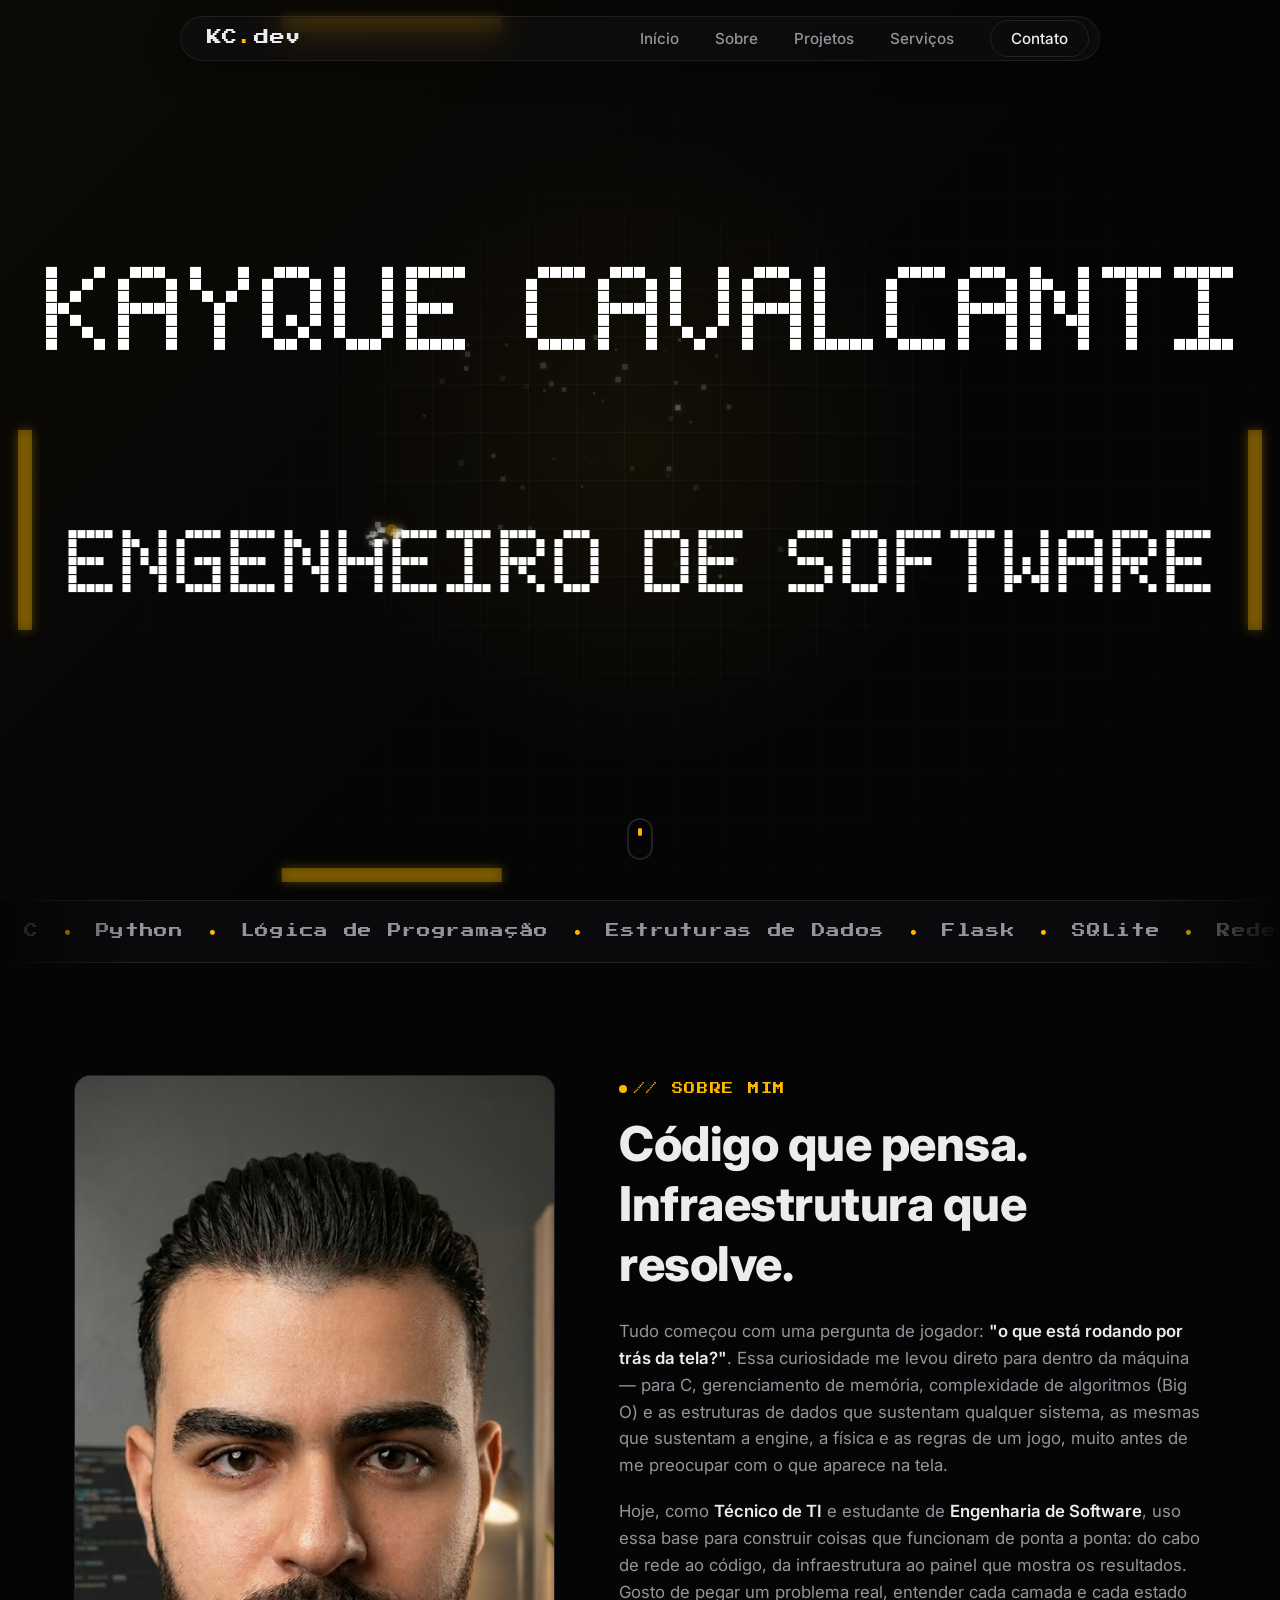
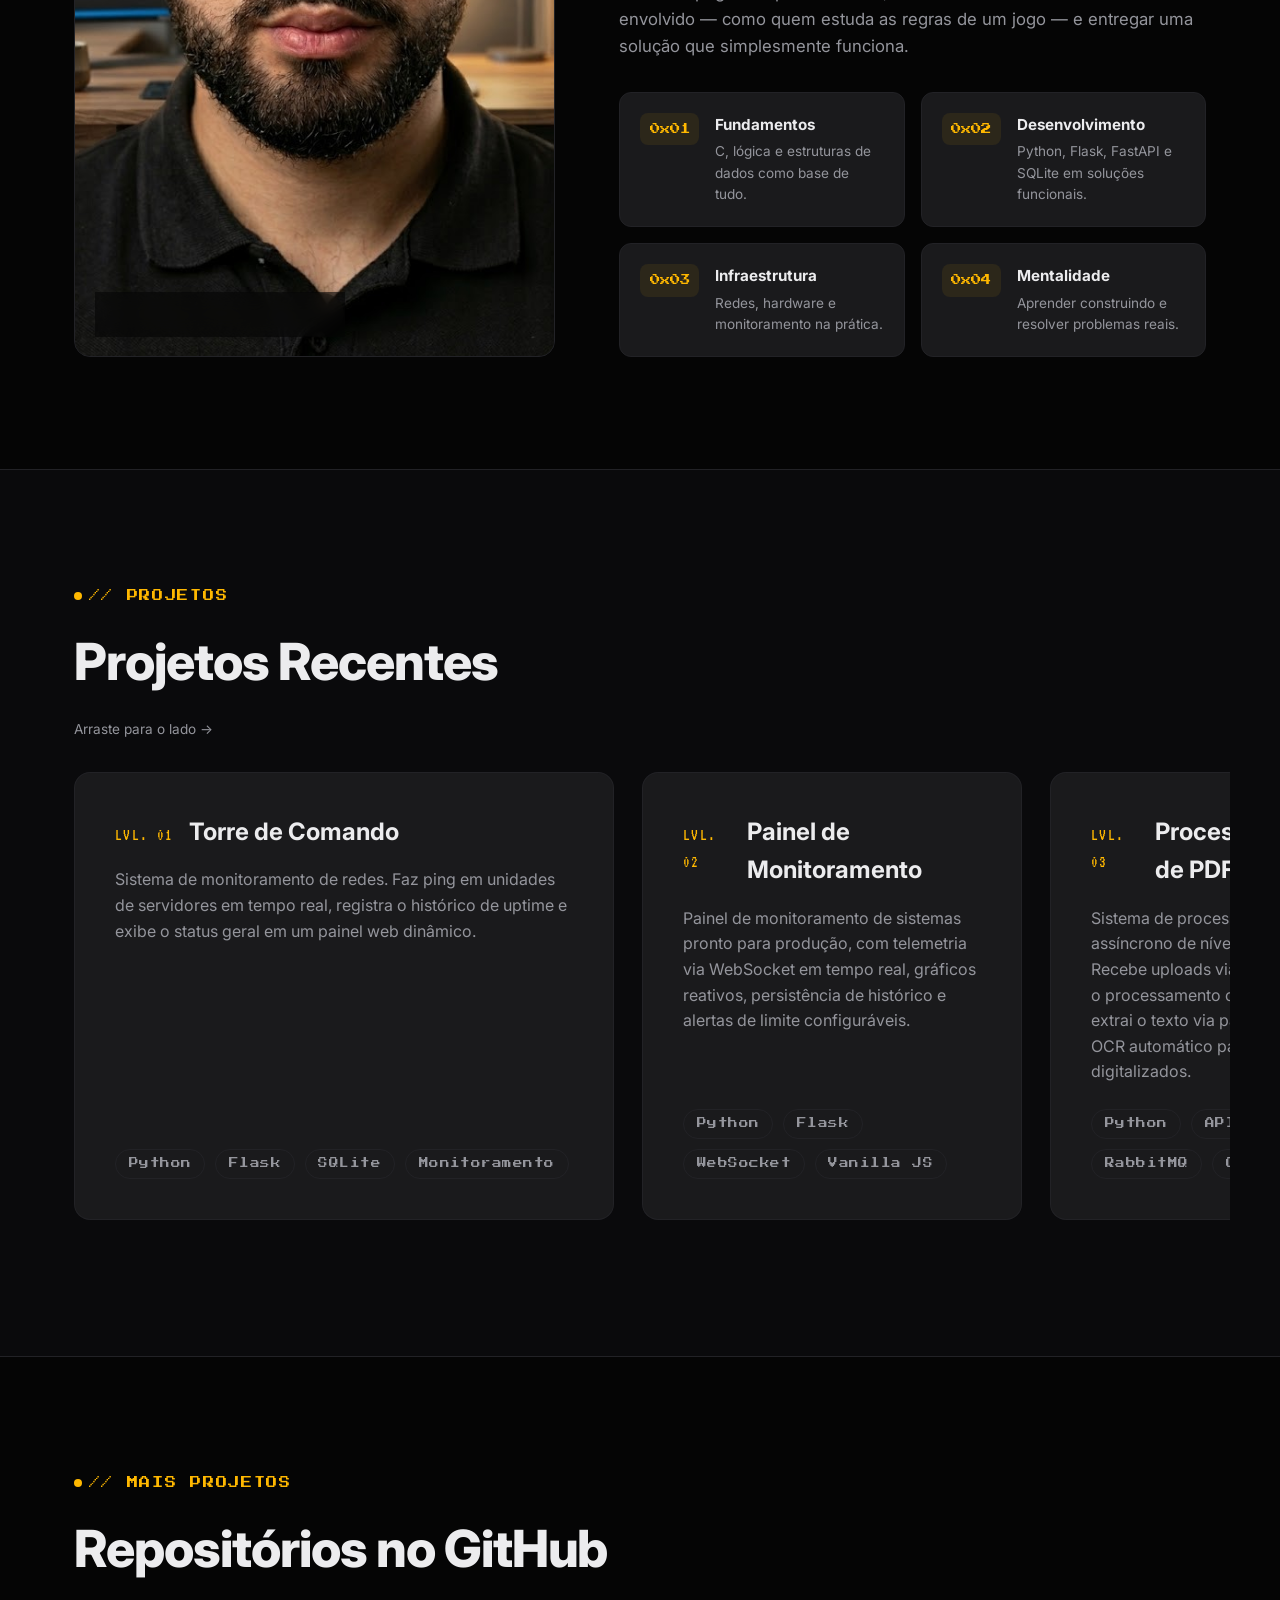
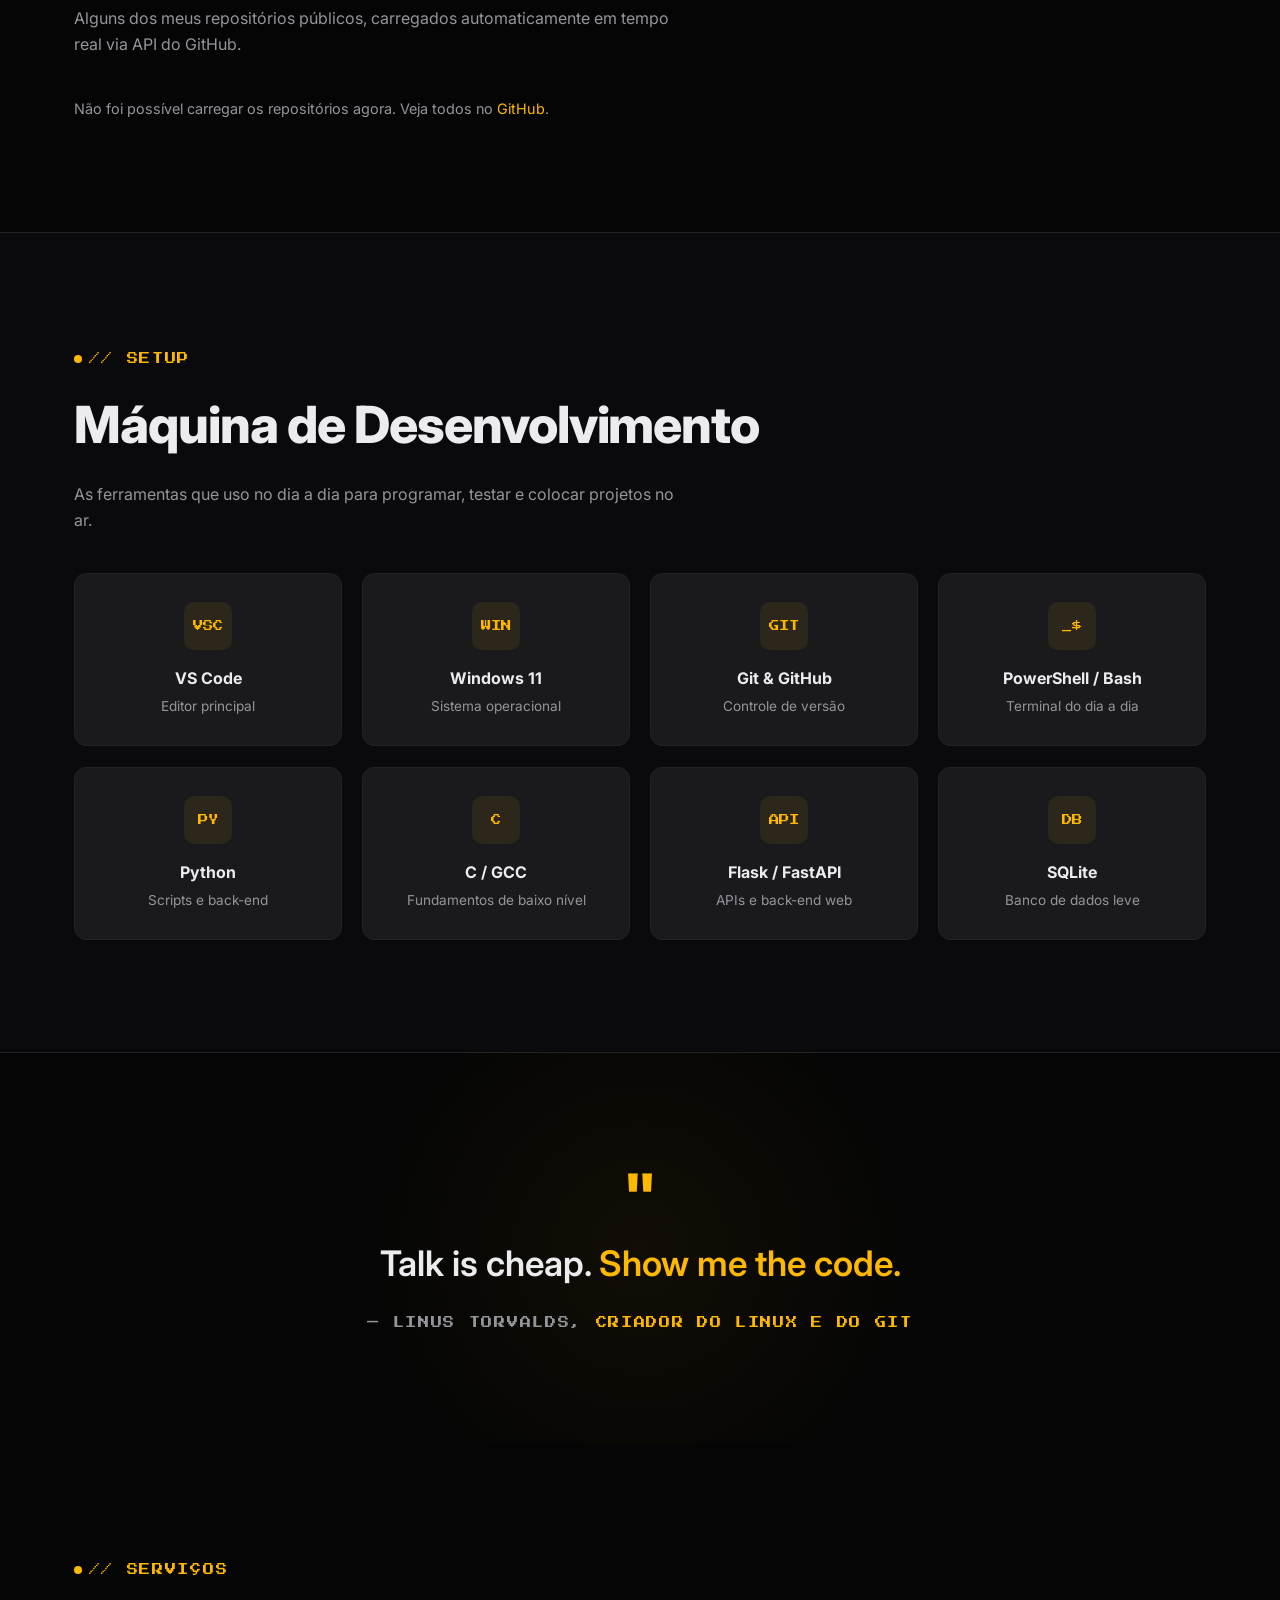
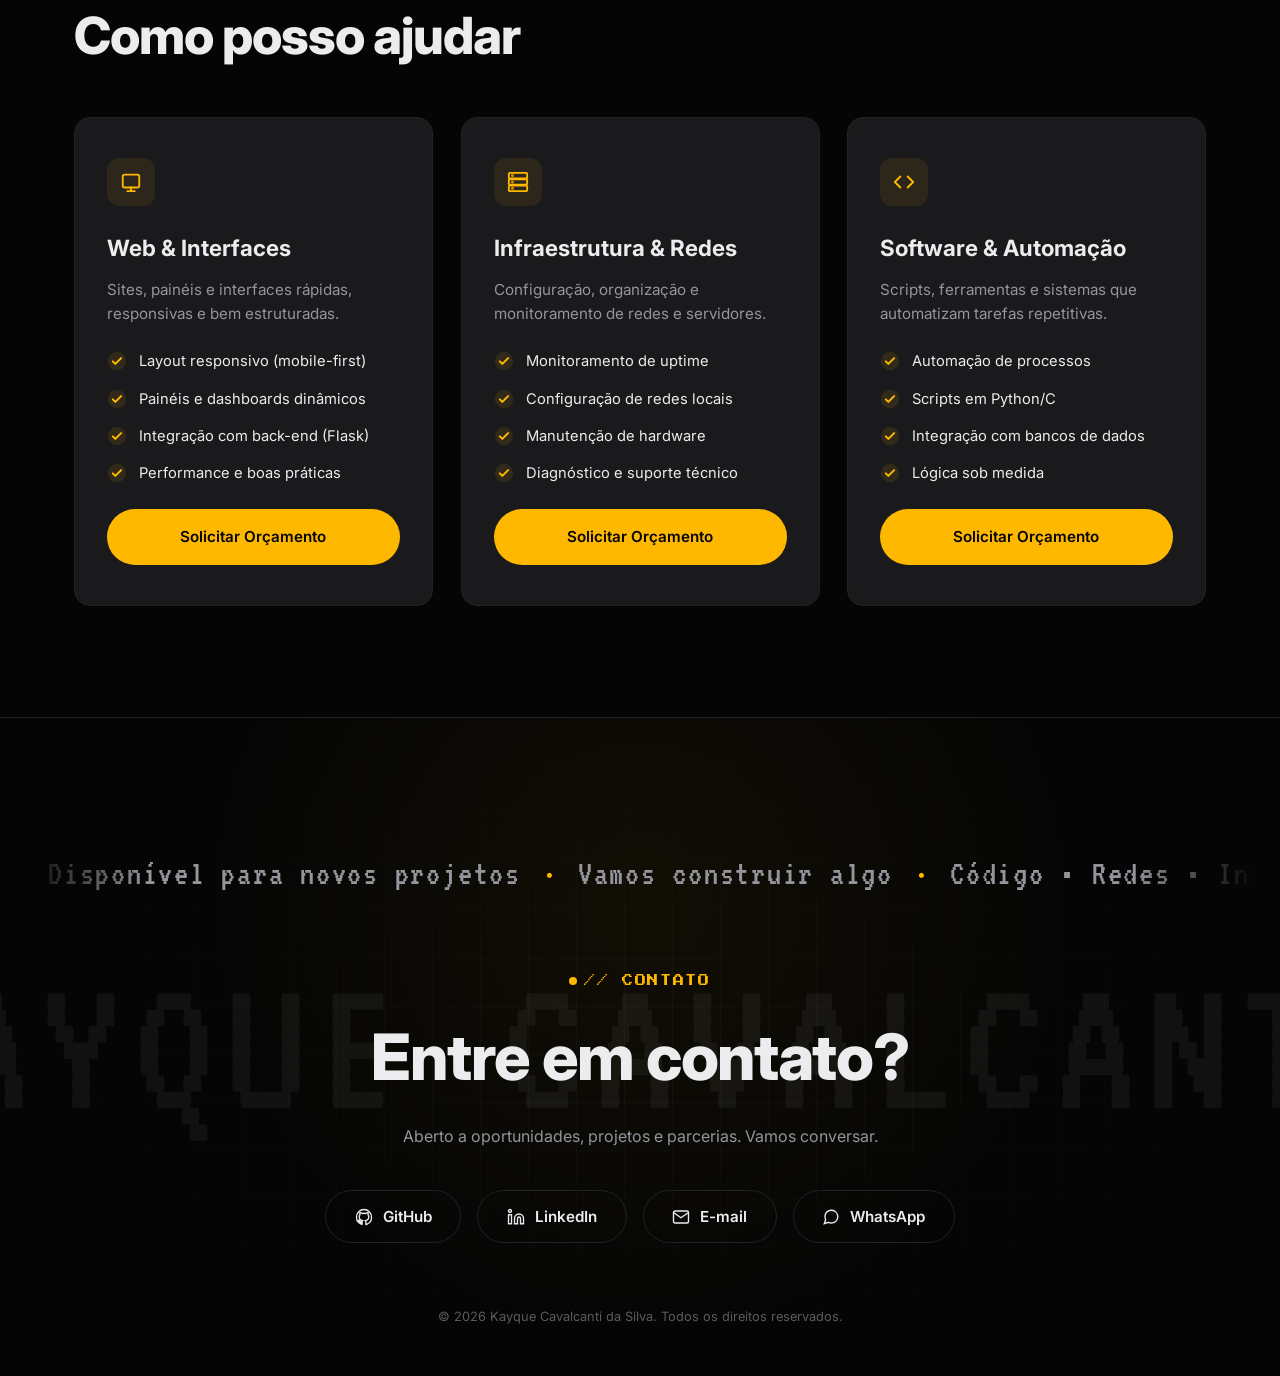
==== index.html @ 86ae03d8 "Initial commit: portfolio site with hero Pong easter egg Single-page portfolio with bitmap pixel her" ====
<!DOCTYPE html>
<html lang="pt-BR">
<head>
  <meta charset="UTF-8" />
  <meta name="viewport" content="width=device-width, initial-scale=1.0" />
  <title>Kayque Cavalcanti da Silva | Portfólio</title>
  <meta name="description" content="Portfólio de Kayque Cavalcanti da Silva — Técnico de TI & Estudante de Engenharia de Software." />

  <!-- Fontes: Inter (corpo), VT323 (display/glitch), Press Start 2P (acentos pixelados) -->
  <link rel="preconnect" href="https://fonts.googleapis.com" />
  <link rel="preconnect" href="https://fonts.gstatic.com" crossorigin />
  <link href="https://fonts.googleapis.com/css2?family=Inter:wght@300;400;500;600;700;800&family=Press+Start+2P&family=VT323&display=swap" rel="stylesheet" />

  <link rel="stylesheet" href="styles.css" />
</head>
<body>

  <!-- ============================ NAVBAR ============================ -->
  <nav class="navbar" id="navbar">
    <div class="container nav-container">
      <a href="#home" class="logo">KC<span class="dot">.</span>dev</a>

      <ul class="nav-links" id="navLinks">
        <li><a href="#home" class="nav-link">Início</a></li>
        <li><a href="#about" class="nav-link">Sobre</a></li>
        <li><a href="#projects" class="nav-link">Projetos</a></li>
        <li><a href="#services" class="nav-link">Serviços</a></li>
        <li><a href="#contact" class="nav-link nav-cta">Contato</a></li>
      </ul>

      <button class="nav-toggle" id="navToggle" aria-label="Abrir menu">
        <span></span><span></span><span></span>
      </button>
    </div>
  </nav>

  <!-- ============================ HERO ============================ -->
  <header class="hero" id="home">
    <div class="hero-gradient" aria-hidden="true"></div>
    <canvas class="hero-pong" id="pongCanvas" aria-hidden="true"></canvas>
    <div class="hero-content">
      <h1 class="hero-title reveal" id="heroTitle"><span class="hero-title-text">KAYQUE CAVALCANTI</span></h1>
      <p class="hero-subtitle reveal" id="heroSubtitle"><span class="hero-subtitle-text">Engenheiro de Software</span></p>
    </div>
    <div class="scroll-indicator"><span></span></div>
  </header>

  <!-- ============================ MARQUEE ============================ -->
  <div class="marquee">
    <div class="marquee-track" id="marqueeTrack">
      <!-- O grupo é duplicado via JS para garantir o loop perfeito -->
      <div class="marquee-group">
        <span class="marquee-item">C</span><span class="marquee-sep">•</span>
        <span class="marquee-item">Python</span><span class="marquee-sep">•</span>
        <span class="marquee-item">Lógica de Programação</span><span class="marquee-sep">•</span>
        <span class="marquee-item">Estruturas de Dados</span><span class="marquee-sep">•</span>
        <span class="marquee-item">Flask</span><span class="marquee-sep">•</span>
        <span class="marquee-item">SQLite</span><span class="marquee-sep">•</span>
        <span class="marquee-item">Redes</span><span class="marquee-sep">•</span>
        <span class="marquee-item">Hardware</span><span class="marquee-sep">•</span>
      </div>
    </div>
  </div>

  <!-- ============================ SOBRE ============================ -->
  <section class="about" id="about">
    <div class="container about-grid">
      <div class="about-image reveal">
        <img src="Pefil.jpg" alt="Foto de perfil de Kayque Cavalcanti da Silva" />
        <div class="availability-badge">
          <span class="pulse-dot"></span>
          Disponível para novos projetos
        </div>
      </div>

      <div class="about-content reveal">
        <span class="section-label">// Sobre mim</span>
        <h2 class="about-title">Código que pensa.<br />Infraestrutura que resolve.</h2>
        <p class="about-text">
          Tudo começou com uma pergunta de jogador: <strong>"o que está rodando por trás da tela?"</strong>.
          Essa curiosidade me levou direto para dentro da máquina — para C, gerenciamento de memória,
          complexidade de algoritmos (Big O) e as estruturas de dados que sustentam qualquer sistema,
          as mesmas que sustentam a engine, a física e as regras de um jogo, muito antes de me
          preocupar com o que aparece na tela.
        </p>
        <p class="about-text">
          Hoje, como <strong>Técnico de TI</strong> e estudante de <strong>Engenharia de Software</strong>,
          uso essa base para construir coisas que funcionam de ponta a ponta: do cabo de rede ao
          código, da infraestrutura ao painel que mostra os resultados. Gosto de pegar um problema
          real, entender cada camada e cada estado envolvido — como quem estuda as regras de um jogo —
          e entregar uma solução que simplesmente funciona.
        </p>

        <div class="about-focus-grid">
          <div class="focus-item">
            <span class="focus-icon">0x01</span>
            <div>
              <h4>Fundamentos</h4>
              <p>C, lógica e estruturas de dados como base de tudo.</p>
            </div>
          </div>
          <div class="focus-item">
            <span class="focus-icon">0x02</span>
            <div>
              <h4>Desenvolvimento</h4>
              <p>Python, Flask, FastAPI e SQLite em soluções funcionais.</p>
            </div>
          </div>
          <div class="focus-item">
            <span class="focus-icon">0x03</span>
            <div>
              <h4>Infraestrutura</h4>
              <p>Redes, hardware e monitoramento na prática.</p>
            </div>
          </div>
          <div class="focus-item">
            <span class="focus-icon">0x04</span>
            <div>
              <h4>Mentalidade</h4>
              <p>Aprender construindo e resolver problemas reais.</p>
            </div>
          </div>
        </div>
      </div>
    </div>
  </section>

  <!-- ============================ PROJETOS ============================ -->
  <section class="projects" id="projects">
    <div class="container">
      <span class="section-label reveal">// Projetos</span>
      <h2 class="section-title reveal">Projetos Recentes</h2>
      <p class="scroll-hint reveal">Arraste para o lado →</p>

      <div class="projects-grid" id="projectsGrid">

        <!-- Card 1: Torre de Comando (destaque) -->
        <article class="project-card featured reveal">
          <div class="card-inner">
            <div class="project-header">
              <span class="project-number">LVL. 01</span>
              <h3>Torre de Comando</h3>
            </div>
            <p>
              Sistema de monitoramento de redes. Faz ping em unidades de servidores em tempo real,
              registra o histórico de uptime e exibe o status geral em um painel web dinâmico.
            </p>
            <div class="tags">
              <span class="tag">Python</span>
              <span class="tag">Flask</span>
              <span class="tag">SQLite</span>
              <span class="tag">Monitoramento</span>
            </div>
          </div>
        </article>

        <!-- Card 2: Painel de Monitoramento -->
        <article class="project-card reveal reveal-delay-1">
          <div class="card-inner">
            <div class="project-header">
              <span class="project-number">LVL. 02</span>
              <h3>Painel de Monitoramento</h3>
            </div>
            <p>
              Painel de monitoramento de sistemas pronto para produção, com telemetria via
              WebSocket em tempo real, gráficos reativos, persistência de histórico e alertas
              de limite configuráveis.
            </p>
            <div class="tags">
              <span class="tag">Python</span>
              <span class="tag">Flask</span>
              <span class="tag">WebSocket</span>
              <span class="tag">Vanilla JS</span>
            </div>
          </div>
        </article>

        <!-- Card 3: Processador OCR de PDF Assíncrono -->
        <article class="project-card reveal reveal-delay-2">
          <div class="card-inner">
            <div class="project-header">
              <span class="project-number">LVL. 03</span>
              <h3>Processador OCR de PDF</h3>
            </div>
            <p>
              Sistema de processamento de PDF assíncrono de nível de produção. Recebe uploads
              via API REST, enfileira o processamento com RabbitMQ e extrai o texto via parsing
              nativo, com OCR automático para documentos digitalizados.
            </p>
            <div class="tags">
              <span class="tag">Python</span>
              <span class="tag">API REST</span>
              <span class="tag">RabbitMQ</span>
              <span class="tag">OCR</span>
            </div>
          </div>
        </article>

        <!-- Card 4: Sistema de Cotação -->
        <article class="project-card reveal">
          <div class="card-inner">
            <div class="project-header">
              <span class="project-number">LVL. 04</span>
              <h3>Sistema de Cotação</h3>
            </div>
            <p>
              Sistema de orçamento e cotação com backend em FastAPI e frontend em HTML, CSS e
              JavaScript, automatizando o fluxo entre solicitação e proposta.
            </p>
            <div class="tags">
              <span class="tag">FastAPI</span>
              <span class="tag">HTML/CSS/JS</span>
              <span class="tag">Automação</span>
            </div>
          </div>
        </article>

        <!-- Card 5: Em breve -->
        <article class="project-card coming-soon reveal reveal-delay-1">
          <div class="card-inner">
            <span class="coming-soon-icon">_</span>
            <h3>Próximo Projeto</h3>
            <p>Algo novo está sendo compilado. Em construção.</p>
          </div>
        </article>

      </div>
    </div>
  </section>

  <!-- ============================ MAIS PROJETOS (GITHUB) ============================ -->
  <section class="github-projects" id="github-projects">
    <div class="container">
      <span class="section-label reveal">// Mais Projetos</span>
      <h2 class="section-title reveal">Repositórios no GitHub</h2>
      <p class="section-intro reveal">
        Alguns dos meus repositórios públicos, carregados automaticamente em tempo real via API do GitHub.
      </p>

      <div class="github-grid" id="githubGrid">
        <p class="github-status">Carregando repositórios...</p>
      </div>
    </div>
  </section>

  <!-- ============================ MÁQUINA DE DESENVOLVIMENTO ============================ -->
  <section class="dev-machine" id="dev-machine">
    <div class="container">
      <span class="section-label reveal">// Setup</span>
      <h2 class="section-title reveal">Máquina de Desenvolvimento</h2>
      <p class="section-intro reveal">
        As ferramentas que uso no dia a dia para programar, testar e colocar projetos no ar.
      </p>

      <div class="tools-grid">
        <div class="tool-card reveal">
          <span class="tool-icon">VSC</span>
          <h4>VS Code</h4>
          <p>Editor principal</p>
        </div>
        <div class="tool-card reveal reveal-delay-1">
          <span class="tool-icon">WIN</span>
          <h4>Windows 11</h4>
          <p>Sistema operacional</p>
        </div>
        <div class="tool-card reveal reveal-delay-2">
          <span class="tool-icon">GIT</span>
          <h4>Git &amp; GitHub</h4>
          <p>Controle de versão</p>
        </div>
        <div class="tool-card reveal reveal-delay-3">
          <span class="tool-icon">_$</span>
          <h4>PowerShell / Bash</h4>
          <p>Terminal do dia a dia</p>
        </div>
        <div class="tool-card reveal">
          <span class="tool-icon">PY</span>
          <h4>Python</h4>
          <p>Scripts e back-end</p>
        </div>
        <div class="tool-card reveal reveal-delay-1">
          <span class="tool-icon">C</span>
          <h4>C / GCC</h4>
          <p>Fundamentos de baixo nível</p>
        </div>
        <div class="tool-card reveal reveal-delay-2">
          <span class="tool-icon">API</span>
          <h4>Flask / FastAPI</h4>
          <p>APIs e back-end web</p>
        </div>
        <div class="tool-card reveal reveal-delay-3">
          <span class="tool-icon">DB</span>
          <h4>SQLite</h4>
          <p>Banco de dados leve</p>
        </div>
      </div>
    </div>
  </section>

  <!-- ============================ FRASE DE IMPACTO ============================ -->
  <section class="quote-section">
    <div class="container">
      <p class="quote-mark reveal" aria-hidden="true">"</p>
      <p class="quote-text reveal">
        Talk is cheap. <span class="quote-highlight">Show me the code.</span>
      </p>
      <p class="quote-author reveal">— Linus Torvalds, <span>criador do Linux e do Git</span></p>
    </div>
  </section>

  <!-- ============================ SERVIÇOS ============================ -->
  <section class="services" id="services">
    <div class="container">
      <span class="section-label reveal">// Serviços</span>
      <h2 class="section-title reveal">Como posso ajudar</h2>

      <div class="services-grid">

        <!-- Serviço 1 -->
        <div class="service-card reveal">
          <div class="service-icon">
            <svg width="22" height="22" viewBox="0 0 24 24" fill="none" stroke="currentColor" stroke-width="2" stroke-linecap="round" stroke-linejoin="round"><rect x="3" y="4" width="18" height="14" rx="2"/><line x1="8" y1="22" x2="16" y2="22"/><line x1="12" y1="18" x2="12" y2="22"/></svg>
          </div>
          <h3>Web &amp; Interfaces</h3>
          <p>Sites, painéis e interfaces rápidas, responsivas e bem estruturadas.</p>
          <ul class="service-list">
            <li><svg class="check-icon" viewBox="0 0 24 24"><circle cx="12" cy="12" r="11"/><path d="M7 12.5l3 3 7-7"/></svg> Layout responsivo (mobile-first)</li>
            <li><svg class="check-icon" viewBox="0 0 24 24"><circle cx="12" cy="12" r="11"/><path d="M7 12.5l3 3 7-7"/></svg> Painéis e dashboards dinâmicos</li>
            <li><svg class="check-icon" viewBox="0 0 24 24"><circle cx="12" cy="12" r="11"/><path d="M7 12.5l3 3 7-7"/></svg> Integração com back-end (Flask)</li>
            <li><svg class="check-icon" viewBox="0 0 24 24"><circle cx="12" cy="12" r="11"/><path d="M7 12.5l3 3 7-7"/></svg> Performance e boas práticas</li>
          </ul>
          <a href="#" class="btn btn-primary btn-block wa-btn" target="_blank" rel="noopener noreferrer" data-message="Olá! Vi seu portfólio e tenho um projeto de site/interface. Podemos conversar sobre um orçamento?">Solicitar Orçamento</a>
        </div>

        <!-- Serviço 2 -->
        <div class="service-card reveal reveal-delay-1">
          <div class="service-icon">
            <svg width="22" height="22" viewBox="0 0 24 24" fill="none" stroke="currentColor" stroke-width="2" stroke-linecap="round" stroke-linejoin="round"><rect x="2" y="2" width="20" height="6" rx="1"/><rect x="2" y="9" width="20" height="6" rx="1"/><rect x="2" y="16" width="20" height="6" rx="1"/><circle cx="6" cy="5" r="0.5"/><circle cx="6" cy="12" r="0.5"/><circle cx="6" cy="19" r="0.5"/></svg>
          </div>
          <h3>Infraestrutura &amp; Redes</h3>
          <p>Configuração, organização e monitoramento de redes e servidores.</p>
          <ul class="service-list">
            <li><svg class="check-icon" viewBox="0 0 24 24"><circle cx="12" cy="12" r="11"/><path d="M7 12.5l3 3 7-7"/></svg> Monitoramento de uptime</li>
            <li><svg class="check-icon" viewBox="0 0 24 24"><circle cx="12" cy="12" r="11"/><path d="M7 12.5l3 3 7-7"/></svg> Configuração de redes locais</li>
            <li><svg class="check-icon" viewBox="0 0 24 24"><circle cx="12" cy="12" r="11"/><path d="M7 12.5l3 3 7-7"/></svg> Manutenção de hardware</li>
            <li><svg class="check-icon" viewBox="0 0 24 24"><circle cx="12" cy="12" r="11"/><path d="M7 12.5l3 3 7-7"/></svg> Diagnóstico e suporte técnico</li>
          </ul>
          <a href="#" class="btn btn-primary btn-block wa-btn" target="_blank" rel="noopener noreferrer" data-message="Olá! Vi seu portfólio e preciso de ajuda com infraestrutura/redes. Podemos conversar?">Solicitar Orçamento</a>
        </div>

        <!-- Serviço 3 -->
        <div class="service-card reveal reveal-delay-2">
          <div class="service-icon">
            <svg width="22" height="22" viewBox="0 0 24 24" fill="none" stroke="currentColor" stroke-width="2" stroke-linecap="round" stroke-linejoin="round"><polyline points="16 18 22 12 16 6"/><polyline points="8 6 2 12 8 18"/></svg>
          </div>
          <h3>Software &amp; Automação</h3>
          <p>Scripts, ferramentas e sistemas que automatizam tarefas repetitivas.</p>
          <ul class="service-list">
            <li><svg class="check-icon" viewBox="0 0 24 24"><circle cx="12" cy="12" r="11"/><path d="M7 12.5l3 3 7-7"/></svg> Automação de processos</li>
            <li><svg class="check-icon" viewBox="0 0 24 24"><circle cx="12" cy="12" r="11"/><path d="M7 12.5l3 3 7-7"/></svg> Scripts em Python/C</li>
            <li><svg class="check-icon" viewBox="0 0 24 24"><circle cx="12" cy="12" r="11"/><path d="M7 12.5l3 3 7-7"/></svg> Integração com bancos de dados</li>
            <li><svg class="check-icon" viewBox="0 0 24 24"><circle cx="12" cy="12" r="11"/><path d="M7 12.5l3 3 7-7"/></svg> Lógica sob medida</li>
          </ul>
          <a href="#" class="btn btn-primary btn-block wa-btn" target="_blank" rel="noopener noreferrer" data-message="Olá! Vi seu portfólio e tenho uma ideia de automação/software. Podemos conversar sobre um orçamento?">Solicitar Orçamento</a>
        </div>

      </div>
    </div>
  </section>

  <!-- ============================ FOOTER ============================ -->
  <footer class="footer" id="contact">
    <div class="footer-glow" aria-hidden="true"></div>
    <h2 class="footer-bg-text" aria-hidden="true">KAYQUE CAVALCANTI</h2>

    <div class="footer-marquee">
      <div class="marquee-track" id="footerMarqueeTrack">
        <div class="marquee-group">
          <span class="marquee-item">Disponível para novos projetos</span><span class="marquee-sep">•</span>
          <span class="marquee-item">Vamos construir algo</span><span class="marquee-sep">•</span>
          <span class="marquee-item">Código • Redes • Infraestrutura</span><span class="marquee-sep">•</span>
          <span class="marquee-item">Aberto a freelas e parcerias</span><span class="marquee-sep">•</span>
        </div>
      </div>
    </div>

    <div class="footer-content reveal">
      <span class="section-label">// Contato</span>
      <h2 class="footer-title">Entre em contato?</h2>
      <p class="footer-text">Aberto a oportunidades, projetos e parcerias. Vamos conversar.</p>

      <div class="footer-links">
        <a href="https://github.com/KayqueCavalcanti?tab=repositories" target="_blank" rel="noopener noreferrer" class="oval-link">
          <svg viewBox="0 0 24 24"><path d="M12 2C6.48 2 2 6.58 2 12.25c0 4.51 2.87 8.33 6.84 9.68.5.1.68-.22.68-.49 0-.24-.01-.87-.01-1.7-2.78.62-3.37-1.36-3.37-1.36-.45-1.18-1.11-1.49-1.11-1.49-.91-.64.07-.63.07-.63 1 .07 1.53 1.05 1.53 1.05.89 1.56 2.34 1.11 2.91.85.09-.66.34-1.11.62-1.36-2.22-.26-4.55-1.14-4.55-5.07 0-1.12.39-2.04 1.03-2.76-.1-.26-.45-1.31.1-2.72 0 0 .84-.27 2.75 1.05a9.4 9.4 0 0 1 5 0c1.91-1.32 2.75-1.05 2.75-1.05.55 1.41.2 2.46.1 2.72.64.72 1.03 1.64 1.03 2.76 0 3.94-2.34 4.81-4.57 5.06.36.32.67.94.67 1.9 0 1.37-.01 2.48-.01 2.82 0 .27.18.6.69.49A10.02 10.02 0 0 0 22 12.25C22 6.58 17.52 2 12 2z"/></svg>
          GitHub
        </a>
        <a href="https://www.linkedin.com/in/kayque-cavalcanti-090438350/" target="_blank" rel="noopener noreferrer" class="oval-link">
          <svg viewBox="0 0 24 24"><path d="M16 8a6 6 0 0 1 6 6v7h-4v-7a2 2 0 0 0-2-2 2 2 0 0 0-2 2v7h-4v-7a6 6 0 0 1 6-6z"/><rect x="2" y="9" width="4" height="12"/><circle cx="4" cy="4" r="2"/></svg>
          LinkedIn
        </a>
        <a href="mailto:kayque.silva969@gmail.com" class="oval-link">
          <svg viewBox="0 0 24 24"><rect x="2" y="4" width="20" height="16" rx="2"/><path d="M22 6l-10 7L2 6"/></svg>
          E-mail
        </a>
        <a href="#" class="oval-link wa-btn" target="_blank" rel="noopener noreferrer" data-message="Olá! Vi seu portfólio e gostaria de conversar sobre um projeto.">
          <svg viewBox="0 0 24 24"><path d="M21 11.5a8.38 8.38 0 0 1-.9 3.8 8.5 8.5 0 0 1-7.6 4.7 8.38 8.38 0 0 1-3.8-.9L3 21l1.9-5.7a8.38 8.38 0 0 1-.9-3.8 8.5 8.5 0 0 1 4.7-7.6 8.38 8.38 0 0 1 3.8-.9h.5a8.48 8.48 0 0 1 8 8v.5z"/></svg>
          WhatsApp
        </a>
      </div>

      <p class="footer-copy">© 2026 Kayque Cavalcanti da Silva. Todos os direitos reservados.</p>
    </div>
  </footer>

  <!-- ============================ JAVASCRIPT ============================ -->
  <script src="script.js"></script>

</body>
</html>
---- styles.css ----
/* =========================================================
       VARIÁVEIS GLOBAIS — altere aqui para customizar o tema
       ========================================================= */
    :root {
      /* Tons de fundo / superfícies */
      --color-bg: #050505;
      --color-bg-alt: #0a0a0c;
      --color-surface: #1a1a1c;
      --color-border: #222226;

      /* Texto */
      --color-text: #ececee;
      --color-text-muted: #94959c;

      /* Cor de destaque única — sutil, usada apenas em hovers, links e
         status (pulse-dot). Troque aqui para mudar a identidade visual */
      --color-accent: #ffb800;
      --gradient-accent: var(--color-accent);
      --gradient-hero: linear-gradient(135deg, rgba(255, 184, 0, 0.06) 0%, rgba(5, 5, 5, 0) 55%);

      /* Tipografia */
      --font-body: 'Inter', sans-serif;
      --font-display: 'VT323', monospace;
      --font-pixel: 'Press Start 2P', monospace;

      /* Outros */
      --radius: 16px;
      --container-width: 1180px;
      --transition: 0.4s cubic-bezier(0.16, 1, 0.3, 1);
      --nav-height: 76px;
    }

    /* =========================================================
       EASTER EGG: KONAMI CODE — ↑ ↑ ↓ ↓ ← → ← → B A (ver script.js)
       Por 10s, o destaque vira verde "arcade" e o corpo do texto
       muda para a fonte pixelada
       ========================================================= */
    body.konami-mode {
      --color-accent: #39ff14;
      --font-body: 'Press Start 2P', monospace;
      transition: color 0.3s ease;
    }

    /* =========================================================
       RESET / BASE
       ========================================================= */
    * {
      margin: 0;
      padding: 0;
      box-sizing: border-box;
    }

    html {
      scroll-behavior: smooth;
    }

    body {
      background-color: var(--color-bg);
      color: var(--color-text);
      font-family: var(--font-body);
      line-height: 1.6;
      overflow-x: hidden;
    }

    img {
      max-width: 100%;
      display: block;
    }

    a {
      color: inherit;
      text-decoration: none;
    }

    ul {
      list-style: none;
    }

    section,
    header,
    footer {
      scroll-margin-top: var(--nav-height);
    }

    /* Scrollbar customizada */
    ::-webkit-scrollbar {
      width: 10px;
    }
    ::-webkit-scrollbar-track {
      background: var(--color-bg);
    }
    ::-webkit-scrollbar-thumb {
      background: var(--color-surface);
      border: 2px solid var(--color-bg);
      border-radius: 10px;
    }
    ::-webkit-scrollbar-thumb:hover {
      background: var(--color-border);
    }

    .container {
      width: 100%;
      max-width: var(--container-width);
      margin: 0 auto;
      padding: 0 1.5rem;
    }

    /* Rótulos e títulos de seção reutilizáveis */
    .section-label {
      display: inline-flex;
      align-items: center;
      gap: 0.6em;
      font-family: var(--font-pixel);
      font-size: 0.7rem;
      letter-spacing: 0.15em;
      color: var(--color-accent);
      text-transform: uppercase;
      margin-bottom: 1rem;
    }
    .section-label::before {
      content: '';
      display: inline-block;
      width: 8px;
      height: 8px;
      flex-shrink: 0;
      border-radius: 50%;
      background: var(--color-accent);
      animation: pulse-dot 2s infinite;
    }

    /* Indicador pulsante reutilizável (status "online") */
    @keyframes pulse-dot {
      0% { box-shadow: 0 0 0 0 rgba(255, 184, 0, 0.55); }
      70% { box-shadow: 0 0 0 7px rgba(255, 184, 0, 0); }
      100% { box-shadow: 0 0 0 0 rgba(255, 184, 0, 0); }
    }

    .section-title {
      font-size: clamp(2rem, 5vw, 3.2rem);
      font-weight: 800;
      letter-spacing: -0.02em;
      margin-bottom: 2.5rem;
    }

    /* =========================================================
       ANIMAÇÃO DE SCROLL REVEAL (controlada via JS/IntersectionObserver)
       ========================================================= */
    .reveal {
      opacity: 0;
      transform: translateY(48px);
      transition: opacity 0.8s ease, transform 0.8s ease;
      will-change: opacity, transform;
    }
    .reveal.visible {
      opacity: 1;
      transform: translateY(0);
    }
    /* Atrasos escalonados para grids de cards */
    .reveal-delay-1 { transition-delay: 0.1s; }
    .reveal-delay-2 { transition-delay: 0.25s; }
    .reveal-delay-3 { transition-delay: 0.4s; }

    /* =========================================================
       BOTÕES
       ========================================================= */
    .btn {
      display: inline-flex;
      align-items: center;
      justify-content: center;
      gap: 0.5rem;
      padding: 0.9rem 1.8rem;
      border-radius: 999px;
      font-weight: 600;
      font-size: 0.95rem;
      cursor: pointer;
      border: 1px solid transparent;
      transition: var(--transition);
      white-space: nowrap;
    }

    .btn-primary {
      background: var(--gradient-accent);
      color: #050505;
      box-shadow: 0 0 0 rgba(255, 184, 0, 0);
    }
    .btn-primary:hover {
      box-shadow: 0 0 25px rgba(255, 184, 0, 0.45);
      transform: translateY(-2px);
    }

    .btn-outline {
      border-color: var(--color-border);
      color: var(--color-text);
      background: transparent;
    }
    .btn-outline:hover {
      border-color: var(--color-accent);
      color: var(--color-accent);
      box-shadow: 0 0 18px rgba(255, 184, 0, 0.2);
    }

    .btn-block {
      width: 100%;
      margin-top: 1.5rem;
    }

    /* =========================================================
       NAVBAR (flutuante em pílula)
       ========================================================= */
    .navbar {
      position: fixed;
      top: 1rem;
      left: 50%;
      transform: translateX(-50%);
      width: calc(100% - 2rem);
      max-width: 920px;
      height: auto;
      z-index: 1000;
      background: rgba(17, 17, 20, 0.55);
      backdrop-filter: blur(16px) saturate(150%);
      -webkit-backdrop-filter: blur(16px) saturate(150%);
      border: 1px solid rgba(255, 255, 255, 0.08);
      border-radius: 999px;
      box-shadow: 0 8px 32px rgba(0, 0, 0, 0.35);
      transition: background var(--transition), border-color var(--transition), box-shadow var(--transition);
    }

    .nav-container {
      height: 100%;
      display: flex;
      align-items: center;
      justify-content: space-between;
      padding: 0.55rem 0.6rem 0.55rem 1.6rem;
    }

    .logo {
      font-family: var(--font-pixel);
      font-size: 0.95rem;
      letter-spacing: 0.05em;
      color: var(--color-text);
    }
    .logo .dot {
      color: var(--color-accent);
    }

    .nav-links {
      display: flex;
      align-items: center;
      gap: 2.25rem;
    }

    .nav-link {
      font-size: 0.95rem;
      font-weight: 500;
      color: var(--color-text-muted);
      position: relative;
      transition: color var(--transition);
    }
    .nav-link::after {
      content: '';
      position: absolute;
      left: 0;
      bottom: -6px;
      width: 0%;
      height: 2px;
      background: var(--gradient-accent);
      transition: width var(--transition);
    }
    .nav-link:hover {
      color: var(--color-text);
    }
    .nav-link:hover::after {
      width: 100%;
    }

    .nav-cta {
      color: var(--color-text) !important;
      padding: 0.5rem 1.25rem;
      border: 1px solid var(--color-border);
      border-radius: 999px;
    }
    .nav-cta:hover {
      border-color: var(--color-accent);
      box-shadow: 0 0 14px rgba(255, 184, 0, 0.25);
    }
    .nav-cta::after {
      display: none;
    }

    /* Botão hambúrguer (mobile) */
    .nav-toggle {
      display: none;
      flex-direction: column;
      justify-content: center;
      gap: 5px;
      width: 32px;
      height: 32px;
      background: none;
      border: none;
      cursor: pointer;
      z-index: 1100;
    }
    .nav-toggle span {
      display: block;
      width: 100%;
      height: 2px;
      background: var(--color-text);
      transition: var(--transition);
    }
    .nav-toggle.active span:nth-child(1) {
      transform: translateY(7px) rotate(45deg);
    }
    .nav-toggle.active span:nth-child(2) {
      opacity: 0;
    }
    .nav-toggle.active span:nth-child(3) {
      transform: translateY(-7px) rotate(-45deg);
    }

    /* =========================================================
       HERO
       ========================================================= */
    .hero {
      position: relative;
      min-height: 100vh;
      display: flex;
      align-items: center;
      justify-content: center;
      text-align: center;
      overflow: hidden;
      padding: 4rem 1.5rem;
    }

    /* Grade de fundo estilo "blueprint/cyber" */
    .hero::before {
      content: '';
      position: absolute;
      inset: 0;
      background-image:
        linear-gradient(rgba(255, 255, 255, 0.04) 1px, transparent 1px),
        linear-gradient(90deg, rgba(255, 255, 255, 0.04) 1px, transparent 1px);
      background-size: 48px 48px;
      mask-image: radial-gradient(ellipse at center, rgba(0,0,0,0.9) 0%, transparent 75%);
      pointer-events: none;
    }

    /* Glow radial atrás do título */
    .hero::after {
      content: '';
      position: absolute;
      top: 50%;
      left: 50%;
      width: 60vw;
      height: 60vw;
      max-width: 700px;
      max-height: 700px;
      transform: translate(-50%, -50%);
      background: radial-gradient(circle, rgba(255, 184, 0, 0.06) 0%, transparent 65%);
      pointer-events: none;
    }

    /* Camada de glow sutil sobre o hero */
    .hero-gradient {
      position: absolute;
      inset: 0;
      background: var(--gradient-hero);
      opacity: 0.5;
      pointer-events: none;
      z-index: 1;
    }

    /* Easter egg: mini Pong autônomo, atrás do título */
    .hero-pong {
      position: absolute;
      inset: 0;
      z-index: 1;
      pointer-events: none;
      opacity: 1;
    }

    .hero-content {
      position: relative;
      z-index: 2;
      width: 100%;
      max-width: 1600px;
    }

    /* Título gigante — renderizado em blocos de pixel via canvas (ver .hero-pong) */
    .hero-title {
      font-family: var(--font-display);
      font-size: clamp(2.6rem, 13vw, 9rem);
      line-height: 1.05;
      min-height: 1.05em;
      letter-spacing: 0.04em;
      text-transform: uppercase;
      position: relative;
      color: var(--color-text);
      margin-bottom: 7rem;
    }

    /* Texto real, mantido para acessibilidade/SEO mas oculto visualmente */
    .hero-title-text {
      position: absolute;
      width: 1px;
      height: 1px;
      overflow: hidden;
      clip: rect(0 0 0 0);
      white-space: nowrap;
    }

    /* Subtítulo — renderizado em blocos de pixel via canvas, mesmo estilo do título */
    .hero-subtitle {
      position: relative;
      margin-bottom: 2.5rem;
    }

    /* Texto real, mantido para acessibilidade/SEO mas oculto visualmente */
    .hero-subtitle-text {
      position: absolute;
      width: 1px;
      height: 1px;
      overflow: hidden;
      clip: rect(0 0 0 0);
      white-space: nowrap;
    }

    .hero-actions {
      display: flex;
      gap: 1rem;
      justify-content: center;
      flex-wrap: wrap;
    }

    /* Indicador de scroll */
    .scroll-indicator {
      position: absolute;
      bottom: 2.5rem;
      left: 50%;
      transform: translateX(-50%);
      width: 26px;
      height: 42px;
      border: 2px solid var(--color-border);
      border-radius: 14px;
      z-index: 2;
    }
    .scroll-indicator span {
      position: absolute;
      top: 8px;
      left: 50%;
      transform: translateX(-50%);
      width: 4px;
      height: 8px;
      border-radius: 2px;
      background: var(--color-accent);
      animation: scroll-bounce 1.6s infinite;
    }
    @keyframes scroll-bounce {
      0% { top: 8px; opacity: 1; }
      60% { top: 20px; opacity: 0; }
      100% { top: 8px; opacity: 0; }
    }

    /* =========================================================
       MARQUEE (LETREIRO INFINITO)
       ========================================================= */
    .marquee {
      position: relative;
      width: 100%;
      overflow: hidden;
      background: var(--color-bg-alt);
      border-top: 1px solid var(--color-border);
      border-bottom: 1px solid var(--color-border);
      padding: 1.1rem 0;
      mask-image: linear-gradient(to right, transparent, black 10%, black 90%, transparent);
      -webkit-mask-image: linear-gradient(to right, transparent, black 10%, black 90%, transparent);
    }

    .marquee-track {
      display: flex;
      width: max-content;
      animation: marquee-scroll 32s linear infinite;
    }

    .marquee-track:hover {
      animation-play-state: paused;
    }

    .marquee-group {
      display: flex;
      align-items: center;
      flex-shrink: 0;
    }

    .marquee-item {
      font-family: var(--font-pixel);
      font-size: 0.85rem;
      letter-spacing: 0.05em;
      color: var(--color-text-muted);
      padding: 0 1.5rem;
      white-space: nowrap;
      transition: color var(--transition);
    }
    .marquee-item:hover {
      color: var(--color-accent);
    }

    .marquee-sep {
      color: var(--color-accent);
      font-size: 1rem;
    }

    @keyframes marquee-scroll {
      from { transform: translateX(0); }
      to { transform: translateX(-50%); }
    }

    /* =========================================================
       SOBRE (2 COLUNAS)
       ========================================================= */
    .about {
      padding: 7rem 0;
    }

    .about-grid {
      display: grid;
      grid-template-columns: 0.9fr 1.1fr;
      gap: 4rem;
      align-items: stretch;
    }

    .about-image {
      width: 100%;
      height: 100%;
      border-radius: var(--radius);
      background: var(--color-surface);
      border: 1px solid var(--color-border);
      position: relative;
      overflow: hidden;
      display: flex;
      align-items: center;
      justify-content: center;
    }
    .about-image::before {
      content: '';
      position: absolute;
      inset: 0;
      background: linear-gradient(135deg, rgba(255, 184, 0, 0.08), transparent 60%);
    }
    .about-image .placeholder-text {
      font-family: var(--font-display);
      font-size: clamp(3rem, 8vw, 5rem);
      color: var(--color-border);
      letter-spacing: 0.1em;
      z-index: 1;
    }
    .about-image .placeholder-caption {
      position: absolute;
      bottom: 1.5rem;
      font-family: var(--font-pixel);
      font-size: 0.65rem;
      color: var(--color-text-muted);
      letter-spacing: 0.1em;
      z-index: 1;
    }
    .about-image img {
      width: 100%;
      height: 100%;
      object-fit: cover;
      object-position: center top;
      position: relative;
      z-index: 1;
    }

    /* Selo flutuante de disponibilidade sobre a foto */
    .availability-badge {
      position: absolute;
      bottom: 1.25rem;
      left: 1.25rem;
      z-index: 2;
      display: inline-flex;
      align-items: center;
      gap: 0.65rem;
      padding: 0.65rem 1.15rem;
      background: rgba(5, 5, 5, 0.6);
      backdrop-filter: blur(10px) saturate(140%);
      -webkit-backdrop-filter: blur(10px) saturate(140%);
      border: 1px solid rgba(255, 255, 255, 0.08);
      border-radius: 999px;
      font-size: 0.8rem;
      font-weight: 600;
      color: var(--color-text);
    }
    .availability-badge .pulse-dot {
      width: 8px;
      height: 8px;
      flex-shrink: 0;
      border-radius: 50%;
      background: var(--color-accent);
      animation: pulse-dot 2s infinite;
    }

    .about-title {
      font-size: clamp(1.9rem, 4.2vw, 3rem);
      font-weight: 800;
      line-height: 1.25;
      margin-bottom: 1.5rem;
      letter-spacing: -0.01em;
    }

    .about-text {
      color: var(--color-text-muted);
      margin-bottom: 1.2rem;
      font-size: 1.05rem;
    }

    .about-text strong {
      color: var(--color-text);
      font-weight: 600;
    }

    /* Grade de destaques/foco dentro da seção Sobre */
    .about-focus-grid {
      display: grid;
      grid-template-columns: repeat(2, 1fr);
      gap: 1rem;
      margin-top: 2rem;
    }

    .focus-item {
      display: flex;
      align-items: flex-start;
      gap: 1rem;
      padding: 1.25rem;
      background: var(--color-surface);
      border: 1px solid var(--color-border);
      border-radius: 12px;
      transition: border-color var(--transition), transform var(--transition);
    }
    .focus-item:hover {
      border-color: rgba(255, 184, 0, 0.35);
      transform: translateY(-3px);
    }

    .focus-icon {
      font-family: var(--font-pixel);
      font-size: 0.65rem;
      color: var(--color-accent);
      background: rgba(255, 184, 0, 0.08);
      border-radius: 8px;
      padding: 0.5rem 0.6rem;
      flex-shrink: 0;
      white-space: nowrap;
    }

    .focus-item h4 {
      font-size: 0.95rem;
      font-weight: 700;
      margin-bottom: 0.25rem;
    }

    .focus-item p {
      font-size: 0.85rem;
      color: var(--color-text-muted);
    }

    @media (max-width: 540px) {
      .about-focus-grid {
        grid-template-columns: 1fr;
      }
    }

    /* =========================================================
       PROJETOS
       ========================================================= */
    .projects {
      padding: 7rem 0;
      background: var(--color-bg-alt);
      border-top: 1px solid var(--color-border);
      border-bottom: 1px solid var(--color-border);
    }

    /* Dica de scroll horizontal */
    .scroll-hint {
      color: var(--color-text-muted);
      font-size: 0.85rem;
      margin-top: -1.5rem;
      margin-bottom: 2rem;
    }

    /* Galeria de projetos em scroll horizontal */
    .projects-grid {
      display: flex;
      gap: 1.75rem;
      overflow-x: auto;
      scroll-snap-type: x mandatory;
      scroll-padding-left: 1.5rem;
      padding-bottom: 1.5rem;
      margin: 0 -1.5rem;
      padding-left: 1.5rem;
      padding-right: 1.5rem;
    }

    .projects-grid::-webkit-scrollbar {
      height: 8px;
    }
    .projects-grid::-webkit-scrollbar-thumb {
      background: var(--color-border);
      border-radius: 8px;
    }

    .project-card {
      flex: 0 0 clamp(280px, 85vw, 380px);
      scroll-snap-align: start;
    }

    /* Card em destaque é mais largo */
    .project-card.featured {
      flex-basis: clamp(280px, 90vw, 540px);
    }

    .project-card.coming-soon {
      flex-basis: clamp(260px, 70vw, 320px);
    }

    /* Card com borda em gradiente (glow on hover) via wrapper + inner */
    .project-card {
      padding: 1px;
      border-radius: var(--radius);
      background: var(--color-border);
      transition: background 0.5s ease, box-shadow 0.5s ease, transform 0.4s ease;
    }
    .project-card:hover {
      background: var(--gradient-accent);
      box-shadow: 0 0 40px rgba(255, 184, 0, 0.15);
      transform: translateY(-6px);
    }

    .card-inner {
      background: var(--color-surface);
      border-radius: calc(var(--radius) - 1px);
      padding: 2.5rem;
      height: 100%;
      display: flex;
      flex-direction: column;
    }

    .project-header {
      display: flex;
      align-items: baseline;
      gap: 1rem;
      margin-bottom: 1rem;
    }

    .project-number {
      font-family: var(--font-display);
      font-size: 1.05rem;
      letter-spacing: 0.08em;
      color: var(--color-accent);
    }

    .card-inner h3 {
      font-size: 1.5rem;
      font-weight: 700;
    }

    .card-inner p {
      color: var(--color-text-muted);
      margin-bottom: 1.5rem;
      flex-grow: 1;
    }

    .tags {
      display: flex;
      gap: 0.6rem;
      flex-wrap: wrap;
    }

    .tag {
      font-family: var(--font-pixel);
      font-size: 0.6rem;
      letter-spacing: 0.05em;
      color: var(--color-text-muted);
      border: 1px solid var(--color-border);
      border-radius: 999px;
      padding: 0.4rem 0.8rem;
    }

    /* Card "Em breve" — estilo tracejado com cursor piscando */
    .project-card.coming-soon {
      background: var(--color-border);
    }
    .project-card.coming-soon .card-inner {
      background: var(--color-bg-alt);
      border: 1px dashed var(--color-border);
      align-items: center;
      justify-content: center;
      text-align: center;
      min-height: 100%;
    }
    .project-card.coming-soon h3 {
      margin-bottom: 0.5rem;
    }
    .project-card.coming-soon p {
      margin-bottom: 0;
      flex-grow: 0;
    }
    .coming-soon-icon {
      font-family: var(--font-display);
      font-size: 1.8rem;
      color: var(--color-accent);
      line-height: 1;
      margin-bottom: 0.75rem;
      animation: blink-cursor 1.2s steps(2, start) infinite;
    }
    @keyframes blink-cursor {
      to { opacity: 0; }
    }

    /* Texto de introdução reutilizável para seções */
    .section-intro {
      color: var(--color-text-muted);
      max-width: 620px;
      margin-top: -1.5rem;
      margin-bottom: 2.5rem;
      font-size: 1rem;
    }

    /* =========================================================
       MAIS PROJETOS (REPOSITÓRIOS DO GITHUB)
       ========================================================= */
    .github-projects {
      padding: 7rem 0;
    }

    .github-grid {
      display: grid;
      grid-template-columns: repeat(auto-fit, minmax(260px, 1fr));
      gap: 1.5rem;
    }

    .github-status {
      color: var(--color-text-muted);
      font-size: 0.9rem;
      grid-column: 1 / -1;
    }
    .github-status a {
      color: var(--color-accent);
    }

    .github-card {
      display: flex;
      flex-direction: column;
      background: var(--color-surface);
      border: 1px solid var(--color-border);
      border-radius: var(--radius);
      padding: 1.75rem;
      transition: border-color var(--transition), transform var(--transition), box-shadow var(--transition);
    }
    .github-card:hover {
      border-color: rgba(255, 184, 0, 0.35);
      transform: translateY(-4px);
      box-shadow: 0 15px 40px rgba(0, 0, 0, 0.35);
    }

    .github-card-header {
      display: flex;
      align-items: center;
      justify-content: space-between;
      gap: 0.75rem;
      margin-bottom: 0.75rem;
    }

    .github-card h3 {
      font-size: 1.1rem;
      font-weight: 700;
      word-break: break-word;
    }

    .github-card p {
      color: var(--color-text-muted);
      font-size: 0.9rem;
      margin-bottom: 1.25rem;
      flex-grow: 1;
    }

    .github-card-meta {
      display: flex;
      align-items: center;
      gap: 1.25rem;
      font-size: 0.8rem;
      color: var(--color-text-muted);
    }

    .github-card-meta span {
      display: inline-flex;
      align-items: center;
      gap: 0.35rem;
    }

    .github-card-meta svg {
      width: 14px;
      height: 14px;
      stroke: var(--color-accent);
      fill: none;
      stroke-width: 2;
    }

    /* =========================================================
       MÁQUINA DE DESENVOLVIMENTO
       ========================================================= */
    .dev-machine {
      padding: 7rem 0;
      background: var(--color-bg-alt);
      border-top: 1px solid var(--color-border);
      border-bottom: 1px solid var(--color-border);
    }

    .tools-grid {
      display: grid;
      grid-template-columns: repeat(4, 1fr);
      gap: 1.25rem;
    }

    .tool-card {
      background: var(--color-surface);
      border: 1px solid var(--color-border);
      border-radius: 12px;
      padding: 1.75rem 1.25rem;
      text-align: center;
      transition: border-color var(--transition), transform var(--transition);
    }
    .tool-card:hover {
      border-color: rgba(255, 184, 0, 0.35);
      transform: translateY(-4px);
    }

    .tool-icon {
      display: inline-flex;
      align-items: center;
      justify-content: center;
      min-width: 48px;
      height: 48px;
      padding: 0 0.5rem;
      margin: 0 auto 1rem;
      font-family: var(--font-pixel);
      font-size: 0.65rem;
      color: var(--color-accent);
      background: rgba(255, 184, 0, 0.08);
      border-radius: 10px;
    }

    .tool-card h4 {
      font-size: 1rem;
      font-weight: 700;
      margin-bottom: 0.25rem;
    }

    .tool-card p {
      font-size: 0.85rem;
      color: var(--color-text-muted);
    }

    @media (max-width: 900px) {
      .tools-grid {
        grid-template-columns: repeat(2, 1fr);
      }
    }

    /* =========================================================
       FRASE DE IMPACTO
       ========================================================= */
    .quote-section {
      position: relative;
      padding: 7rem 1.5rem;
      text-align: center;
      overflow: hidden;
    }
    .quote-section::before {
      content: '';
      position: absolute;
      top: 50%;
      left: 50%;
      width: 60vw;
      height: 60vw;
      max-width: 600px;
      max-height: 600px;
      transform: translate(-50%, -50%);
      background: radial-gradient(circle, rgba(255, 184, 0, 0.05) 0%, transparent 65%);
      pointer-events: none;
    }
    .quote-mark {
      position: relative;
      font-family: var(--font-body);
      font-weight: 800;
      font-size: clamp(2.5rem, 6vw, 4rem);
      line-height: 1;
      color: var(--color-accent);
      opacity: 0.3;
      margin-bottom: 0.5rem;
    }
    .quote-text {
      position: relative;
      font-family: var(--font-body);
      font-weight: 600;
      font-size: clamp(1.3rem, 3.2vw, 2.2rem);
      line-height: 1.5;
      max-width: 760px;
      margin: 0 auto 1.5rem;
      color: var(--color-text);
    }
    .quote-highlight {
      color: var(--color-accent);
    }
    .quote-author {
      position: relative;
      font-family: var(--font-pixel);
      font-size: 0.7rem;
      letter-spacing: 0.15em;
      text-transform: uppercase;
      color: var(--color-text-muted);
    }
    .quote-author span {
      color: var(--color-accent);
    }

    /* =========================================================
       SERVIÇOS (3 CARDS VERTICAIS)
       ========================================================= */
    .services {
      padding: 7rem 0;
    }

    .services-grid {
      display: grid;
      grid-template-columns: repeat(auto-fit, minmax(280px, 1fr));
      gap: 1.75rem;
    }

    .service-card {
      background: var(--color-surface);
      border: 1px solid var(--color-border);
      border-radius: var(--radius);
      padding: 2.5rem 2rem;
      display: flex;
      flex-direction: column;
      transition: transform var(--transition), border-color var(--transition), box-shadow var(--transition);
    }
    .service-card:hover {
      transform: translateY(-8px) scale(1.02);
      border-color: rgba(255, 184, 0, 0.35);
      box-shadow: 0 20px 50px rgba(0, 0, 0, 0.4);
    }

    .service-icon {
      width: 48px;
      height: 48px;
      border-radius: 12px;
      background: rgba(255, 184, 0, 0.08);
      display: flex;
      align-items: center;
      justify-content: center;
      margin-bottom: 1.5rem;
      color: var(--color-accent);
    }

    .service-card h3 {
      font-size: 1.4rem;
      font-weight: 700;
      margin-bottom: 0.75rem;
    }

    .service-card > p {
      color: var(--color-text-muted);
      font-size: 0.95rem;
      margin-bottom: 1.5rem;
    }

    .service-list {
      display: flex;
      flex-direction: column;
      gap: 0.85rem;
      margin-bottom: auto;
    }

    .service-list li {
      display: flex;
      align-items: flex-start;
      gap: 0.75rem;
      font-size: 0.92rem;
      color: var(--color-text);
    }

    .check-icon {
      flex-shrink: 0;
      width: 20px;
      height: 20px;
      margin-top: 1px;
    }
    .check-icon circle {
      fill: rgba(255, 184, 0, 0.1);
    }
    .check-icon path {
      stroke: var(--color-accent);
      stroke-width: 2.4;
      stroke-linecap: round;
      stroke-linejoin: round;
      fill: none;
    }

    /* =========================================================
       FOOTER MONUMENTAL
       ========================================================= */
    .footer {
      position: relative;
      padding: 8rem 1.5rem 3rem;
      text-align: center;
      overflow: hidden;
      border-top: 1px solid var(--color-border);
    }

    /* Grade de fundo estilo "blueprint/cyber", igual à do hero */
    .footer::before {
      content: '';
      position: absolute;
      inset: 0;
      background-image:
        linear-gradient(rgba(255, 255, 255, 0.04) 1px, transparent 1px),
        linear-gradient(90deg, rgba(255, 255, 255, 0.04) 1px, transparent 1px);
      background-size: 48px 48px;
      mask-image: radial-gradient(ellipse at center, rgba(0,0,0,0.9) 0%, transparent 75%);
      pointer-events: none;
      z-index: 0;
    }

    /* Brilho "aurora" suave, sempre em movimento */
    .footer-glow {
      position: absolute;
      top: -10%;
      left: 50%;
      width: 85vw;
      height: 65vw;
      max-width: 900px;
      max-height: 900px;
      transform: translateX(-50%);
      background: radial-gradient(circle at 50% 30%, rgba(255, 184, 0, 0.05) 0%, transparent 60%);
      pointer-events: none;
      z-index: 0;
      animation: aurora-shift 14s ease-in-out infinite alternate;
    }
    @keyframes aurora-shift {
      0% { transform: translateX(-50%) scale(1) rotate(0deg); }
      100% { transform: translateX(-50%) scale(1.2) rotate(10deg); }
    }

    .footer-bg-text {
      position: absolute;
      top: 50%;
      left: 50%;
      transform: translate(-50%, -50%);
      font-family: var(--font-display);
      font-size: clamp(4rem, 16vw, 13rem);
      font-weight: 400;
      letter-spacing: 0.05em;
      color: var(--color-text);
      opacity: 0.05;
      white-space: nowrap;
      pointer-events: none;
      z-index: 0;
      user-select: none;
    }

    /* Faixa de tags rolando acima do conteúdo principal do footer */
    .footer-marquee {
      position: relative;
      z-index: 1;
      overflow: hidden;
      margin-bottom: 4rem;
      mask-image: linear-gradient(to right, transparent, black 10%, black 90%, transparent);
      -webkit-mask-image: linear-gradient(to right, transparent, black 10%, black 90%, transparent);
    }
    .footer-marquee .marquee-track {
      animation: marquee-scroll 28s linear infinite;
    }
    .footer-marquee .marquee-item {
      font-family: var(--font-display);
      font-size: clamp(1.3rem, 3vw, 2.2rem);
      color: var(--color-text-muted);
      padding: 0 1.5rem;
    }

    .footer-content {
      position: relative;
      z-index: 1;
      max-width: 700px;
      margin: 0 auto;
    }

    .footer-title {
      font-size: clamp(2.2rem, 6vw, 4rem);
      font-weight: 800;
      margin-bottom: 1rem;
      letter-spacing: -0.02em;
    }

    .footer-text {
      color: var(--color-text-muted);
      margin-bottom: 2.5rem;
    }

    .footer-links {
      display: flex;
      justify-content: center;
      gap: 1rem;
      flex-wrap: wrap;
      margin-bottom: 4rem;
    }

    .oval-link {
      display: inline-flex;
      align-items: center;
      gap: 0.6rem;
      padding: 0.85rem 1.8rem;
      border: 1px solid var(--color-border);
      border-radius: 999px;
      font-weight: 600;
      font-size: 0.95rem;
      transition: var(--transition);
    }
    .oval-link svg {
      width: 18px;
      height: 18px;
      stroke: currentColor;
      fill: none;
      stroke-width: 1.8;
    }
    .oval-link:hover {
      border-color: var(--color-accent);
      color: var(--color-accent);
      box-shadow: 0 0 20px rgba(255, 184, 0, 0.25);
      transform: translateY(-3px);
    }

    .footer-copy {
      font-size: 0.8rem;
      color: var(--color-text-muted);
      opacity: 0.6;
    }

    /* =========================================================
       RESPONSIVO
       ========================================================= */
    @media (max-width: 860px) {
      .about-grid {
        grid-template-columns: 1fr;
        gap: 3rem;
      }
      .about-image {
        max-width: 360px;
        aspect-ratio: 1 / 1;
        height: auto;
        margin: 0 auto;
      }
    }

    @media (max-width: 768px) {
      .navbar {
        padding-right: 0.5rem;
      }
      .nav-container {
        padding: 0.5rem 0.5rem 0.5rem 1.3rem;
      }
      .nav-links {
        position: fixed;
        top: 0;
        left: 0;
        width: 100%;
        height: 100vh;
        background: rgba(5, 5, 5, 0.97);
        backdrop-filter: blur(14px);
        flex-direction: column;
        justify-content: center;
        gap: 2.5rem;
        transform: translateX(100%);
        transition: transform var(--transition);
        z-index: 999;
      }
      .nav-links.active {
        transform: translateX(0);
      }
      .nav-link {
        font-size: 1.3rem;
      }
      .nav-toggle {
        display: flex;
      }
    }
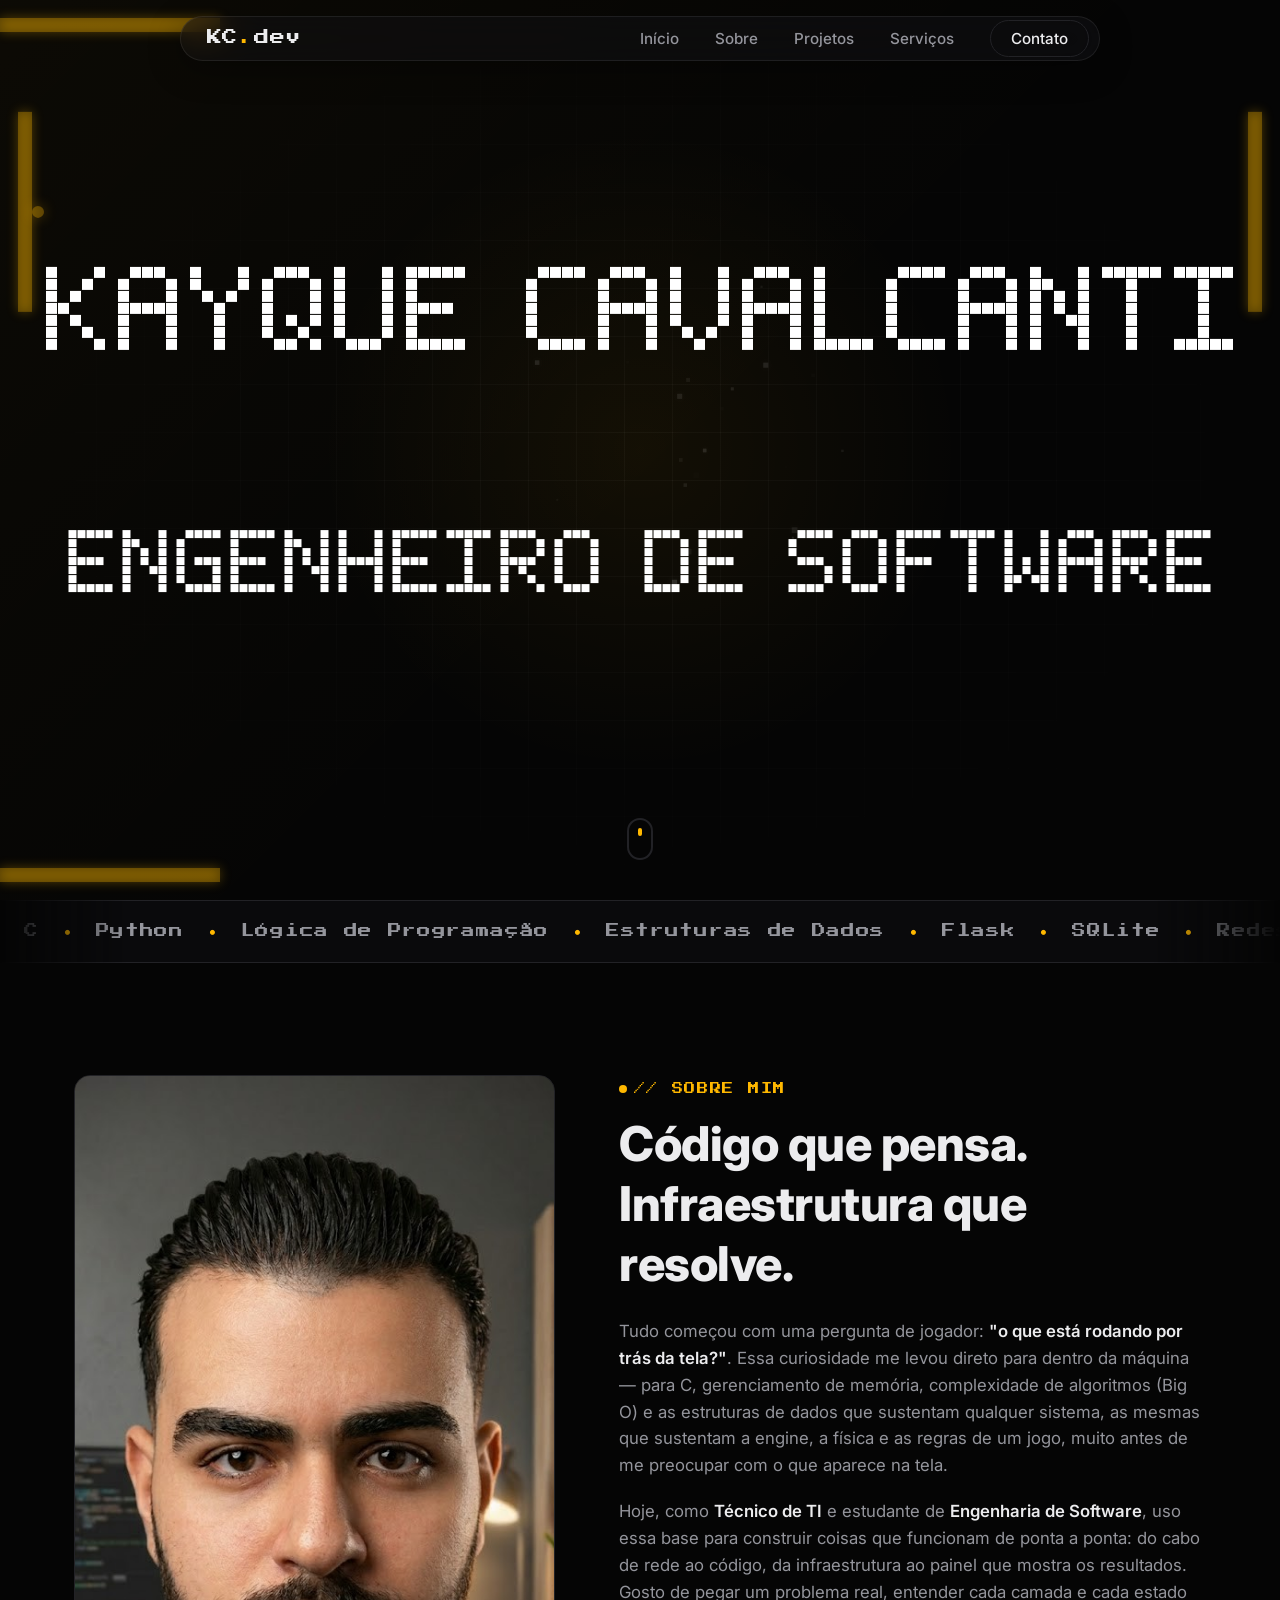
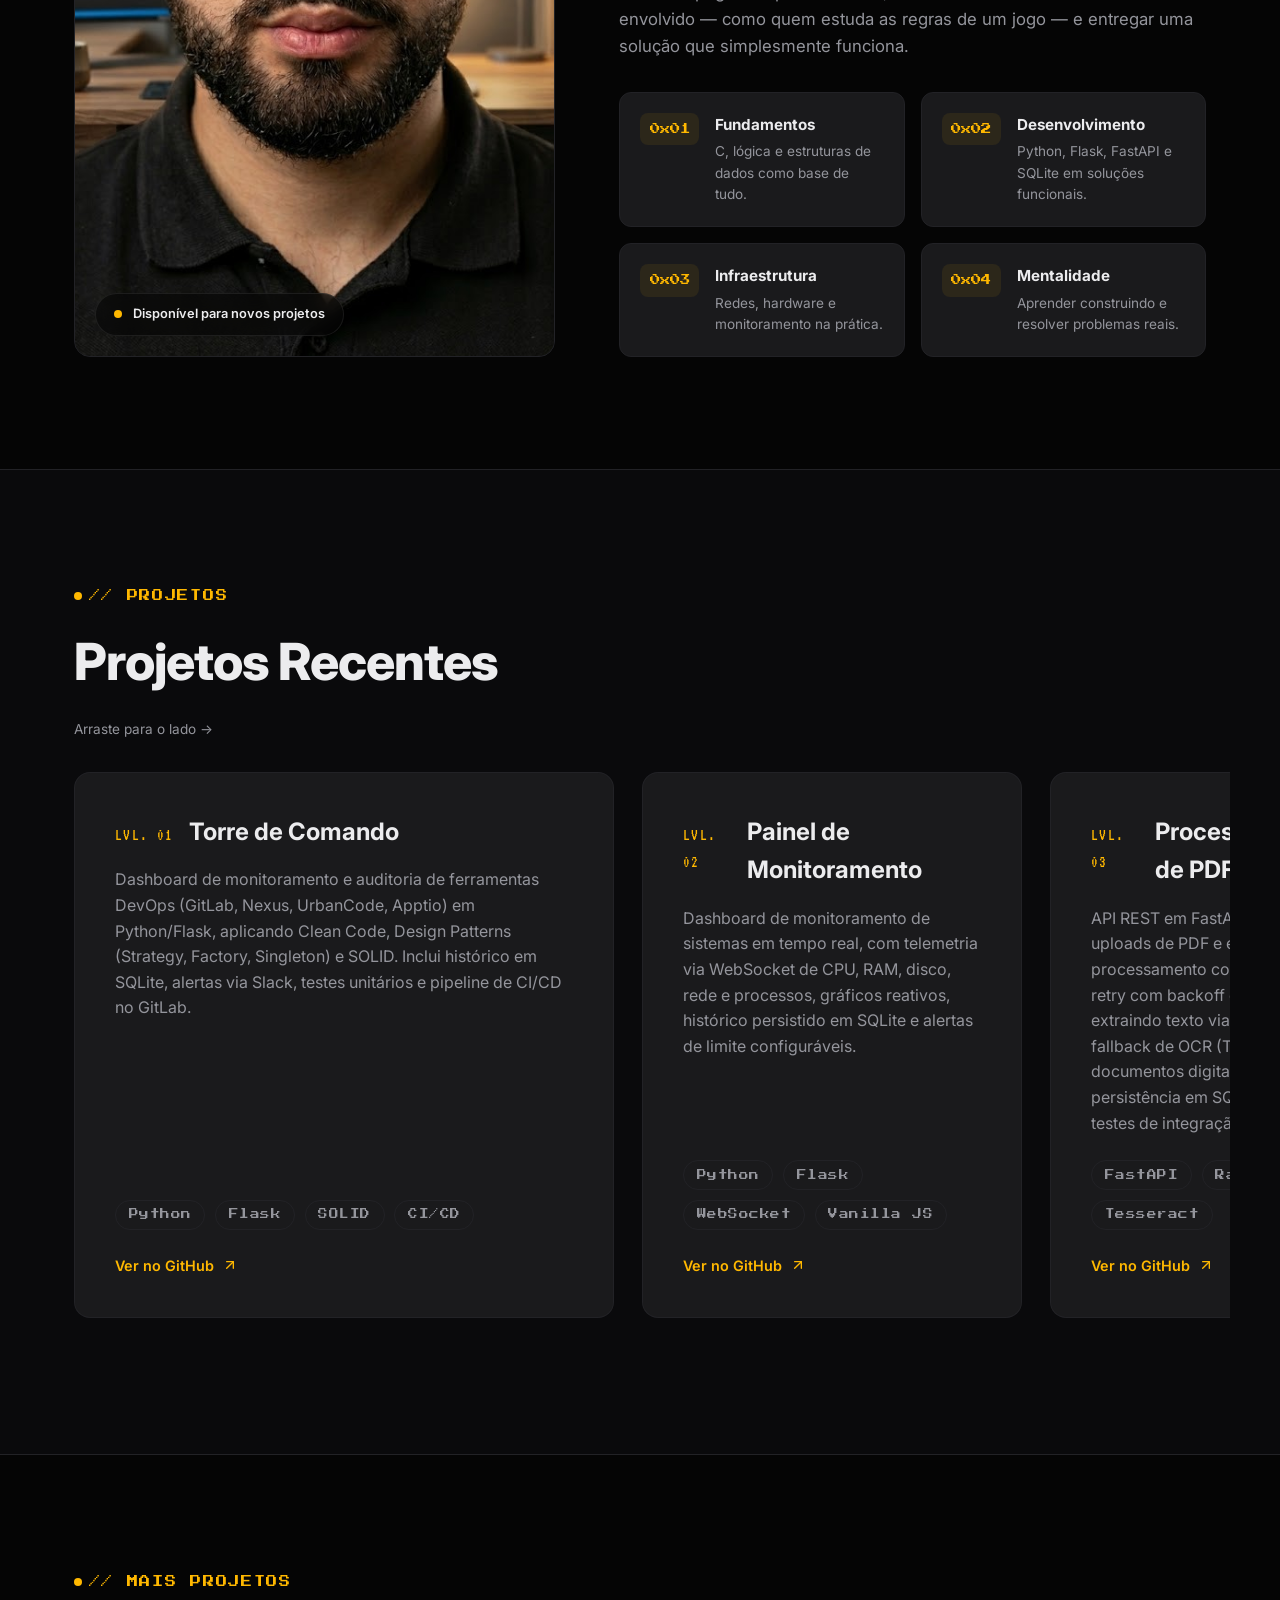
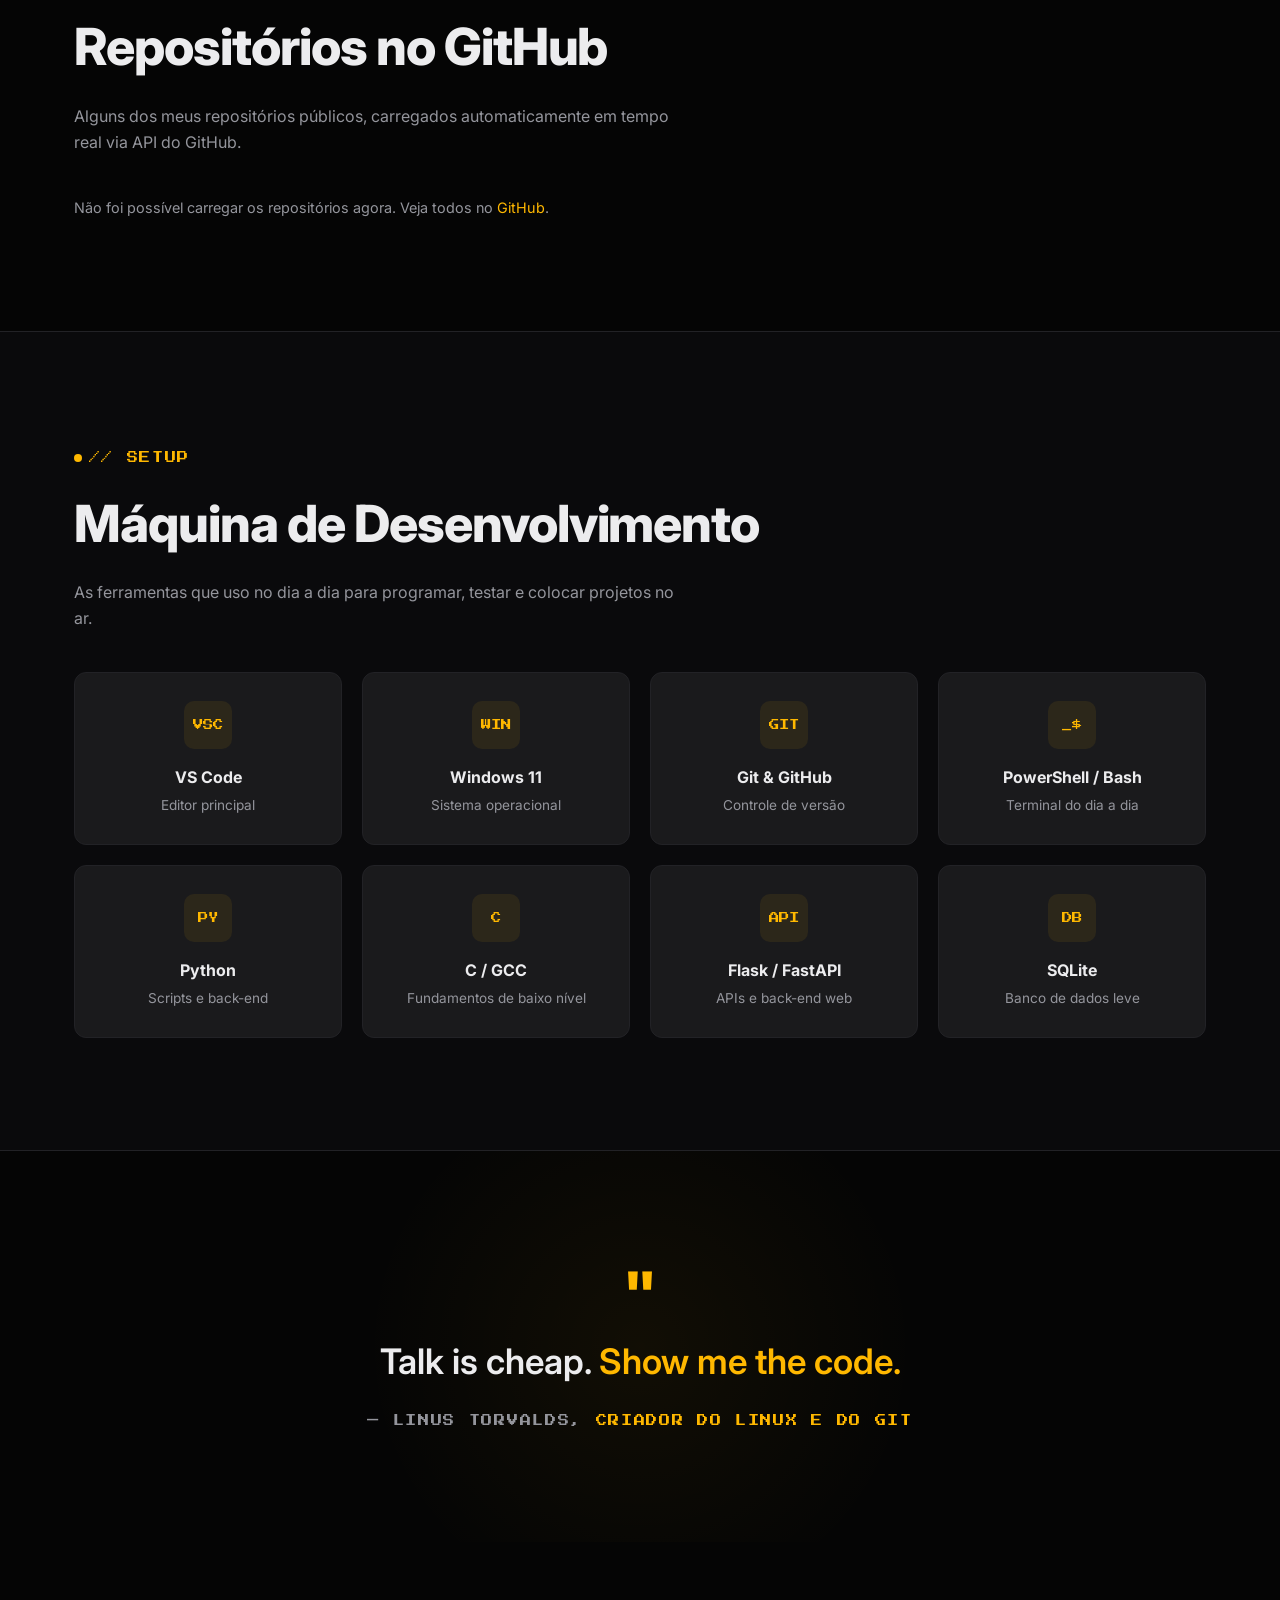
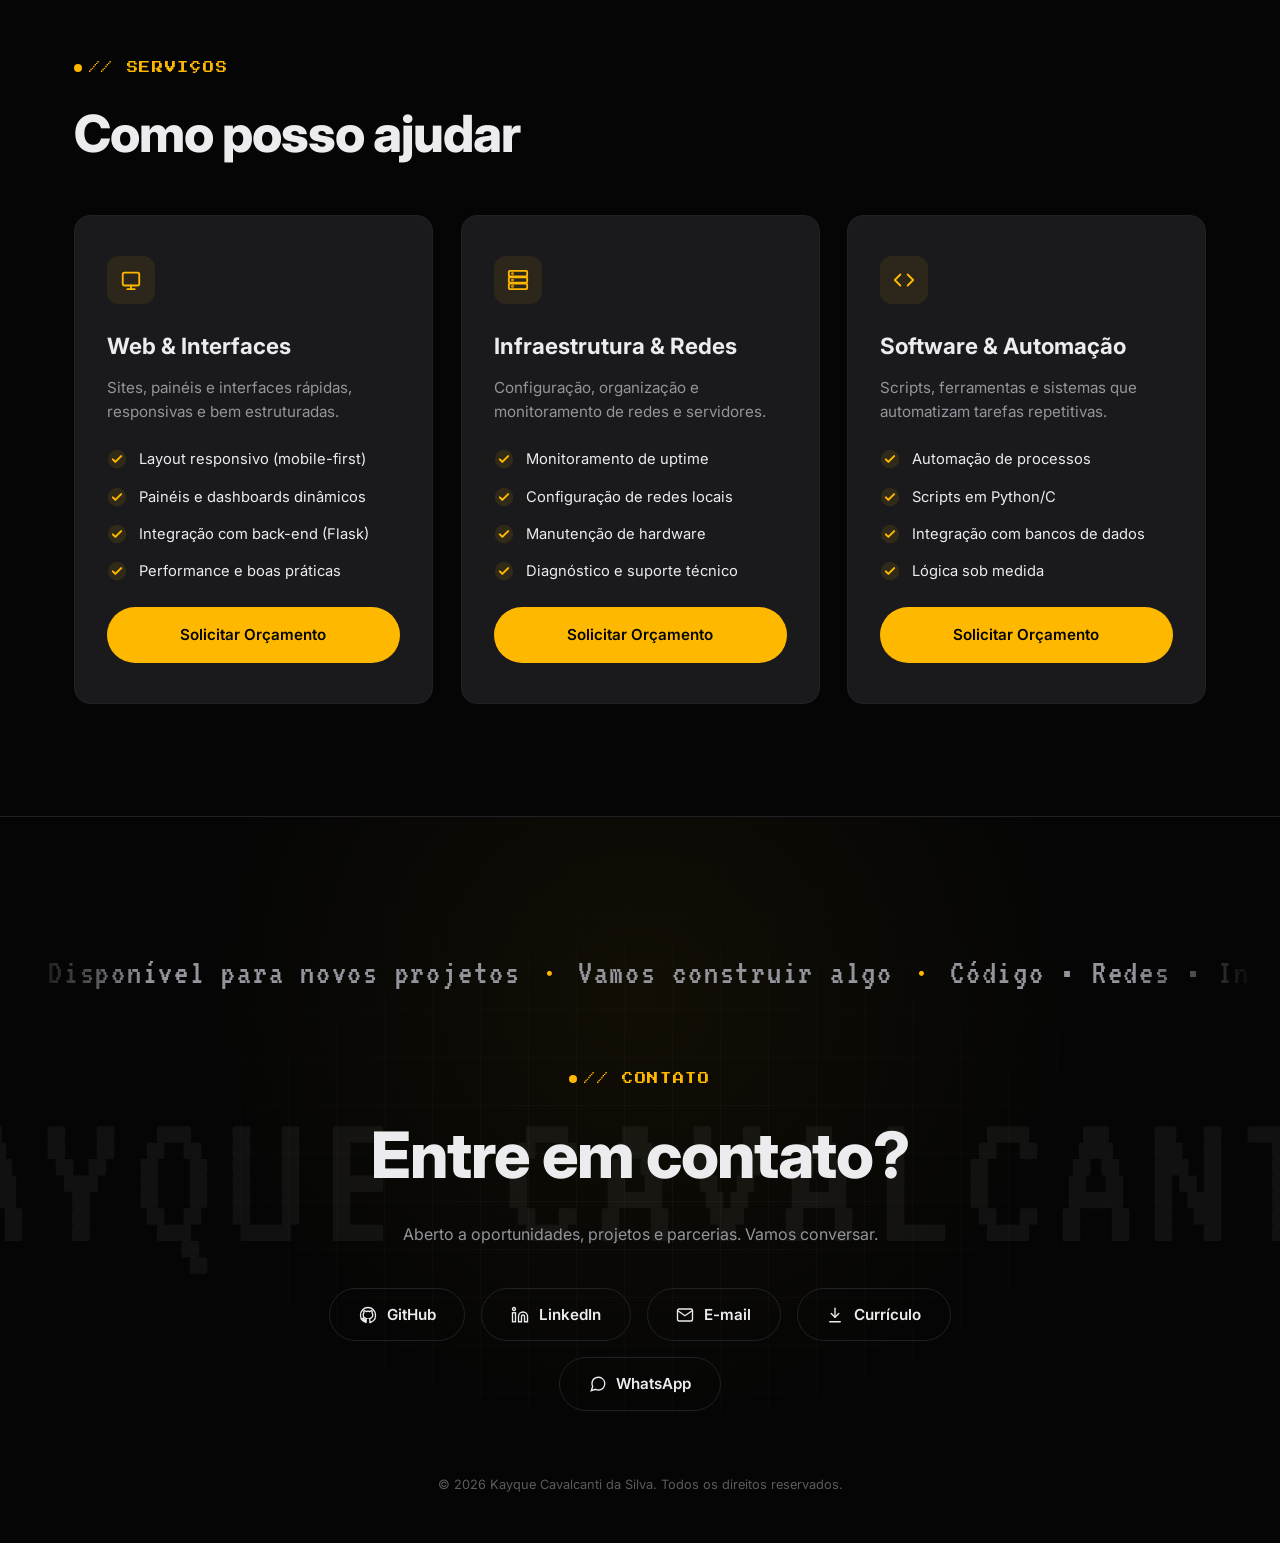
==== commit fc2857ca: "Adicionar links de projetos, SEO/OG tags, favicon e currículo - Adiciona links para os repositórios " ====
--- a/index.html
+++ b/index.html
@@ -5,6 +5,21 @@
   <meta name="viewport" content="width=device-width, initial-scale=1.0" />
   <title>Kayque Cavalcanti da Silva | Portfólio</title>
   <meta name="description" content="Portfólio de Kayque Cavalcanti da Silva — Técnico de TI & Estudante de Engenharia de Software." />
+  <link rel="canonical" href="https://kayquecavalcanti.github.io/portifolio/" />
+
+  <!-- Favicon -->
+  <link rel="icon" type="image/svg+xml" href="favicon.svg" />
+
+  <!-- Open Graph / Twitter Card -->
+  <meta property="og:type" content="website" />
+  <meta property="og:url" content="https://kayquecavalcanti.github.io/portifolio/" />
+  <meta property="og:title" content="Kayque Cavalcanti da Silva | Portfólio" />
+  <meta property="og:description" content="Portfólio de Kayque Cavalcanti da Silva — Técnico de TI & Estudante de Engenharia de Software." />
+  <meta property="og:image" content="https://kayquecavalcanti.github.io/portifolio/perfil.jpg" />
+  <meta name="twitter:card" content="summary_large_image" />
+  <meta name="twitter:title" content="Kayque Cavalcanti da Silva | Portfólio" />
+  <meta name="twitter:description" content="Portfólio de Kayque Cavalcanti da Silva — Técnico de TI & Estudante de Engenharia de Software." />
+  <meta name="twitter:image" content="https://kayquecavalcanti.github.io/portifolio/perfil.jpg" />
 
   <!-- Fontes: Inter (corpo), VT323 (display/glitch), Press Start 2P (acentos pixelados) -->
   <link rel="preconnect" href="https://fonts.googleapis.com" />
@@ -66,7 +81,7 @@
   <section class="about" id="about">
     <div class="container about-grid">
       <div class="about-image reveal">
-        <img src="Pefil.jpg" alt="Foto de perfil de Kayque Cavalcanti da Silva" />
+        <img src="perfil.jpg" alt="Foto de perfil de Kayque Cavalcanti da Silva" />
         <div class="availability-badge">
           <span class="pulse-dot"></span>
           Disponível para novos projetos
@@ -142,15 +157,20 @@
               <h3>Torre de Comando</h3>
             </div>
             <p>
-              Sistema de monitoramento de redes. Faz ping em unidades de servidores em tempo real,
-              registra o histórico de uptime e exibe o status geral em um painel web dinâmico.
+              Dashboard de monitoramento e auditoria de ferramentas DevOps (GitLab, Nexus, UrbanCode, Apptio)
+              em Python/Flask, aplicando Clean Code, Design Patterns (Strategy, Factory, Singleton) e SOLID.
+              Inclui histórico em SQLite, alertas via Slack, testes unitários e pipeline de CI/CD no GitLab.
             </p>
             <div class="tags">
               <span class="tag">Python</span>
               <span class="tag">Flask</span>
-              <span class="tag">SQLite</span>
-              <span class="tag">Monitoramento</span>
-            </div>
+              <span class="tag">SOLID</span>
+              <span class="tag">CI/CD</span>
+            </div>
+            <a href="https://github.com/KayqueCavalcanti/command-tower" target="_blank" rel="noopener noreferrer" class="project-link">
+              Ver no GitHub
+              <svg viewBox="0 0 24 24" fill="none" stroke="currentColor" stroke-width="2" stroke-linecap="round" stroke-linejoin="round"><line x1="7" y1="17" x2="17" y2="7"/><polyline points="7 7 17 7 17 17"/></svg>
+            </a>
           </div>
         </article>
 
@@ -162,9 +182,9 @@
               <h3>Painel de Monitoramento</h3>
             </div>
             <p>
-              Painel de monitoramento de sistemas pronto para produção, com telemetria via
-              WebSocket em tempo real, gráficos reativos, persistência de histórico e alertas
-              de limite configuráveis.
+              Dashboard de monitoramento de sistemas em tempo real, com telemetria via WebSocket
+              de CPU, RAM, disco, rede e processos, gráficos reativos, histórico persistido em
+              SQLite e alertas de limite configuráveis.
             </p>
             <div class="tags">
               <span class="tag">Python</span>
@@ -172,6 +192,10 @@
               <span class="tag">WebSocket</span>
               <span class="tag">Vanilla JS</span>
             </div>
+            <a href="https://github.com/KayqueCavalcanti/dashboard-interativo" target="_blank" rel="noopener noreferrer" class="project-link">
+              Ver no GitHub
+              <svg viewBox="0 0 24 24" fill="none" stroke="currentColor" stroke-width="2" stroke-linecap="round" stroke-linejoin="round"><line x1="7" y1="17" x2="17" y2="7"/><polyline points="7 7 17 7 17 17"/></svg>
+            </a>
           </div>
         </article>
 
@@ -183,16 +207,21 @@
               <h3>Processador OCR de PDF</h3>
             </div>
             <p>
-              Sistema de processamento de PDF assíncrono de nível de produção. Recebe uploads
-              via API REST, enfileira o processamento com RabbitMQ e extrai o texto via parsing
-              nativo, com OCR automático para documentos digitalizados.
+              API REST em FastAPI que recebe uploads de PDF e enfileira o processamento com
+              RabbitMQ (DLQ + retry com backoff exponencial), extraindo texto via parsing nativo
+              com fallback de OCR (Tesseract) para documentos digitalizados, com persistência em
+              SQLite e cobertura de testes de integração.
             </p>
             <div class="tags">
-              <span class="tag">Python</span>
-              <span class="tag">API REST</span>
+              <span class="tag">FastAPI</span>
               <span class="tag">RabbitMQ</span>
               <span class="tag">OCR</span>
-            </div>
+              <span class="tag">Tesseract</span>
+            </div>
+            <a href="https://github.com/KayqueCavalcanti/processador-pdfs" target="_blank" rel="noopener noreferrer" class="project-link">
+              Ver no GitHub
+              <svg viewBox="0 0 24 24" fill="none" stroke="currentColor" stroke-width="2" stroke-linecap="round" stroke-linejoin="round"><line x1="7" y1="17" x2="17" y2="7"/><polyline points="7 7 17 7 17 17"/></svg>
+            </a>
           </div>
         </article>
 
@@ -212,6 +241,10 @@
               <span class="tag">HTML/CSS/JS</span>
               <span class="tag">Automação</span>
             </div>
+            <a href="https://github.com/KayqueCavalcanti/quotation-system" target="_blank" rel="noopener noreferrer" class="project-link">
+              Ver no GitHub
+              <svg viewBox="0 0 24 24" fill="none" stroke="currentColor" stroke-width="2" stroke-linecap="round" stroke-linejoin="round"><line x1="7" y1="17" x2="17" y2="7"/><polyline points="7 7 17 7 17 17"/></svg>
+            </a>
           </div>
         </article>
 
@@ -402,6 +435,10 @@
           <svg viewBox="0 0 24 24"><rect x="2" y="4" width="20" height="16" rx="2"/><path d="M22 6l-10 7L2 6"/></svg>
           E-mail
         </a>
+        <a href="curriculo-kayque-cavalcanti.pdf" download class="oval-link">
+          <svg viewBox="0 0 24 24" fill="none" stroke="currentColor" stroke-width="2" stroke-linecap="round" stroke-linejoin="round"><path d="M12 3v12"/><polyline points="7 10 12 15 17 10"/><path d="M5 21h14"/></svg>
+          Currículo
+        </a>
         <a href="#" class="oval-link wa-btn" target="_blank" rel="noopener noreferrer" data-message="Olá! Vi seu portfólio e gostaria de conversar sobre um projeto.">
           <svg viewBox="0 0 24 24"><path d="M21 11.5a8.38 8.38 0 0 1-.9 3.8 8.5 8.5 0 0 1-7.6 4.7 8.38 8.38 0 0 1-3.8-.9L3 21l1.9-5.7a8.38 8.38 0 0 1-.9-3.8 8.5 8.5 0 0 1 4.7-7.6 8.38 8.38 0 0 1 3.8-.9h.5a8.48 8.48 0 0 1 8 8v.5z"/></svg>
           WhatsApp
--- a/styles.css
+++ b/styles.css
@@ -783,6 +783,29 @@
       border: 1px solid var(--color-border);
       border-radius: 999px;
       padding: 0.4rem 0.8rem;
+    }
+
+    /* Link "Ver no GitHub" no rodapé de cada card de projeto */
+    .project-link {
+      display: inline-flex;
+      align-items: center;
+      gap: 0.5rem;
+      margin-top: 1.5rem;
+      font-weight: 600;
+      font-size: 0.9rem;
+      color: var(--color-accent);
+      transition: var(--transition);
+    }
+    .project-link svg {
+      width: 16px;
+      height: 16px;
+      transition: transform var(--transition);
+    }
+    .project-link:hover {
+      color: var(--color-text);
+    }
+    .project-link:hover svg {
+      transform: translate(2px, -2px);
     }
 
     /* Card "Em breve" — estilo tracejado com cursor piscando */
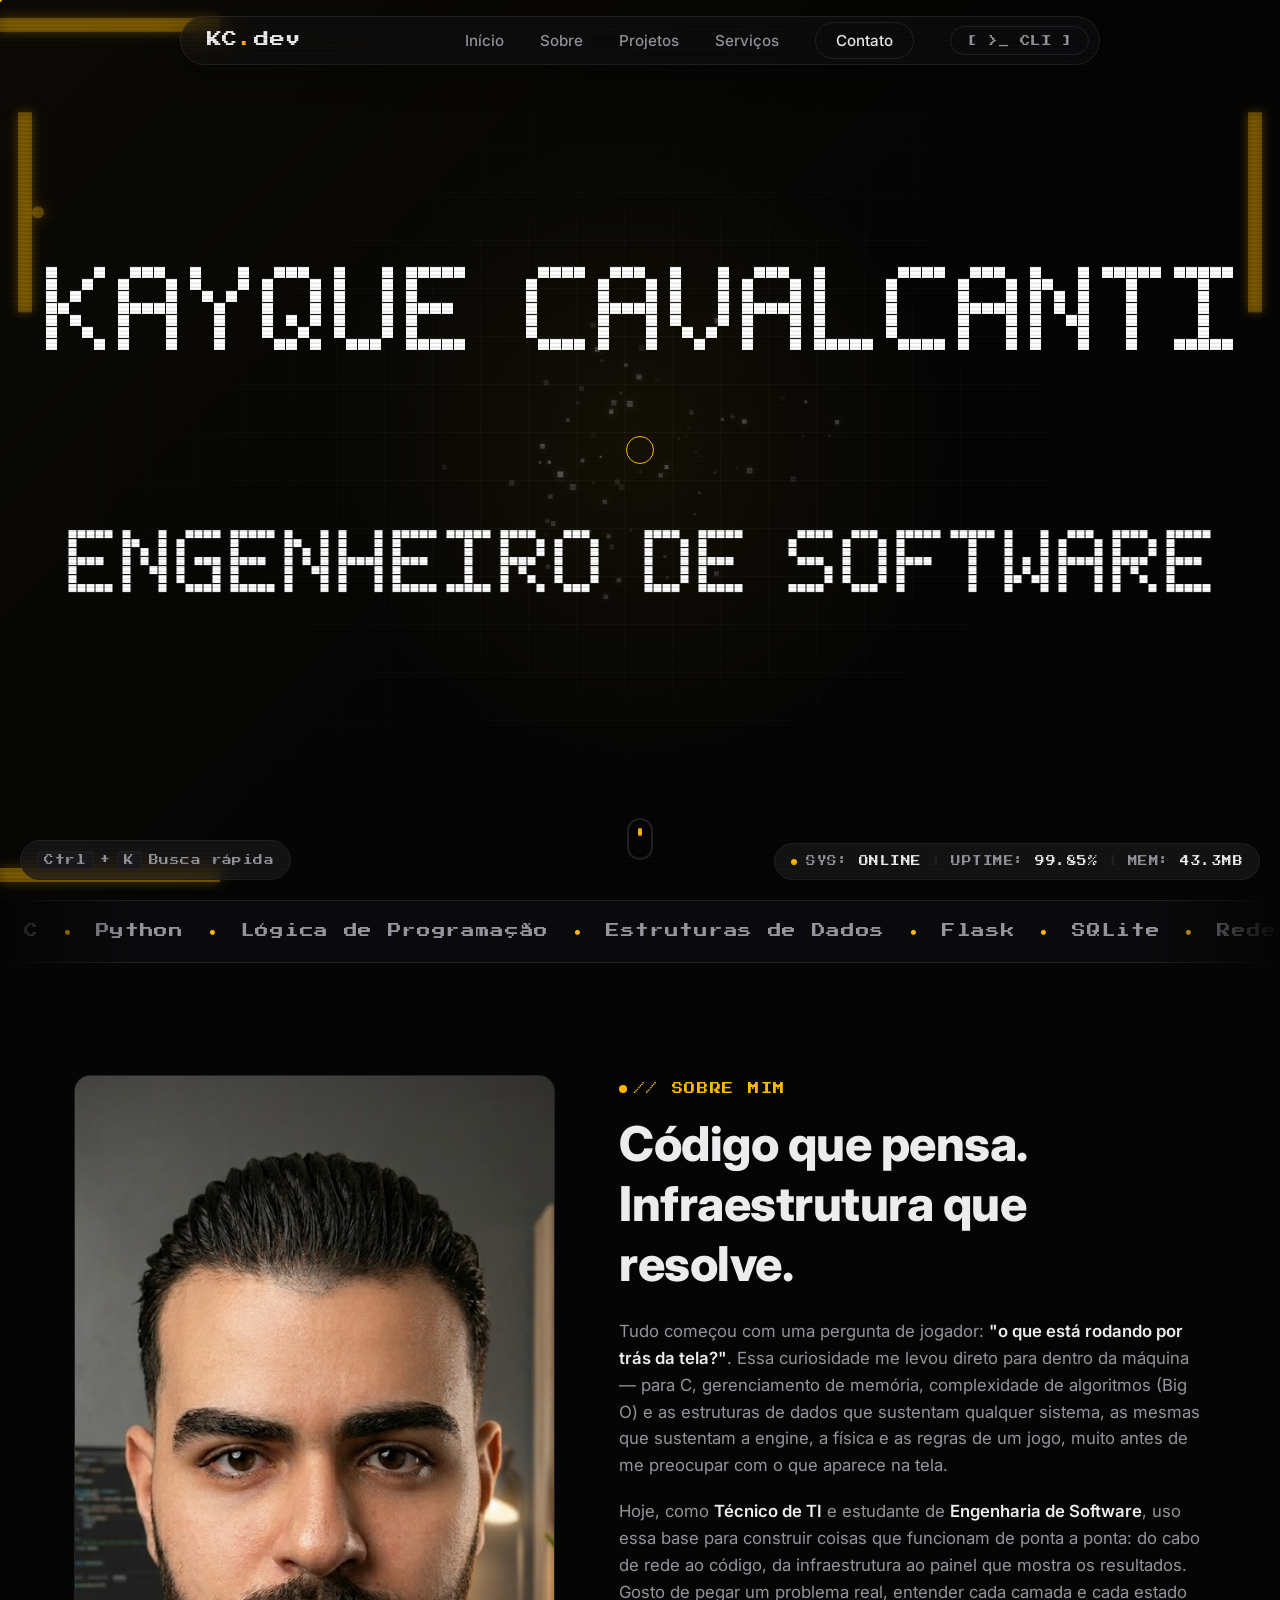
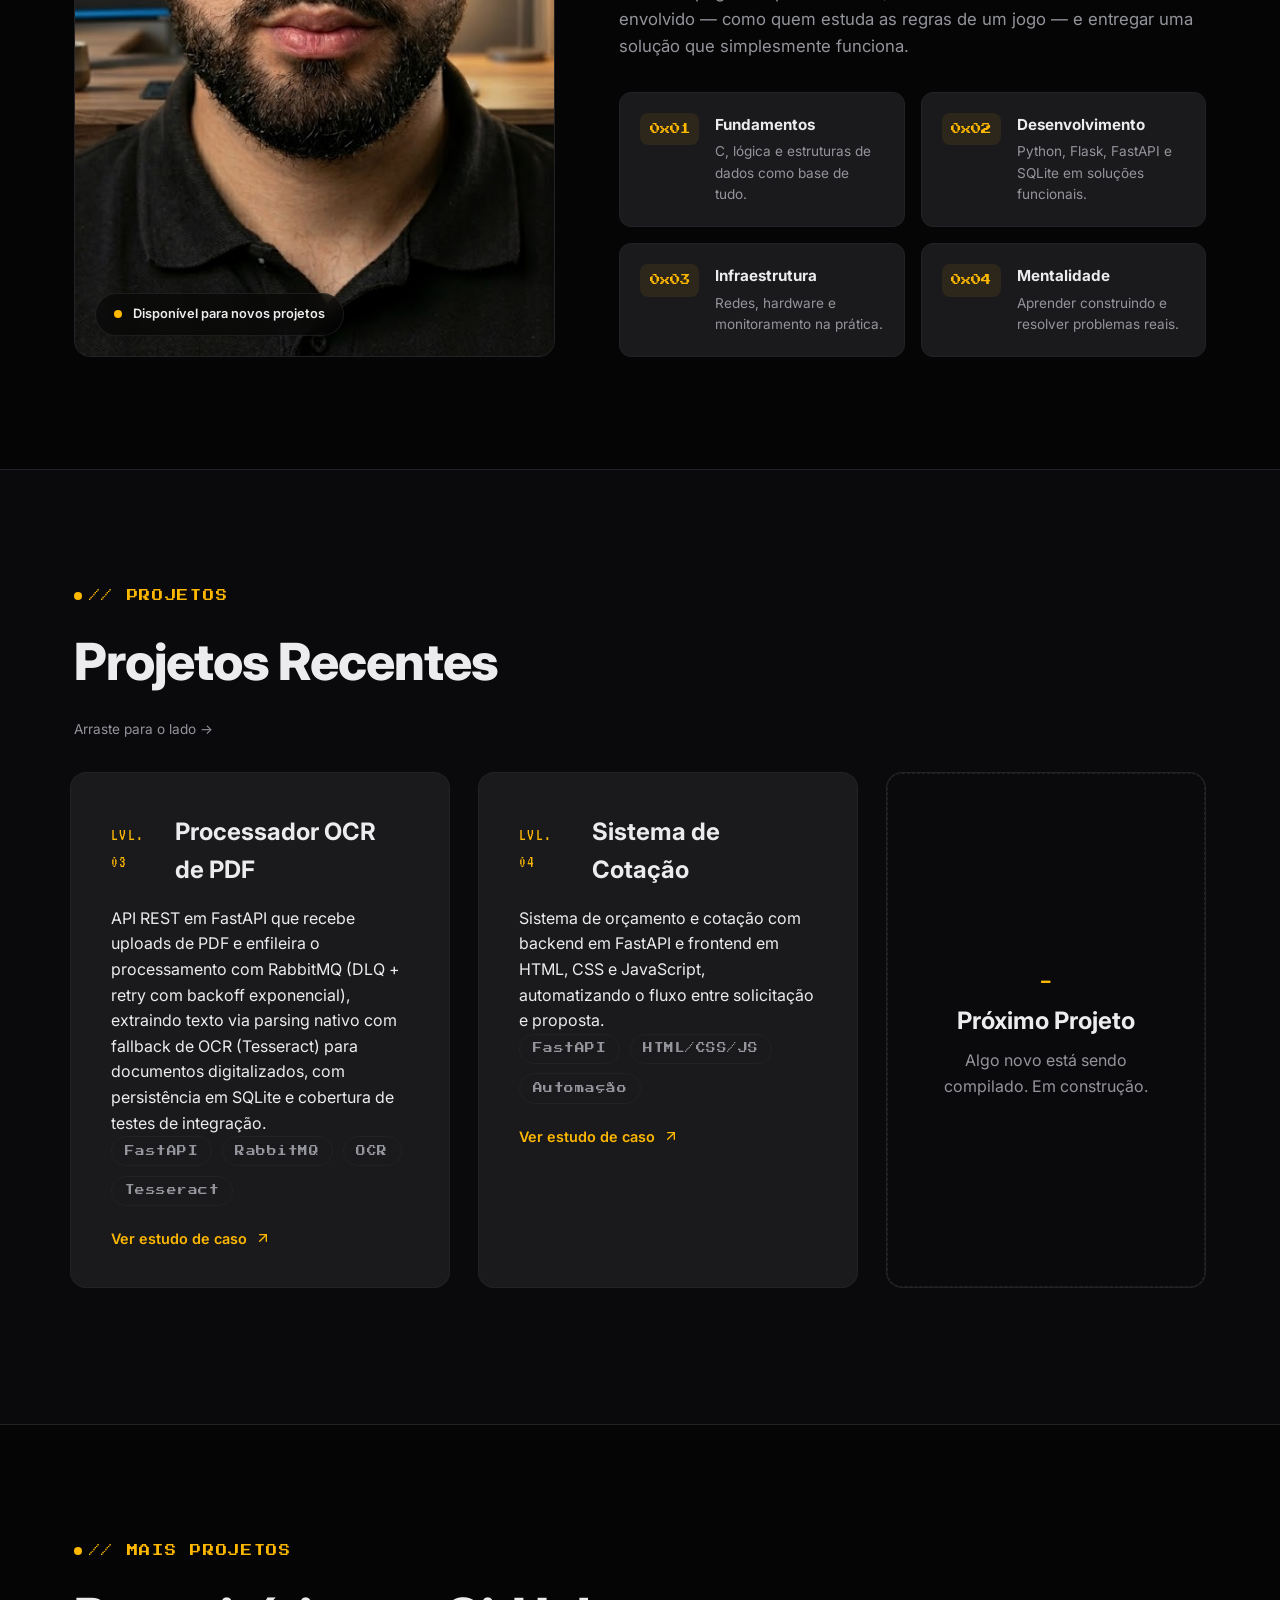
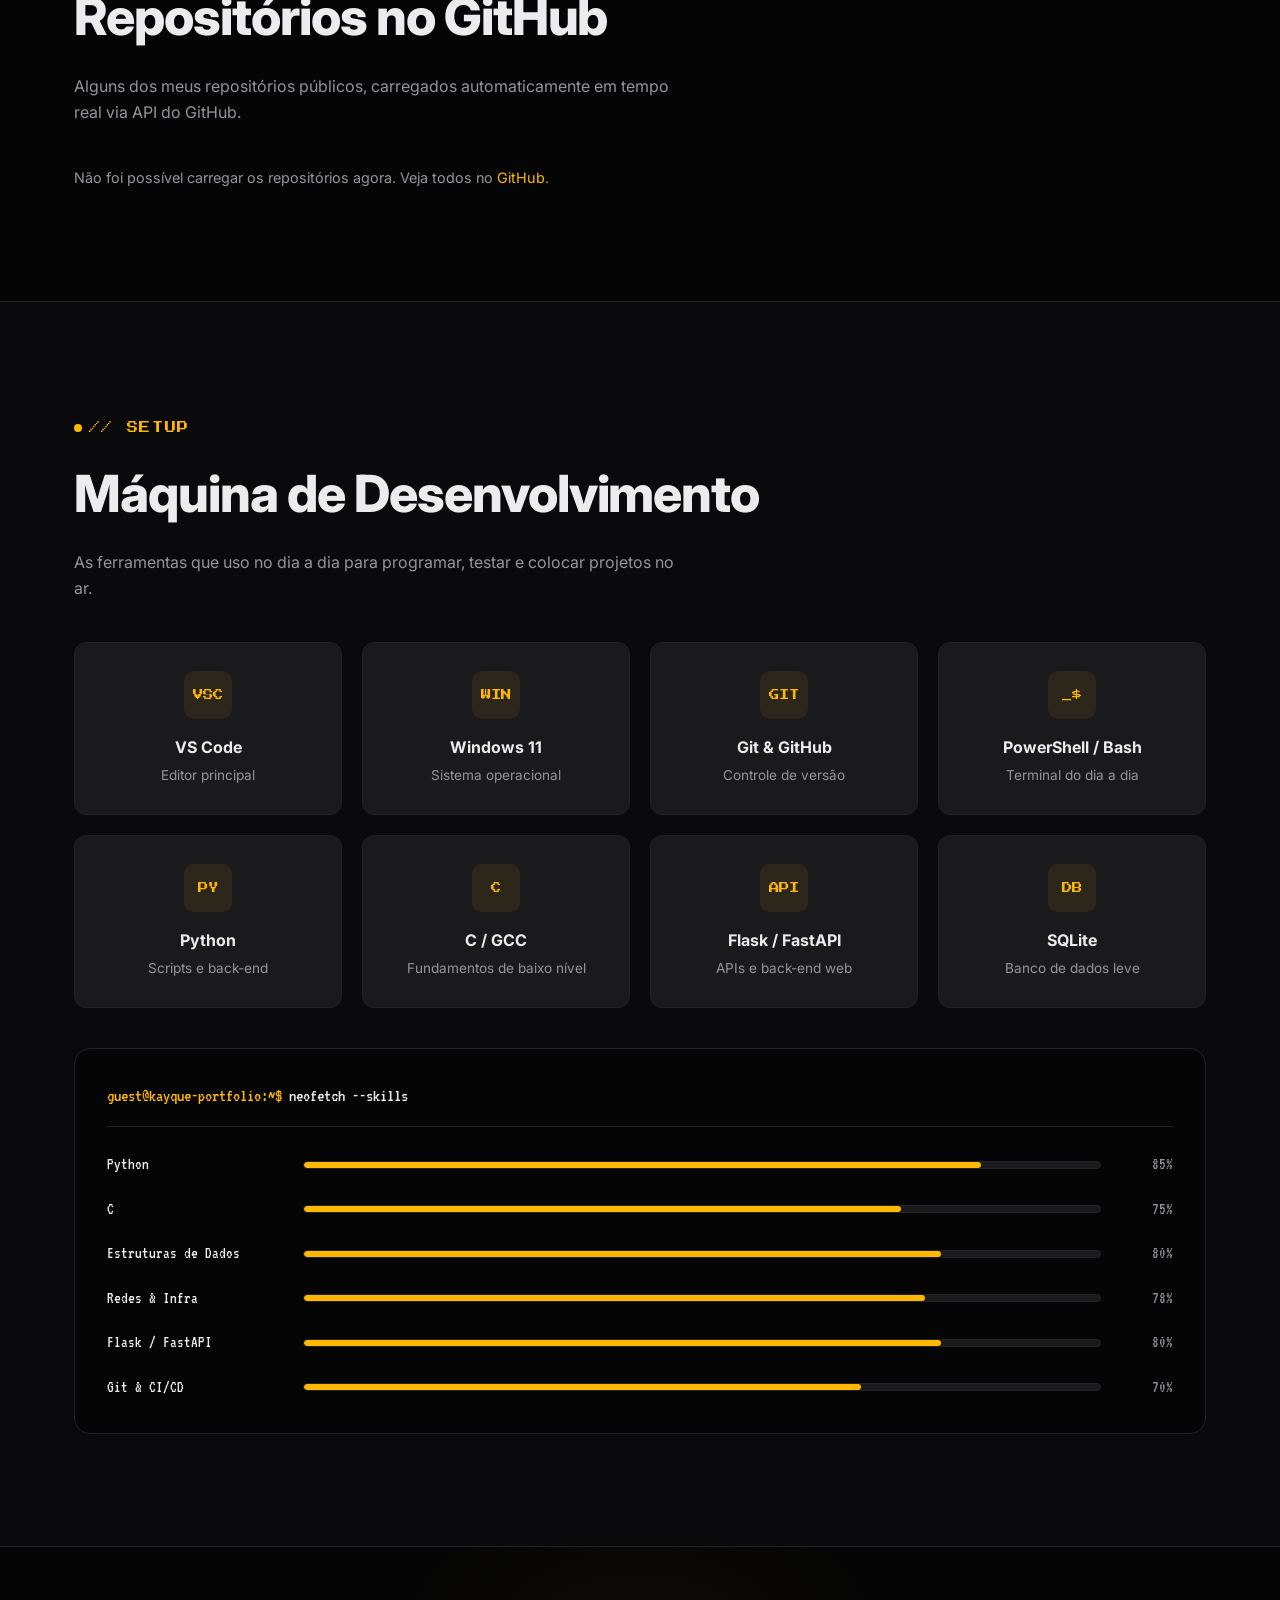
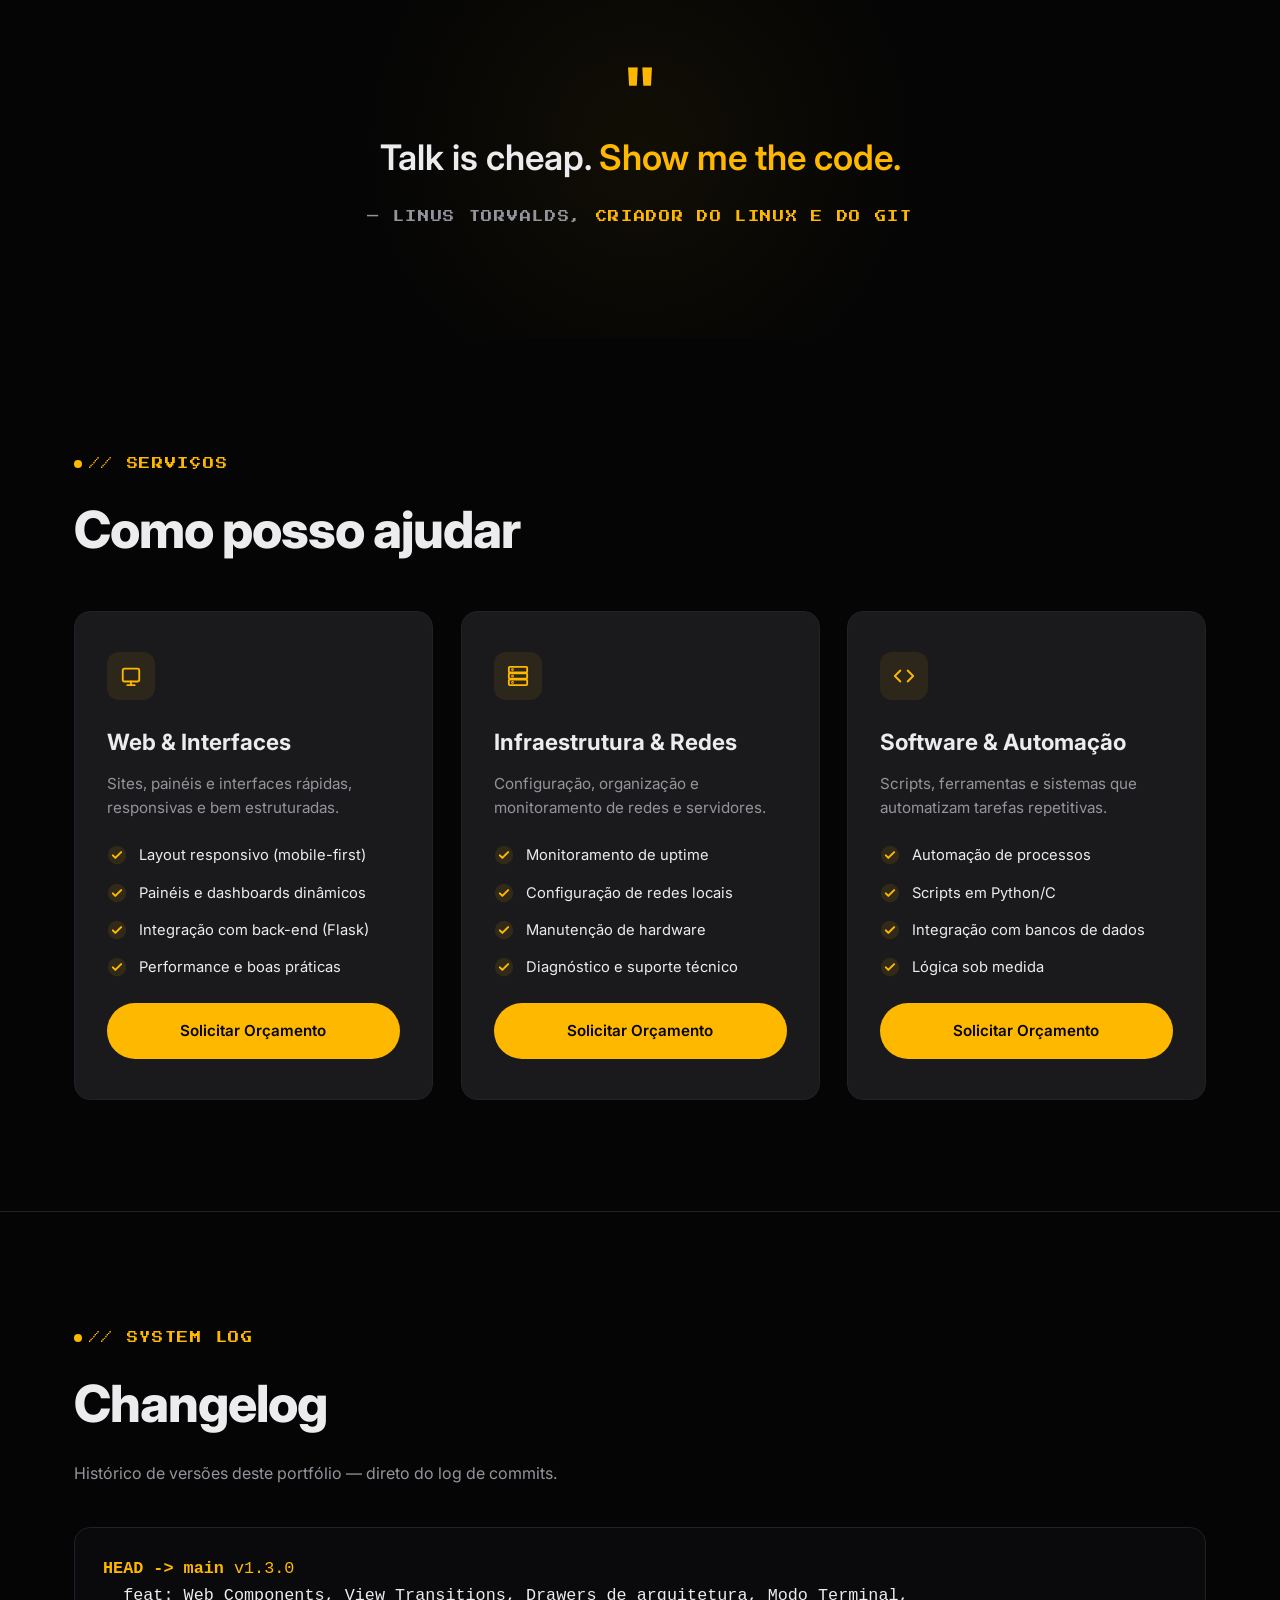
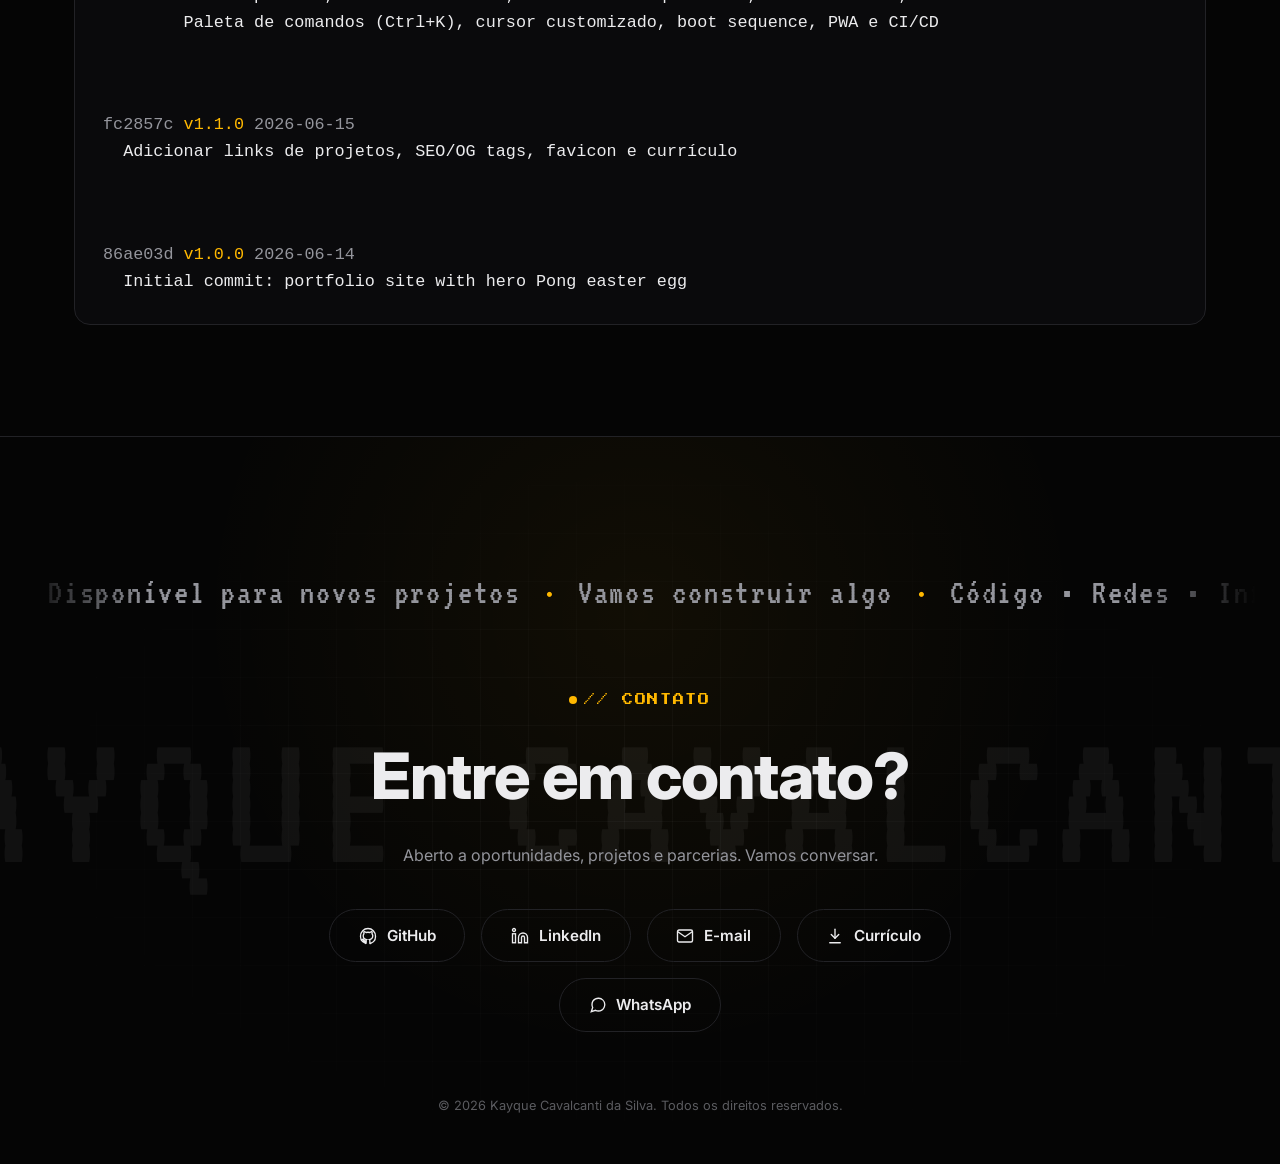
==== commit 57727728: "Adicionar Web Components, Modo Terminal, PWA e infraestrutura do site - Refatorar cards de projeto c" ====
--- a/index.html
+++ b/index.html
@@ -9,6 +9,26 @@
 
   <!-- Favicon -->
   <link rel="icon" type="image/svg+xml" href="favicon.svg" />
+
+  <!-- PWA -->
+  <link rel="manifest" href="manifest.json" />
+  <meta name="theme-color" content="#050505" />
+
+  <!-- Dados estruturados (SEO) -->
+  <script type="application/ld+json">
+  {
+    "@context": "https://schema.org",
+    "@type": "Person",
+    "name": "Kayque Cavalcanti da Silva",
+    "jobTitle": "Técnico de TI & Estudante de Engenharia de Software",
+    "url": "https://kayquecavalcanti.github.io/portifolio/",
+    "image": "https://kayquecavalcanti.github.io/portifolio/perfil.jpg",
+    "sameAs": [
+      "https://github.com/KayqueCavalcanti",
+      "https://www.linkedin.com/in/kayque-cavalcanti-090438350/"
+    ]
+  }
+  </script>
 
   <!-- Open Graph / Twitter Card -->
   <meta property="og:type" content="website" />
@@ -30,8 +50,23 @@
 </head>
 <body>
 
+  <!-- Acessibilidade: link para pular direto ao conteúdo -->
+  <a href="#main-content" class="skip-link">Pular para o conteúdo principal</a>
+
+  <!-- ============================ BOOT SEQUENCE ============================ -->
+  <div class="boot-screen" id="bootScreen" aria-hidden="true">
+    <pre class="boot-log" id="bootLog"></pre>
+  </div>
+
+  <!-- ============================ CURSOR CUSTOMIZADO ============================ -->
+  <div class="custom-cursor" id="customCursor" aria-hidden="true"></div>
+  <div class="custom-cursor-dot" id="customCursorDot" aria-hidden="true"></div>
+
+  <!-- ============================ SCANLINES (CRT) ============================ -->
+  <div class="crt-overlay" aria-hidden="true"></div>
+
   <!-- ============================ NAVBAR ============================ -->
-  <nav class="navbar" id="navbar">
+  <nav class="navbar" id="navbar" aria-label="Navegação principal">
     <div class="container nav-container">
       <a href="#home" class="logo">KC<span class="dot">.</span>dev</a>
 
@@ -41,6 +76,7 @@
         <li><a href="#projects" class="nav-link">Projetos</a></li>
         <li><a href="#services" class="nav-link">Serviços</a></li>
         <li><a href="#contact" class="nav-link nav-cta">Contato</a></li>
+        <li><button class="cli-toggle" id="cliToggle" type="button">[ &gt;_ CLI ]</button></li>
       </ul>
 
       <button class="nav-toggle" id="navToggle" aria-label="Abrir menu">
@@ -48,6 +84,8 @@
       </button>
     </div>
   </nav>
+
+  <main id="main-content">
 
   <!-- ============================ HERO ============================ -->
   <header class="hero" id="home">
@@ -150,103 +188,80 @@
       <div class="projects-grid" id="projectsGrid">
 
         <!-- Card 1: Torre de Comando (destaque) -->
-        <article class="project-card featured reveal">
-          <div class="card-inner">
-            <div class="project-header">
-              <span class="project-number">LVL. 01</span>
-              <h3>Torre de Comando</h3>
-            </div>
-            <p>
-              Dashboard de monitoramento e auditoria de ferramentas DevOps (GitLab, Nexus, UrbanCode, Apptio)
-              em Python/Flask, aplicando Clean Code, Design Patterns (Strategy, Factory, Singleton) e SOLID.
-              Inclui histórico em SQLite, alertas via Slack, testes unitários e pipeline de CI/CD no GitLab.
-            </p>
-            <div class="tags">
-              <span class="tag">Python</span>
-              <span class="tag">Flask</span>
-              <span class="tag">SOLID</span>
-              <span class="tag">CI/CD</span>
-            </div>
-            <a href="https://github.com/KayqueCavalcanti/command-tower" target="_blank" rel="noopener noreferrer" class="project-link">
-              Ver no GitHub
-              <svg viewBox="0 0 24 24" fill="none" stroke="currentColor" stroke-width="2" stroke-linecap="round" stroke-linejoin="round"><line x1="7" y1="17" x2="17" y2="7"/><polyline points="7 7 17 7 17 17"/></svg>
-            </a>
-          </div>
-        </article>
+        <project-card
+          class="reveal"
+          featured
+          number="LVL. 01"
+          title="Torre de Comando"
+          github="https://github.com/KayqueCavalcanti/command-tower"
+          case-study="torre-de-comando"
+        >
+          <p slot="description">
+            Dashboard de monitoramento e auditoria de ferramentas DevOps (GitLab, Nexus, UrbanCode, Apptio)
+            em Python/Flask, aplicando Clean Code, Design Patterns (Strategy, Factory, Singleton) e SOLID.
+            Inclui histórico em SQLite, alertas via Slack, testes unitários e pipeline de CI/CD no GitLab.
+          </p>
+          <span slot="tags" class="tag">Python</span>
+          <span slot="tags" class="tag">Flask</span>
+          <span slot="tags" class="tag">SOLID</span>
+          <span slot="tags" class="tag">CI/CD</span>
+        </project-card>
 
         <!-- Card 2: Painel de Monitoramento -->
-        <article class="project-card reveal reveal-delay-1">
-          <div class="card-inner">
-            <div class="project-header">
-              <span class="project-number">LVL. 02</span>
-              <h3>Painel de Monitoramento</h3>
-            </div>
-            <p>
-              Dashboard de monitoramento de sistemas em tempo real, com telemetria via WebSocket
-              de CPU, RAM, disco, rede e processos, gráficos reativos, histórico persistido em
-              SQLite e alertas de limite configuráveis.
-            </p>
-            <div class="tags">
-              <span class="tag">Python</span>
-              <span class="tag">Flask</span>
-              <span class="tag">WebSocket</span>
-              <span class="tag">Vanilla JS</span>
-            </div>
-            <a href="https://github.com/KayqueCavalcanti/dashboard-interativo" target="_blank" rel="noopener noreferrer" class="project-link">
-              Ver no GitHub
-              <svg viewBox="0 0 24 24" fill="none" stroke="currentColor" stroke-width="2" stroke-linecap="round" stroke-linejoin="round"><line x1="7" y1="17" x2="17" y2="7"/><polyline points="7 7 17 7 17 17"/></svg>
-            </a>
-          </div>
-        </article>
+        <project-card
+          class="reveal reveal-delay-1"
+          number="LVL. 02"
+          title="Painel de Monitoramento"
+          github="https://github.com/KayqueCavalcanti/dashboard-interativo"
+          case-study="painel-monitoramento"
+        >
+          <p slot="description">
+            Dashboard de monitoramento de sistemas em tempo real, com telemetria via WebSocket
+            de CPU, RAM, disco, rede e processos, gráficos reativos, histórico persistido em
+            SQLite e alertas de limite configuráveis.
+          </p>
+          <span slot="tags" class="tag">Python</span>
+          <span slot="tags" class="tag">Flask</span>
+          <span slot="tags" class="tag">WebSocket</span>
+          <span slot="tags" class="tag">Vanilla JS</span>
+        </project-card>
 
         <!-- Card 3: Processador OCR de PDF Assíncrono -->
-        <article class="project-card reveal reveal-delay-2">
-          <div class="card-inner">
-            <div class="project-header">
-              <span class="project-number">LVL. 03</span>
-              <h3>Processador OCR de PDF</h3>
-            </div>
-            <p>
-              API REST em FastAPI que recebe uploads de PDF e enfileira o processamento com
-              RabbitMQ (DLQ + retry com backoff exponencial), extraindo texto via parsing nativo
-              com fallback de OCR (Tesseract) para documentos digitalizados, com persistência em
-              SQLite e cobertura de testes de integração.
-            </p>
-            <div class="tags">
-              <span class="tag">FastAPI</span>
-              <span class="tag">RabbitMQ</span>
-              <span class="tag">OCR</span>
-              <span class="tag">Tesseract</span>
-            </div>
-            <a href="https://github.com/KayqueCavalcanti/processador-pdfs" target="_blank" rel="noopener noreferrer" class="project-link">
-              Ver no GitHub
-              <svg viewBox="0 0 24 24" fill="none" stroke="currentColor" stroke-width="2" stroke-linecap="round" stroke-linejoin="round"><line x1="7" y1="17" x2="17" y2="7"/><polyline points="7 7 17 7 17 17"/></svg>
-            </a>
-          </div>
-        </article>
+        <project-card
+          class="reveal reveal-delay-2"
+          number="LVL. 03"
+          title="Processador OCR de PDF"
+          github="https://github.com/KayqueCavalcanti/processador-pdfs"
+          case-study="processador-ocr"
+        >
+          <p slot="description">
+            API REST em FastAPI que recebe uploads de PDF e enfileira o processamento com
+            RabbitMQ (DLQ + retry com backoff exponencial), extraindo texto via parsing nativo
+            com fallback de OCR (Tesseract) para documentos digitalizados, com persistência em
+            SQLite e cobertura de testes de integração.
+          </p>
+          <span slot="tags" class="tag">FastAPI</span>
+          <span slot="tags" class="tag">RabbitMQ</span>
+          <span slot="tags" class="tag">OCR</span>
+          <span slot="tags" class="tag">Tesseract</span>
+        </project-card>
 
         <!-- Card 4: Sistema de Cotação -->
-        <article class="project-card reveal">
-          <div class="card-inner">
-            <div class="project-header">
-              <span class="project-number">LVL. 04</span>
-              <h3>Sistema de Cotação</h3>
-            </div>
-            <p>
-              Sistema de orçamento e cotação com backend em FastAPI e frontend em HTML, CSS e
-              JavaScript, automatizando o fluxo entre solicitação e proposta.
-            </p>
-            <div class="tags">
-              <span class="tag">FastAPI</span>
-              <span class="tag">HTML/CSS/JS</span>
-              <span class="tag">Automação</span>
-            </div>
-            <a href="https://github.com/KayqueCavalcanti/quotation-system" target="_blank" rel="noopener noreferrer" class="project-link">
-              Ver no GitHub
-              <svg viewBox="0 0 24 24" fill="none" stroke="currentColor" stroke-width="2" stroke-linecap="round" stroke-linejoin="round"><line x1="7" y1="17" x2="17" y2="7"/><polyline points="7 7 17 7 17 17"/></svg>
-            </a>
-          </div>
-        </article>
+        <project-card
+          class="reveal"
+          number="LVL. 04"
+          title="Sistema de Cotação"
+          github="https://github.com/KayqueCavalcanti/quotation-system"
+          case-study="sistema-cotacao"
+        >
+          <p slot="description">
+            Sistema de orçamento e cotação com backend em FastAPI e frontend em HTML, CSS e
+            JavaScript, automatizando o fluxo entre solicitação e proposta.
+          </p>
+          <span slot="tags" class="tag">FastAPI</span>
+          <span slot="tags" class="tag">HTML/CSS/JS</span>
+          <span slot="tags" class="tag">Automação</span>
+        </project-card>
 
         <!-- Card 5: Em breve -->
         <article class="project-card coming-soon reveal reveal-delay-1">
@@ -325,6 +340,44 @@
           <span class="tool-icon">DB</span>
           <h4>SQLite</h4>
           <p>Banco de dados leve</p>
+        </div>
+      </div>
+
+      <div class="specs-panel reveal">
+        <div class="specs-header">
+          <span class="specs-prompt">guest@kayque-portfolio:~$</span> neofetch --skills
+        </div>
+        <div class="specs-grid">
+          <div class="spec-row">
+            <span class="spec-label">Python</span>
+            <span class="spec-bar"><span class="spec-fill" style="--target-width: 85%"></span></span>
+            <span class="spec-value">85%</span>
+          </div>
+          <div class="spec-row">
+            <span class="spec-label">C</span>
+            <span class="spec-bar"><span class="spec-fill" style="--target-width: 75%"></span></span>
+            <span class="spec-value">75%</span>
+          </div>
+          <div class="spec-row">
+            <span class="spec-label">Estruturas de Dados</span>
+            <span class="spec-bar"><span class="spec-fill" style="--target-width: 80%"></span></span>
+            <span class="spec-value">80%</span>
+          </div>
+          <div class="spec-row">
+            <span class="spec-label">Redes &amp; Infra</span>
+            <span class="spec-bar"><span class="spec-fill" style="--target-width: 78%"></span></span>
+            <span class="spec-value">78%</span>
+          </div>
+          <div class="spec-row">
+            <span class="spec-label">Flask / FastAPI</span>
+            <span class="spec-bar"><span class="spec-fill" style="--target-width: 80%"></span></span>
+            <span class="spec-value">80%</span>
+          </div>
+          <div class="spec-row">
+            <span class="spec-label">Git &amp; CI/CD</span>
+            <span class="spec-bar"><span class="spec-fill" style="--target-width: 70%"></span></span>
+            <span class="spec-value">70%</span>
+          </div>
         </div>
       </div>
     </div>
@@ -400,6 +453,27 @@
       </div>
     </div>
   </section>
+
+  <!-- ============================ SYSTEM LOG (CHANGELOG) ============================ -->
+  <section class="changelog" id="changelog">
+    <div class="container">
+      <span class="section-label reveal">// System Log</span>
+      <h2 class="section-title reveal">Changelog</h2>
+      <p class="section-intro reveal">Histórico de versões deste portfólio — direto do log de commits.</p>
+
+      <pre class="changelog-log reveal"><code><span class="log-entry"><span class="log-head">HEAD -&gt; main</span> <span class="log-tag">v1.3.0</span>
+  feat: Web Components, View Transitions, Drawers de arquitetura, Modo Terminal,
+        Paleta de comandos (Ctrl+K), cursor customizado, boot sequence, PWA e CI/CD</span>
+
+<span class="log-entry"><span class="log-hash">fc2857c</span> <span class="log-tag">v1.1.0</span> <span class="log-date">2026-06-15</span>
+  Adicionar links de projetos, SEO/OG tags, favicon e currículo</span>
+
+<span class="log-entry"><span class="log-hash">86ae03d</span> <span class="log-tag">v1.0.0</span> <span class="log-date">2026-06-14</span>
+  Initial commit: portfolio site with hero Pong easter egg</span></code></pre>
+    </div>
+  </section>
+
+  </main>
 
   <!-- ============================ FOOTER ============================ -->
   <footer class="footer" id="contact">
@@ -449,6 +523,69 @@
     </div>
   </footer>
 
+  <!-- ============================ DRAWER: ESTUDO DE CASO ============================ -->
+  <div class="drawer-overlay" id="drawerOverlay" aria-hidden="true"></div>
+  <aside class="drawer" id="drawer" aria-hidden="true">
+    <div class="drawer-header">
+      <span class="section-label">// Estudo de caso</span>
+      <button class="drawer-close" id="drawerCloseX" aria-label="Fechar estudo de caso">×</button>
+    </div>
+    <div class="drawer-body" id="drawerBody">
+      <!-- Conteúdo injetado dinamicamente via script.js -->
+    </div>
+    <div class="drawer-footer">
+      <button class="btn btn-outline" id="drawerCloseBtn" type="button">Fechar</button>
+      <a class="btn btn-primary" id="drawerGithubBtn" href="#" target="_blank" rel="noopener noreferrer">
+        Ver no GitHub
+        <svg viewBox="0 0 24 24" fill="none" stroke="currentColor" stroke-width="2" stroke-linecap="round" stroke-linejoin="round"><line x1="7" y1="17" x2="17" y2="7"/><polyline points="7 7 17 7 17 17"/></svg>
+      </a>
+    </div>
+  </aside>
+
+  <!-- ============================ MODO TERMINAL ============================ -->
+  <div class="terminal-overlay" id="terminalOverlay" aria-hidden="true">
+    <div class="terminal-window">
+      <div class="terminal-output" id="terminalOutput"></div>
+      <div class="terminal-input-line">
+        <span class="terminal-prompt">guest@kayque-portfolio:~$</span>
+        <input type="text" id="terminalInput" class="terminal-input" autocomplete="off" autocapitalize="off" spellcheck="false" aria-label="Comando do terminal" />
+      </div>
+    </div>
+  </div>
+
+  <!-- ============================ WIDGET DE TELEMETRIA ============================ -->
+  <div class="telemetry-widget" id="telemetryWidget" aria-hidden="true">
+    <span class="telemetry-dot"></span>
+    <span class="telemetry-item">SYS: <strong>ONLINE</strong></span>
+    <span class="telemetry-sep">|</span>
+    <span class="telemetry-item">UPTIME: <strong id="telemetryUptime">99.9%</strong></span>
+    <span class="telemetry-sep">|</span>
+    <span class="telemetry-item">MEM: <strong id="telemetryMem">42MB</strong></span>
+  </div>
+
+  <!-- ============================ PALETA DE COMANDOS (CTRL+K) ============================ -->
+  <button class="cmdk-hint" id="cmdkHint" type="button">
+    <kbd>Ctrl</kbd>+<kbd>K</kbd> Busca rápida
+  </button>
+  <div class="cmdk-overlay" id="cmdkOverlay" aria-hidden="true">
+    <div class="cmdk-panel">
+      <div class="cmdk-input-wrap">
+        <span aria-hidden="true">&gt;</span>
+        <input
+          type="text"
+          id="cmdkInput"
+          class="cmdk-input"
+          placeholder="Digite uma seção ou comando..."
+          autocomplete="off"
+          autocapitalize="off"
+          spellcheck="false"
+          aria-label="Busca rápida"
+        />
+      </div>
+      <div class="cmdk-list" id="cmdkList"></div>
+    </div>
+  </div>
+
   <!-- ============================ JAVASCRIPT ============================ -->
   <script src="script.js"></script>
 
--- a/styles.css
+++ b/styles.css
@@ -287,6 +287,25 @@
       display: none;
     }
 
+    /* Botão "Modo Terminal" — abre a interface de CLI em tela cheia */
+    .cli-toggle {
+      font-family: var(--font-pixel);
+      font-size: 0.65rem;
+      letter-spacing: 0.05em;
+      color: var(--color-text-muted);
+      background: transparent;
+      border: 1px solid var(--color-border);
+      border-radius: 999px;
+      padding: 0.55rem 1rem;
+      cursor: pointer;
+      transition: var(--transition);
+    }
+    .cli-toggle:hover {
+      color: var(--color-accent);
+      border-color: var(--color-accent);
+      box-shadow: 0 0 14px rgba(255, 184, 0, 0.25);
+    }
+
     /* Botão hambúrguer (mobile) */
     .nav-toggle {
       display: none;
@@ -785,7 +804,7 @@
       padding: 0.4rem 0.8rem;
     }
 
-    /* Link "Ver no GitHub" no rodapé de cada card de projeto */
+    /* Link/botão "Ver estudo de caso" no rodapé de cada card de projeto */
     .project-link {
       display: inline-flex;
       align-items: center;
@@ -794,6 +813,11 @@
       font-weight: 600;
       font-size: 0.9rem;
       color: var(--color-accent);
+      background: none;
+      border: none;
+      padding: 0;
+      font-family: inherit;
+      cursor: pointer;
       transition: var(--transition);
     }
     .project-link svg {
@@ -1270,6 +1294,739 @@
     }
 
     /* =========================================================
+       VIEW TRANSITIONS API — transição suave entre estados
+       (drawer, modo terminal). Sem suporte, o navegador troca
+       o estado instantaneamente (fallback seguro via script.js)
+       ========================================================= */
+    ::view-transition-old(root),
+    ::view-transition-new(root) {
+      animation-duration: 0.45s;
+      animation-timing-function: var(--transition);
+    }
+
+    /* =========================================================
+       DRAWER DE ARQUITETURA (ESTUDO DE CASO)
+       ========================================================= */
+    .drawer-overlay {
+      position: fixed;
+      inset: 0;
+      z-index: 1199;
+      background: rgba(5, 5, 5, 0.7);
+      backdrop-filter: blur(4px);
+      -webkit-backdrop-filter: blur(4px);
+      opacity: 0;
+      pointer-events: none;
+      transition: opacity var(--transition);
+    }
+    .drawer-overlay.visible {
+      opacity: 1;
+      pointer-events: auto;
+    }
+
+    .drawer {
+      position: fixed;
+      top: 0;
+      right: 0;
+      height: 100vh;
+      width: min(560px, 100vw);
+      background: var(--color-bg-alt);
+      border-left: 1px solid var(--color-border);
+      z-index: 1200;
+      display: flex;
+      flex-direction: column;
+      transform: translateX(100%);
+      transition: transform var(--transition);
+    }
+    .drawer.open {
+      transform: translateX(0);
+    }
+
+    .drawer-header {
+      display: flex;
+      align-items: center;
+      justify-content: space-between;
+      gap: 1rem;
+      padding: 1.5rem 1.75rem;
+      border-bottom: 1px solid var(--color-border);
+      flex-shrink: 0;
+    }
+    .drawer-header .section-label {
+      margin-bottom: 0;
+    }
+
+    .drawer-close {
+      width: 36px;
+      height: 36px;
+      flex-shrink: 0;
+      display: inline-flex;
+      align-items: center;
+      justify-content: center;
+      border-radius: 50%;
+      border: 1px solid var(--color-border);
+      background: transparent;
+      color: var(--color-text-muted);
+      font-size: 1.3rem;
+      line-height: 1;
+      cursor: pointer;
+      transition: var(--transition);
+    }
+    .drawer-close:hover {
+      color: var(--color-accent);
+      border-color: var(--color-accent);
+    }
+
+    .drawer-body {
+      padding: 1.75rem;
+      overflow-y: auto;
+      flex-grow: 1;
+    }
+    .drawer-body h3 {
+      font-size: 1.6rem;
+      font-weight: 700;
+      margin-bottom: 0.75rem;
+    }
+    .drawer-body > p {
+      color: var(--color-text-muted);
+      margin-bottom: 2rem;
+    }
+
+    .drawer-subtitle {
+      display: block;
+      font-family: var(--font-pixel);
+      font-size: 0.65rem;
+      letter-spacing: 0.15em;
+      text-transform: uppercase;
+      color: var(--color-accent);
+      margin-bottom: 0.75rem;
+    }
+
+    .drawer-diagram,
+    .drawer-code {
+      display: block;
+      font-family: var(--font-display);
+      line-height: 1.4;
+      color: var(--color-text);
+      background: var(--color-bg);
+      border: 1px solid var(--color-border);
+      border-radius: 12px;
+      padding: 1.25rem;
+      overflow-x: auto;
+      white-space: pre;
+      margin-bottom: 2rem;
+    }
+    .drawer-diagram {
+      font-size: 0.9rem;
+    }
+    .drawer-code {
+      font-size: 1.05rem;
+    }
+
+    .drawer-footer {
+      display: flex;
+      gap: 1rem;
+      padding: 1.5rem 1.75rem;
+      border-top: 1px solid var(--color-border);
+      flex-shrink: 0;
+    }
+    .drawer-footer .btn {
+      flex: 1;
+    }
+
+    body.drawer-open {
+      overflow: hidden;
+    }
+
+    /* =========================================================
+       MODO TERMINAL — interface de CLI em tela cheia
+       ========================================================= */
+    .terminal-overlay {
+      position: fixed;
+      inset: 0;
+      z-index: 2000;
+      background: var(--color-bg);
+      color: var(--color-accent);
+      font-family: var(--font-display);
+      display: flex;
+      justify-content: center;
+      padding: 4.5rem 1.5rem 2rem;
+      opacity: 0;
+      visibility: hidden;
+      pointer-events: none;
+      transition: opacity 0.3s ease;
+    }
+    .terminal-overlay.active {
+      opacity: 1;
+      visibility: visible;
+      pointer-events: auto;
+    }
+
+    .terminal-window {
+      width: 100%;
+      max-width: 860px;
+      height: 100%;
+      display: flex;
+      flex-direction: column;
+    }
+
+    .terminal-output {
+      flex-grow: 1;
+      overflow-y: auto;
+      font-size: 1.15rem;
+      line-height: 1.5;
+    }
+    .terminal-output .term-line {
+      display: block;
+      white-space: pre-wrap;
+      word-break: break-word;
+    }
+    .terminal-output .term-cmd {
+      color: var(--color-text);
+    }
+    .terminal-output .term-cmd::before {
+      content: 'guest@kayque-portfolio:~$ ';
+      color: var(--color-accent);
+    }
+    .terminal-output .term-muted {
+      color: var(--color-text-muted);
+    }
+
+    .terminal-input-line {
+      display: flex;
+      align-items: center;
+      gap: 0.6rem;
+      padding-top: 0.75rem;
+      flex-shrink: 0;
+      font-size: 1.15rem;
+    }
+    .terminal-prompt {
+      color: var(--color-accent);
+      white-space: nowrap;
+    }
+    .terminal-input {
+      flex-grow: 1;
+      background: none;
+      border: none;
+      outline: none;
+      color: var(--color-text);
+      font-family: inherit;
+      font-size: inherit;
+      caret-color: var(--color-accent);
+    }
+
+    body.terminal-mode {
+      overflow: hidden;
+    }
+
+    /* =========================================================
+       WIDGET DE TELEMETRIA (dogfooding — painel "sistema vivo")
+       ========================================================= */
+    .telemetry-widget {
+      position: fixed;
+      bottom: 1.25rem;
+      right: 1.25rem;
+      z-index: 900;
+      display: flex;
+      align-items: center;
+      gap: 0.6rem;
+      padding: 0.6rem 1rem;
+      background: rgba(26, 26, 28, 0.7);
+      backdrop-filter: blur(10px) saturate(140%);
+      -webkit-backdrop-filter: blur(10px) saturate(140%);
+      border: 1px solid var(--color-border);
+      border-radius: 999px;
+      font-family: var(--font-pixel);
+      font-size: 0.6rem;
+      letter-spacing: 0.05em;
+      color: var(--color-text-muted);
+      white-space: nowrap;
+    }
+    .telemetry-widget strong {
+      color: var(--color-text);
+      font-weight: 400;
+    }
+    .telemetry-dot {
+      width: 6px;
+      height: 6px;
+      flex-shrink: 0;
+      border-radius: 50%;
+      background: var(--color-accent);
+      animation: pulse-dot 2s infinite;
+    }
+    .telemetry-sep {
+      color: var(--color-border);
+    }
+
+    @media (max-width: 640px) {
+      .telemetry-widget {
+        display: none;
+      }
+    }
+
+    /* =========================================================
+       BOOT SEQUENCE — log de inicialização exibido ao carregar
+       a página (ver script.js). Clicar ou pressionar qualquer
+       tecla pula a animação
+       ========================================================= */
+    .boot-screen {
+      position: fixed;
+      inset: 0;
+      z-index: 4000;
+      display: flex;
+      align-items: center;
+      justify-content: center;
+      background: var(--color-bg);
+      cursor: pointer;
+      transition: opacity 0.4s ease;
+    }
+    .boot-screen.hidden {
+      opacity: 0;
+      visibility: hidden;
+      pointer-events: none;
+    }
+    .boot-log {
+      width: min(560px, 90vw);
+      font-family: var(--font-display);
+      font-size: 1.1rem;
+      line-height: 1.6;
+      color: var(--color-accent);
+      white-space: pre-wrap;
+    }
+    .boot-log .boot-line {
+      display: block;
+    }
+    .boot-log .boot-line.boot-muted {
+      color: var(--color-text-muted);
+    }
+    .boot-log .boot-cursor {
+      display: inline-block;
+      width: 0.6em;
+      height: 1.05em;
+      margin-left: 0.2em;
+      background: var(--color-accent);
+      vertical-align: text-bottom;
+      animation: blink-caret 1s step-end infinite;
+    }
+    @keyframes blink-caret {
+      50% { opacity: 0; }
+    }
+
+    body.boot-active {
+      overflow: hidden;
+    }
+
+    @media (prefers-reduced-motion: reduce) {
+      .boot-screen {
+        display: none;
+      }
+    }
+
+    /* =========================================================
+       SCANLINES (CRT) — textura sutil sobre toda a página,
+       reforçando a estética retro/terminal
+       ========================================================= */
+    .crt-overlay {
+      position: fixed;
+      inset: 0;
+      z-index: 9999;
+      pointer-events: none;
+      background: repeating-linear-gradient(
+        to bottom,
+        rgba(0, 0, 0, 0) 0px,
+        rgba(0, 0, 0, 0) 2px,
+        rgba(0, 0, 0, 0.1) 3px,
+        rgba(0, 0, 0, 0.1) 4px
+      );
+      animation: crt-flicker 6s infinite;
+    }
+    @keyframes crt-flicker {
+      0%, 100% { opacity: 1; }
+      50% { opacity: 0.94; }
+    }
+
+    @media (prefers-reduced-motion: reduce) {
+      .crt-overlay {
+        animation: none;
+      }
+    }
+
+    /* =========================================================
+       CURSOR CUSTOMIZADO — retícula que segue o mouse (ver
+       script.js). Mantém o cursor padrão em telas sem mouse
+       de precisão
+       ========================================================= */
+    .custom-cursor,
+    .custom-cursor-dot {
+      position: fixed;
+      top: 0;
+      left: 0;
+      transform: translate(-50%, -50%);
+      border-radius: 50%;
+      pointer-events: none;
+      z-index: 10000;
+    }
+    .custom-cursor {
+      width: 28px;
+      height: 28px;
+      border: 1px solid var(--color-accent);
+      transition: width 0.2s ease, height 0.2s ease, background 0.2s ease, opacity 0.2s ease;
+      opacity: 0;
+    }
+    .custom-cursor-dot {
+      width: 4px;
+      height: 4px;
+      background: var(--color-accent);
+      opacity: 0;
+      transition: opacity 0.2s ease;
+    }
+    body.custom-cursor-active .custom-cursor,
+    body.custom-cursor-active .custom-cursor-dot {
+      opacity: 1;
+    }
+    .custom-cursor.hover {
+      width: 52px;
+      height: 52px;
+      background: rgba(255, 184, 0, 0.08);
+    }
+    .custom-cursor.click {
+      width: 22px;
+      height: 22px;
+    }
+    body.custom-cursor-active,
+    body.custom-cursor-active * {
+      cursor: none !important;
+    }
+
+    @media (max-width: 768px), (hover: none), (pointer: coarse), (prefers-reduced-motion: reduce) {
+      .custom-cursor,
+      .custom-cursor-dot {
+        display: none;
+      }
+    }
+
+    /* =========================================================
+       SYSTEM SPECS (neofetch-like) — barras de habilidades na
+       seção "Máquina de Desenvolvimento"
+       ========================================================= */
+    .specs-panel {
+      margin-top: 2.5rem;
+      background: var(--color-bg);
+      border: 1px solid var(--color-border);
+      border-radius: var(--radius);
+      padding: 2rem;
+    }
+    .specs-header {
+      font-family: var(--font-display);
+      font-size: 1.15rem;
+      color: var(--color-text);
+      margin-bottom: 1.5rem;
+      padding-bottom: 1rem;
+      border-bottom: 1px solid var(--color-border);
+    }
+    .specs-prompt {
+      color: var(--color-accent);
+    }
+    .specs-grid {
+      display: grid;
+      gap: 1.1rem;
+    }
+    .spec-row {
+      display: grid;
+      grid-template-columns: 180px 1fr 56px;
+      align-items: center;
+      gap: 1rem;
+      font-family: var(--font-display);
+      font-size: 1.05rem;
+    }
+    .spec-label {
+      color: var(--color-text);
+    }
+    .spec-bar {
+      display: block;
+      height: 8px;
+      background: var(--color-surface);
+      border: 1px solid var(--color-border);
+      border-radius: 999px;
+      overflow: hidden;
+    }
+    .spec-fill {
+      display: block;
+      height: 100%;
+      width: 0;
+      background: var(--gradient-accent);
+      border-radius: 999px;
+      transition: width 1.2s cubic-bezier(0.16, 1, 0.3, 1);
+    }
+    .reveal.visible .spec-fill {
+      width: var(--target-width);
+    }
+    .spec-value {
+      text-align: right;
+      color: var(--color-text-muted);
+    }
+
+    @media (max-width: 640px) {
+      .spec-row {
+        grid-template-columns: 110px 1fr 48px;
+        font-size: 0.9rem;
+      }
+    }
+
+    /* =========================================================
+       PALETA DE COMANDOS (CTRL+K) — busca rápida estilo
+       VS Code/Spotlight, com navegação por seções e ações
+       ========================================================= */
+    .cmdk-hint {
+      position: fixed;
+      bottom: 1.25rem;
+      left: 1.25rem;
+      z-index: 900;
+      display: inline-flex;
+      align-items: center;
+      gap: 0.4rem;
+      padding: 0.6rem 1rem;
+      background: rgba(26, 26, 28, 0.7);
+      backdrop-filter: blur(10px) saturate(140%);
+      -webkit-backdrop-filter: blur(10px) saturate(140%);
+      border: 1px solid var(--color-border);
+      border-radius: 999px;
+      font-family: var(--font-pixel);
+      font-size: 0.6rem;
+      letter-spacing: 0.05em;
+      color: var(--color-text-muted);
+      cursor: pointer;
+      transition: var(--transition);
+    }
+    .cmdk-hint:hover {
+      color: var(--color-accent);
+      border-color: var(--color-accent);
+      box-shadow: 0 0 14px rgba(255, 184, 0, 0.25);
+    }
+    .cmdk-hint kbd {
+      font-family: var(--font-pixel);
+      background: var(--color-surface);
+      border: 1px solid var(--color-border);
+      border-radius: 4px;
+      padding: 0.2rem 0.4rem;
+      font-size: 0.6rem;
+    }
+
+    .cmdk-overlay {
+      position: fixed;
+      inset: 0;
+      z-index: 2100;
+      display: flex;
+      justify-content: center;
+      padding-top: 12vh;
+      background: rgba(5, 5, 5, 0.7);
+      backdrop-filter: blur(4px);
+      -webkit-backdrop-filter: blur(4px);
+      opacity: 0;
+      pointer-events: none;
+      transition: opacity var(--transition);
+    }
+    .cmdk-overlay.visible {
+      opacity: 1;
+      pointer-events: auto;
+    }
+
+    .cmdk-panel {
+      width: min(560px, 92vw);
+      max-height: 70vh;
+      background: var(--color-bg-alt);
+      border: 1px solid var(--color-border);
+      border-radius: var(--radius);
+      box-shadow: 0 20px 60px rgba(0, 0, 0, 0.5);
+      overflow: hidden;
+      display: flex;
+      flex-direction: column;
+      transform: translateY(-16px) scale(0.98);
+      transition: transform var(--transition);
+    }
+    .cmdk-overlay.visible .cmdk-panel {
+      transform: translateY(0) scale(1);
+    }
+
+    .cmdk-input-wrap {
+      display: flex;
+      align-items: center;
+      gap: 0.75rem;
+      padding: 1rem 1.25rem;
+      border-bottom: 1px solid var(--color-border);
+      font-family: var(--font-display);
+      font-size: 1.2rem;
+      color: var(--color-accent);
+      flex-shrink: 0;
+    }
+    .cmdk-input {
+      flex: 1;
+      background: none;
+      border: none;
+      outline: none;
+      color: var(--color-text);
+      font-family: inherit;
+      font-size: inherit;
+      caret-color: var(--color-accent);
+    }
+
+    .cmdk-list {
+      overflow-y: auto;
+      padding: 0.5rem;
+    }
+    .cmdk-item {
+      display: flex;
+      align-items: center;
+      justify-content: space-between;
+      gap: 1rem;
+      padding: 0.75rem 1rem;
+      border-radius: 10px;
+      cursor: pointer;
+      color: var(--color-text-muted);
+      font-size: 0.95rem;
+      transition: var(--transition);
+    }
+    .cmdk-item.active,
+    .cmdk-item:hover {
+      background: rgba(255, 184, 0, 0.08);
+      color: var(--color-text);
+    }
+    .cmdk-item-tag {
+      flex-shrink: 0;
+      font-family: var(--font-pixel);
+      font-size: 0.6rem;
+      letter-spacing: 0.1em;
+      color: var(--color-text-muted);
+      border: 1px solid var(--color-border);
+      border-radius: 999px;
+      padding: 0.2rem 0.55rem;
+      text-transform: uppercase;
+    }
+    .cmdk-empty {
+      padding: 1.5rem;
+      text-align: center;
+      color: var(--color-text-muted);
+      font-size: 0.9rem;
+    }
+
+    body.cmdk-open {
+      overflow: hidden;
+    }
+
+    @media (max-width: 640px) {
+      .cmdk-hint {
+        display: none;
+      }
+      .cmdk-overlay {
+        padding-top: 6vh;
+        padding-left: 1rem;
+        padding-right: 1rem;
+      }
+    }
+
+    /* =========================================================
+       ACESSIBILIDADE — link para pular para o conteúdo principal
+       ========================================================= */
+    .skip-link {
+      position: absolute;
+      top: 0;
+      left: -9999px;
+      z-index: 10001;
+      padding: 0.85rem 1.5rem;
+      background: var(--color-accent);
+      color: #050505;
+      font-weight: 700;
+      font-size: 0.95rem;
+      border-radius: 0 0 10px 0;
+    }
+    .skip-link:focus {
+      left: 0;
+    }
+
+    /* =========================================================
+       SYSTEM LOG (CHANGELOG) — histórico de versões estilo
+       "git log", reaproveitando a fonte VT323
+       ========================================================= */
+    .changelog {
+      padding: 7rem 0;
+      border-top: 1px solid var(--color-border);
+    }
+
+    .changelog-log {
+      display: block;
+      font-family: var(--font-display);
+      font-size: 1.05rem;
+      line-height: 1.6;
+      color: var(--color-text);
+      background: var(--color-bg-alt);
+      border: 1px solid var(--color-border);
+      border-radius: var(--radius);
+      padding: 1.75rem;
+      overflow-x: auto;
+      white-space: pre;
+    }
+    .changelog-log .log-entry {
+      display: block;
+      margin-bottom: 1.25rem;
+    }
+    .changelog-log .log-entry:last-child {
+      margin-bottom: 0;
+    }
+    .changelog-log .log-head {
+      color: var(--color-accent);
+      font-weight: 700;
+    }
+    .changelog-log .log-hash {
+      color: var(--color-text-muted);
+    }
+    .changelog-log .log-tag {
+      color: var(--color-accent);
+    }
+    .changelog-log .log-date {
+      color: var(--color-text-muted);
+    }
+
+    @media (max-width: 640px) {
+      .changelog-log {
+        font-size: 0.9rem;
+        padding: 1.25rem;
+      }
+    }
+
+    /* =========================================================
+       PÁGINA 404 — estilo terminal, usada em 404.html
+       ========================================================= */
+    .error-screen {
+      min-height: 100vh;
+      display: flex;
+      flex-direction: column;
+      align-items: center;
+      justify-content: center;
+      gap: 2rem;
+      padding: 2rem;
+      text-align: center;
+    }
+    .error-log {
+      width: min(640px, 100%);
+      font-family: var(--font-display);
+      font-size: 1.15rem;
+      line-height: 1.6;
+      color: var(--color-text);
+      background: var(--color-bg-alt);
+      border: 1px solid var(--color-border);
+      border-radius: var(--radius);
+      padding: 1.75rem;
+      text-align: left;
+      white-space: pre-wrap;
+      overflow-x: auto;
+    }
+    .error-log .error-prompt {
+      color: var(--color-text-muted);
+    }
+    .error-log .error-code {
+      color: var(--color-accent);
+      font-weight: 700;
+    }
+
+    /* =========================================================
        RESPONSIVO
        ========================================================= */
     @media (max-width: 860px) {
@@ -1316,4 +2073,27 @@
       .nav-toggle {
         display: flex;
       }
-    }
+      .cli-toggle {
+        font-size: 0.7rem;
+        padding: 0.75rem 1.25rem;
+      }
+    }
+
+    @media (max-width: 640px) {
+      .terminal-overlay {
+        padding: 3.5rem 1rem 1.5rem;
+      }
+      .terminal-output,
+      .terminal-input-line {
+        font-size: 1rem;
+      }
+      .drawer-header,
+      .drawer-body,
+      .drawer-footer {
+        padding-left: 1.25rem;
+        padding-right: 1.25rem;
+      }
+      .drawer-footer {
+        flex-direction: column;
+      }
+    }
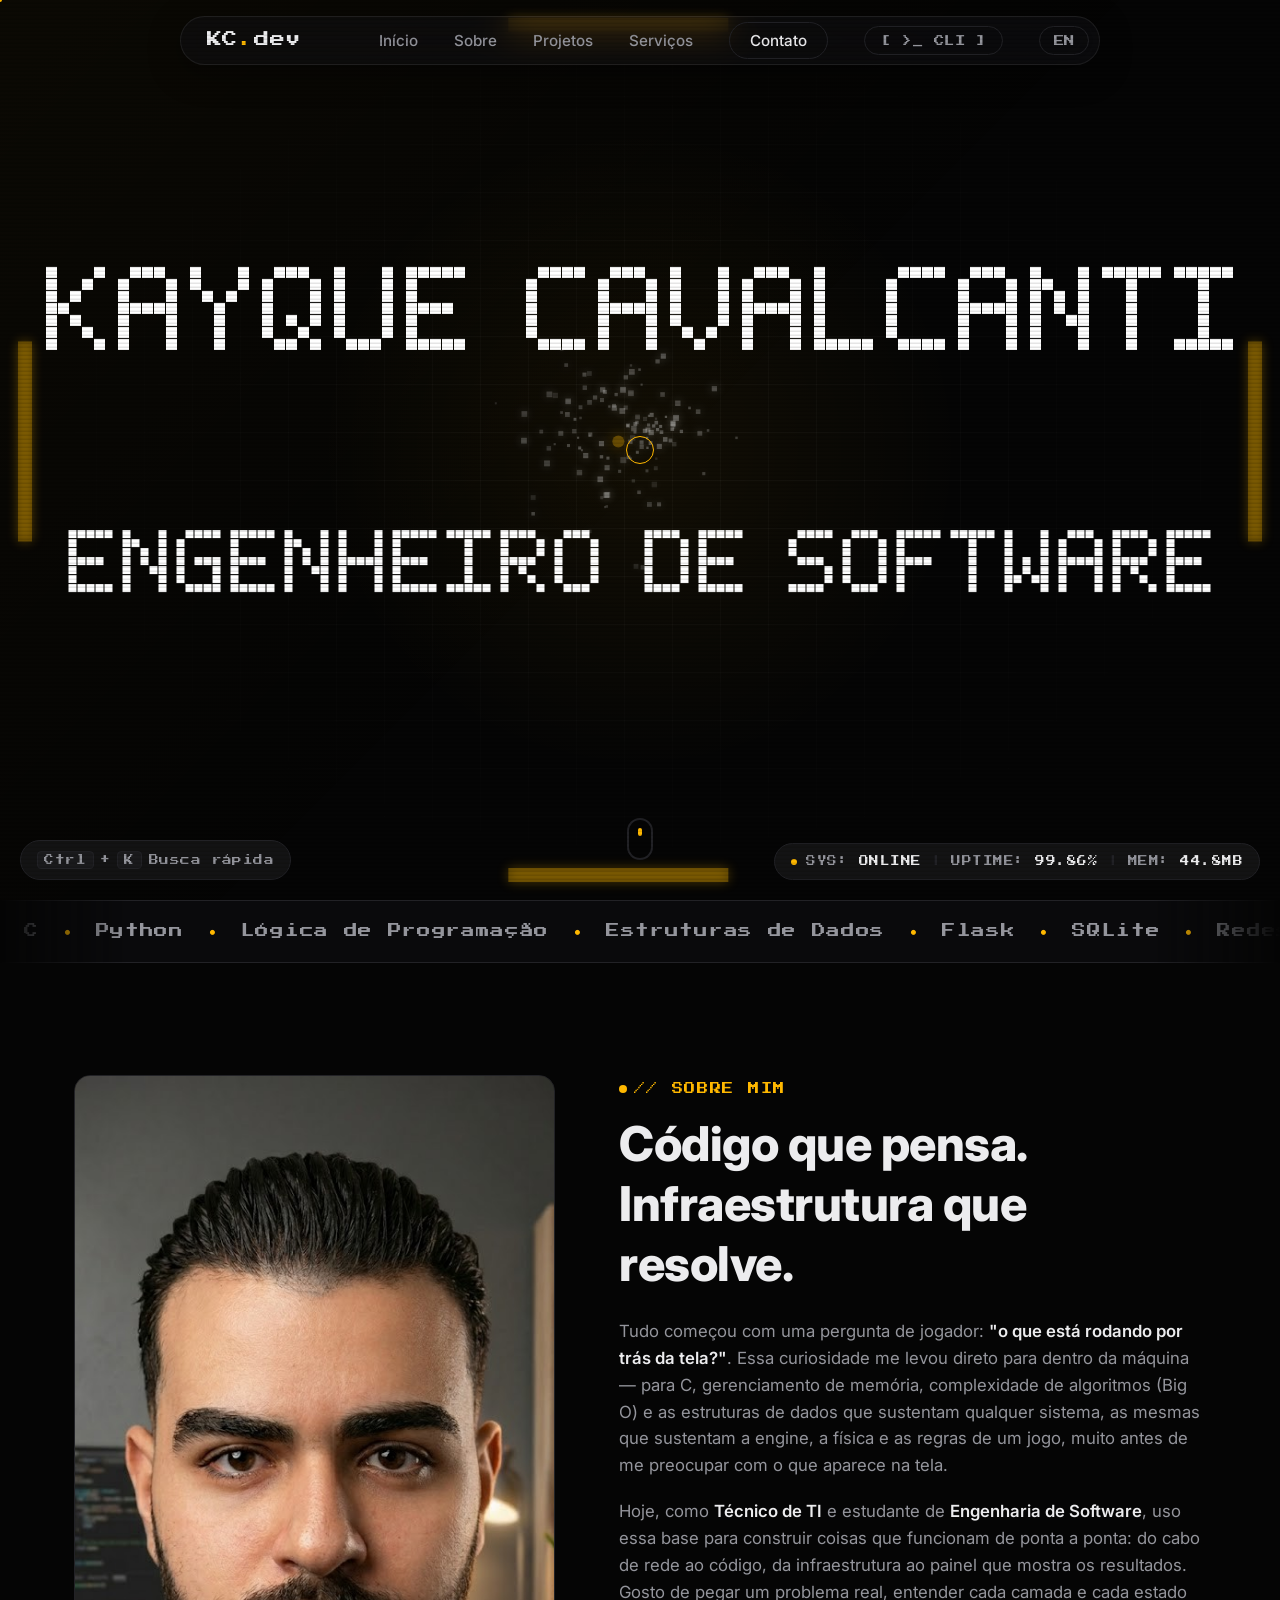
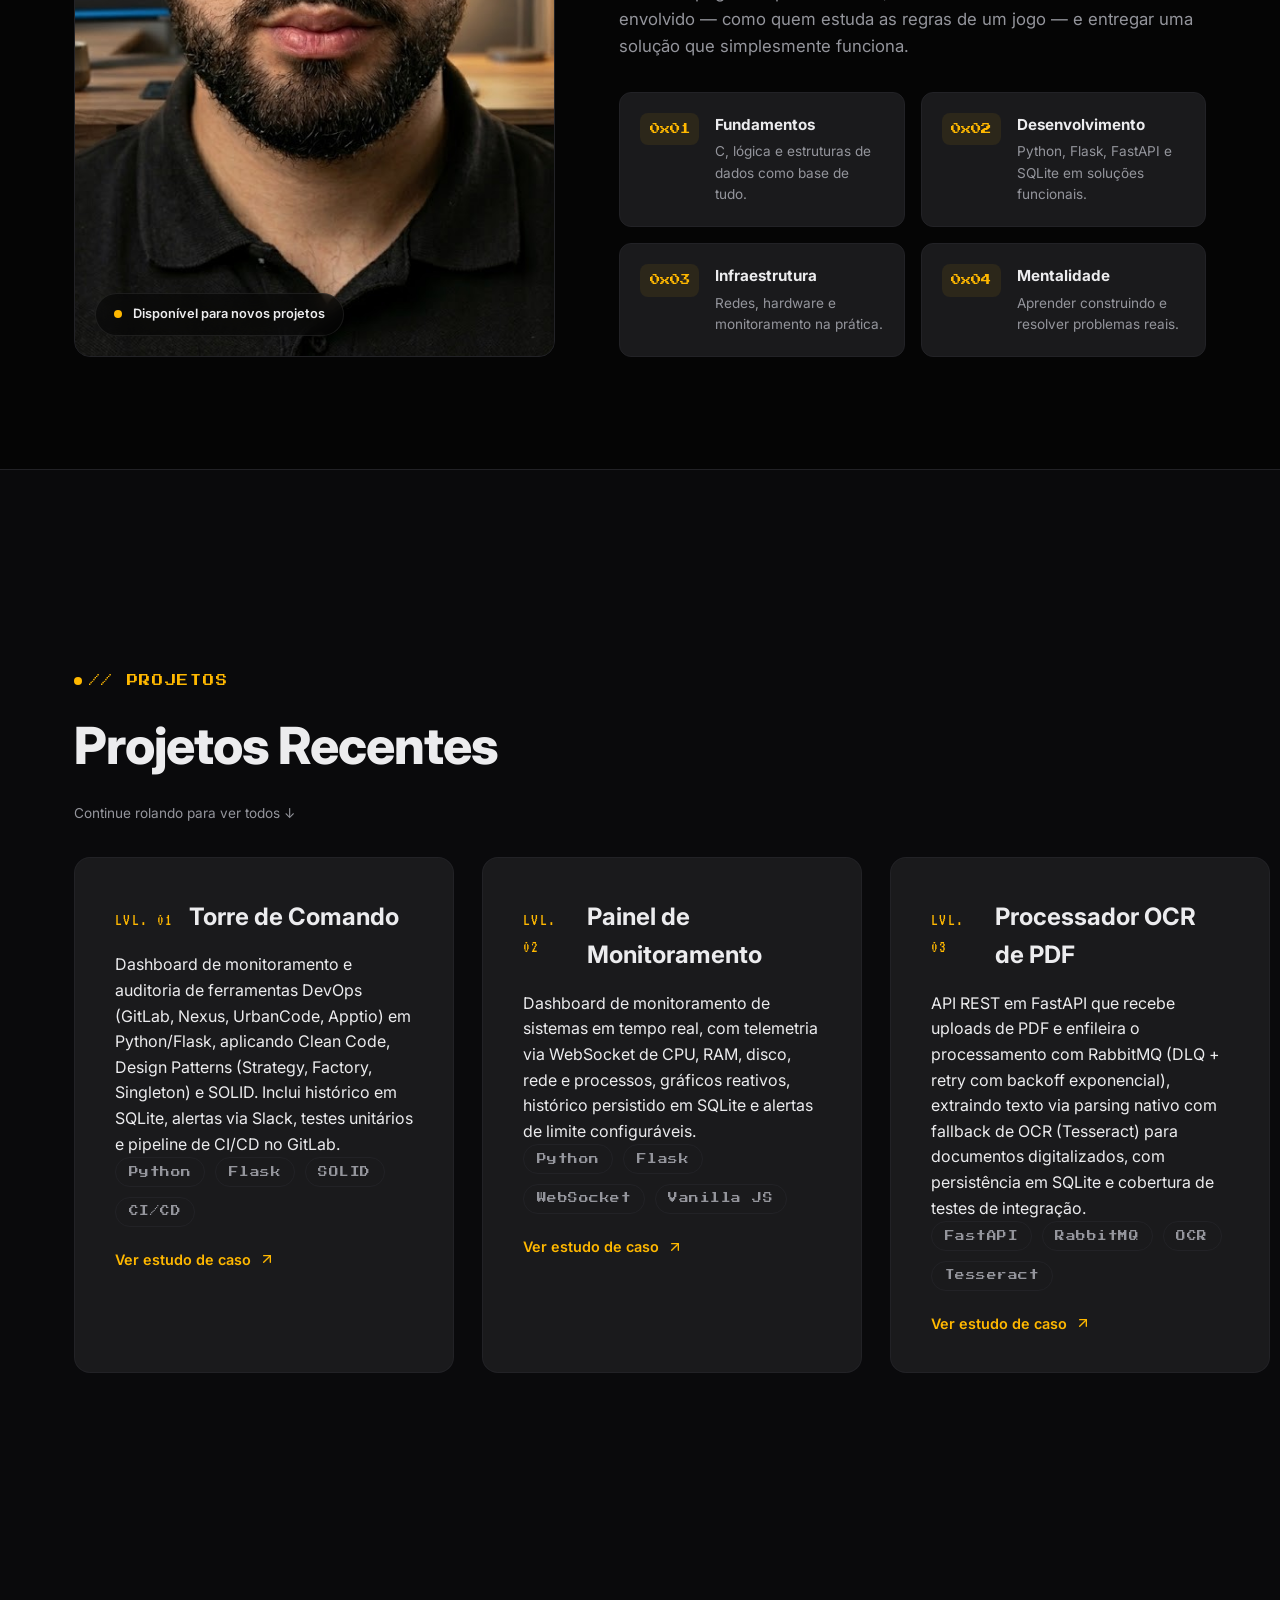
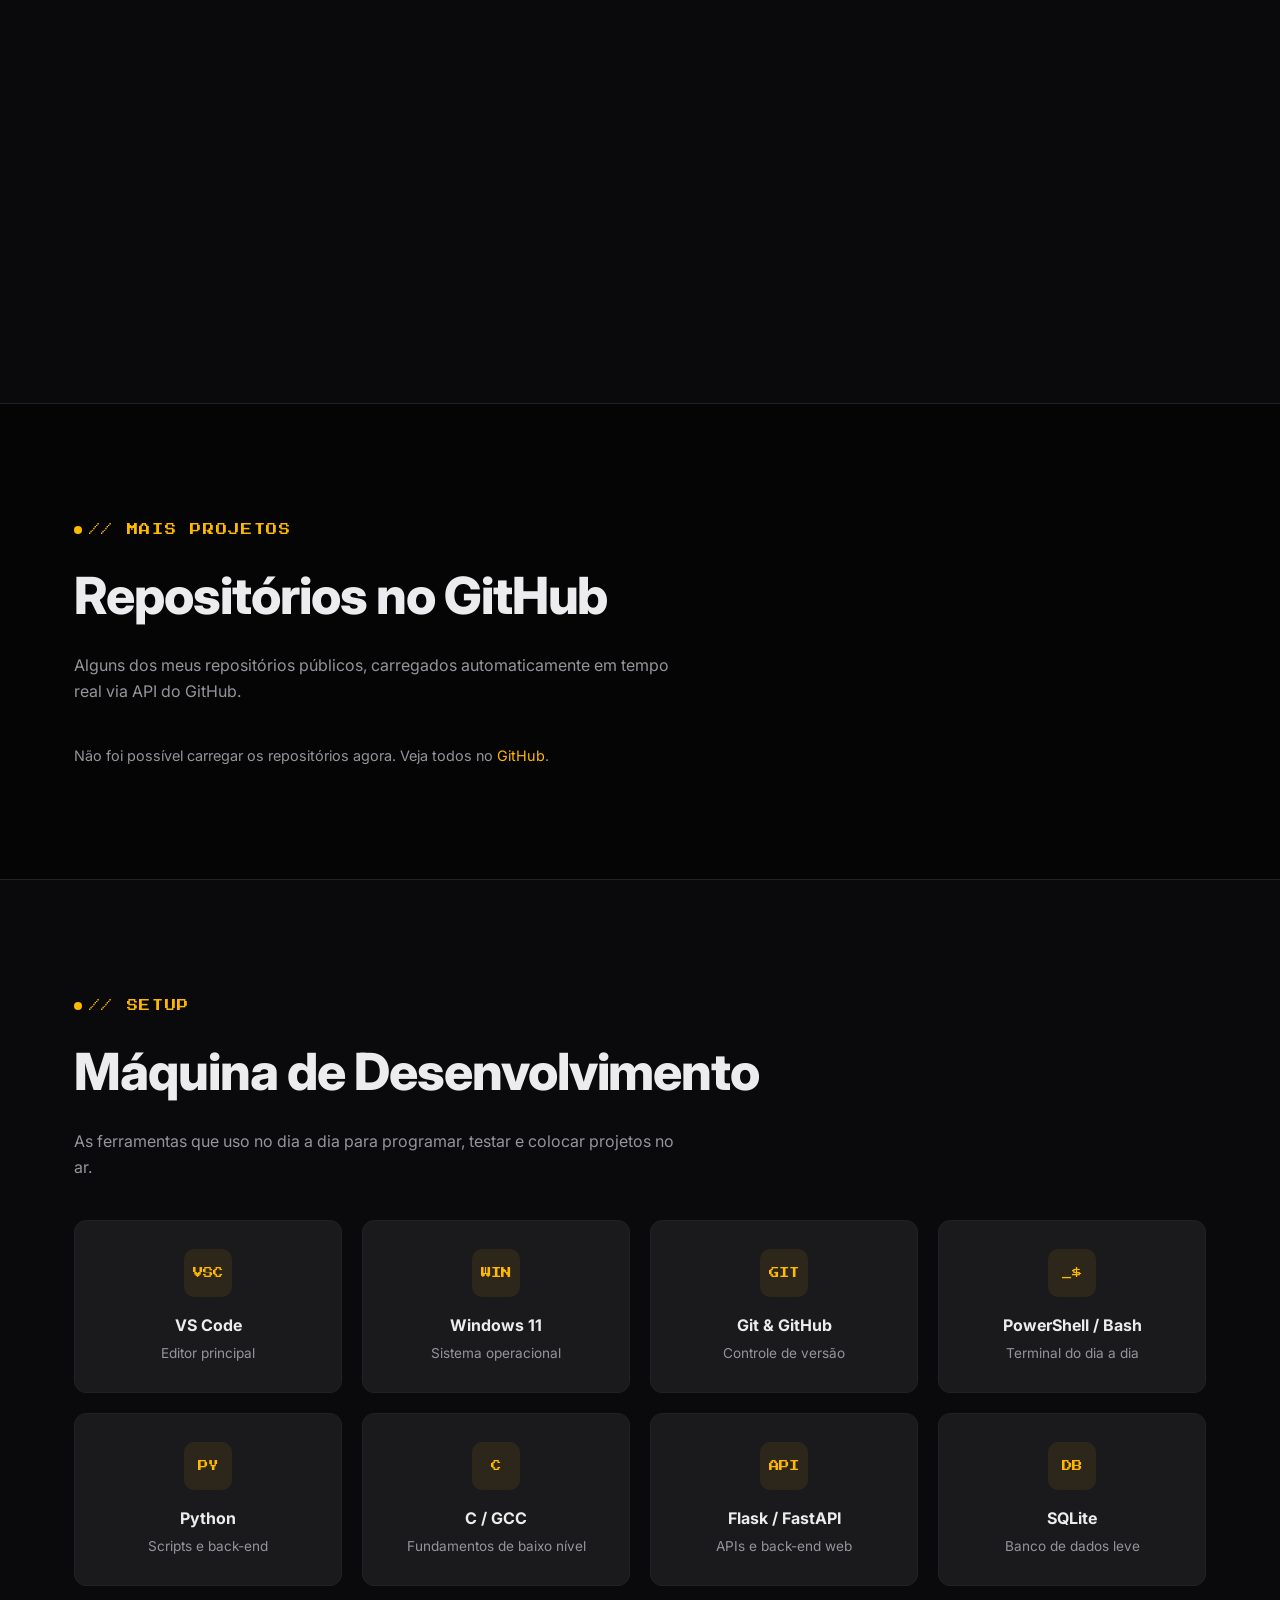
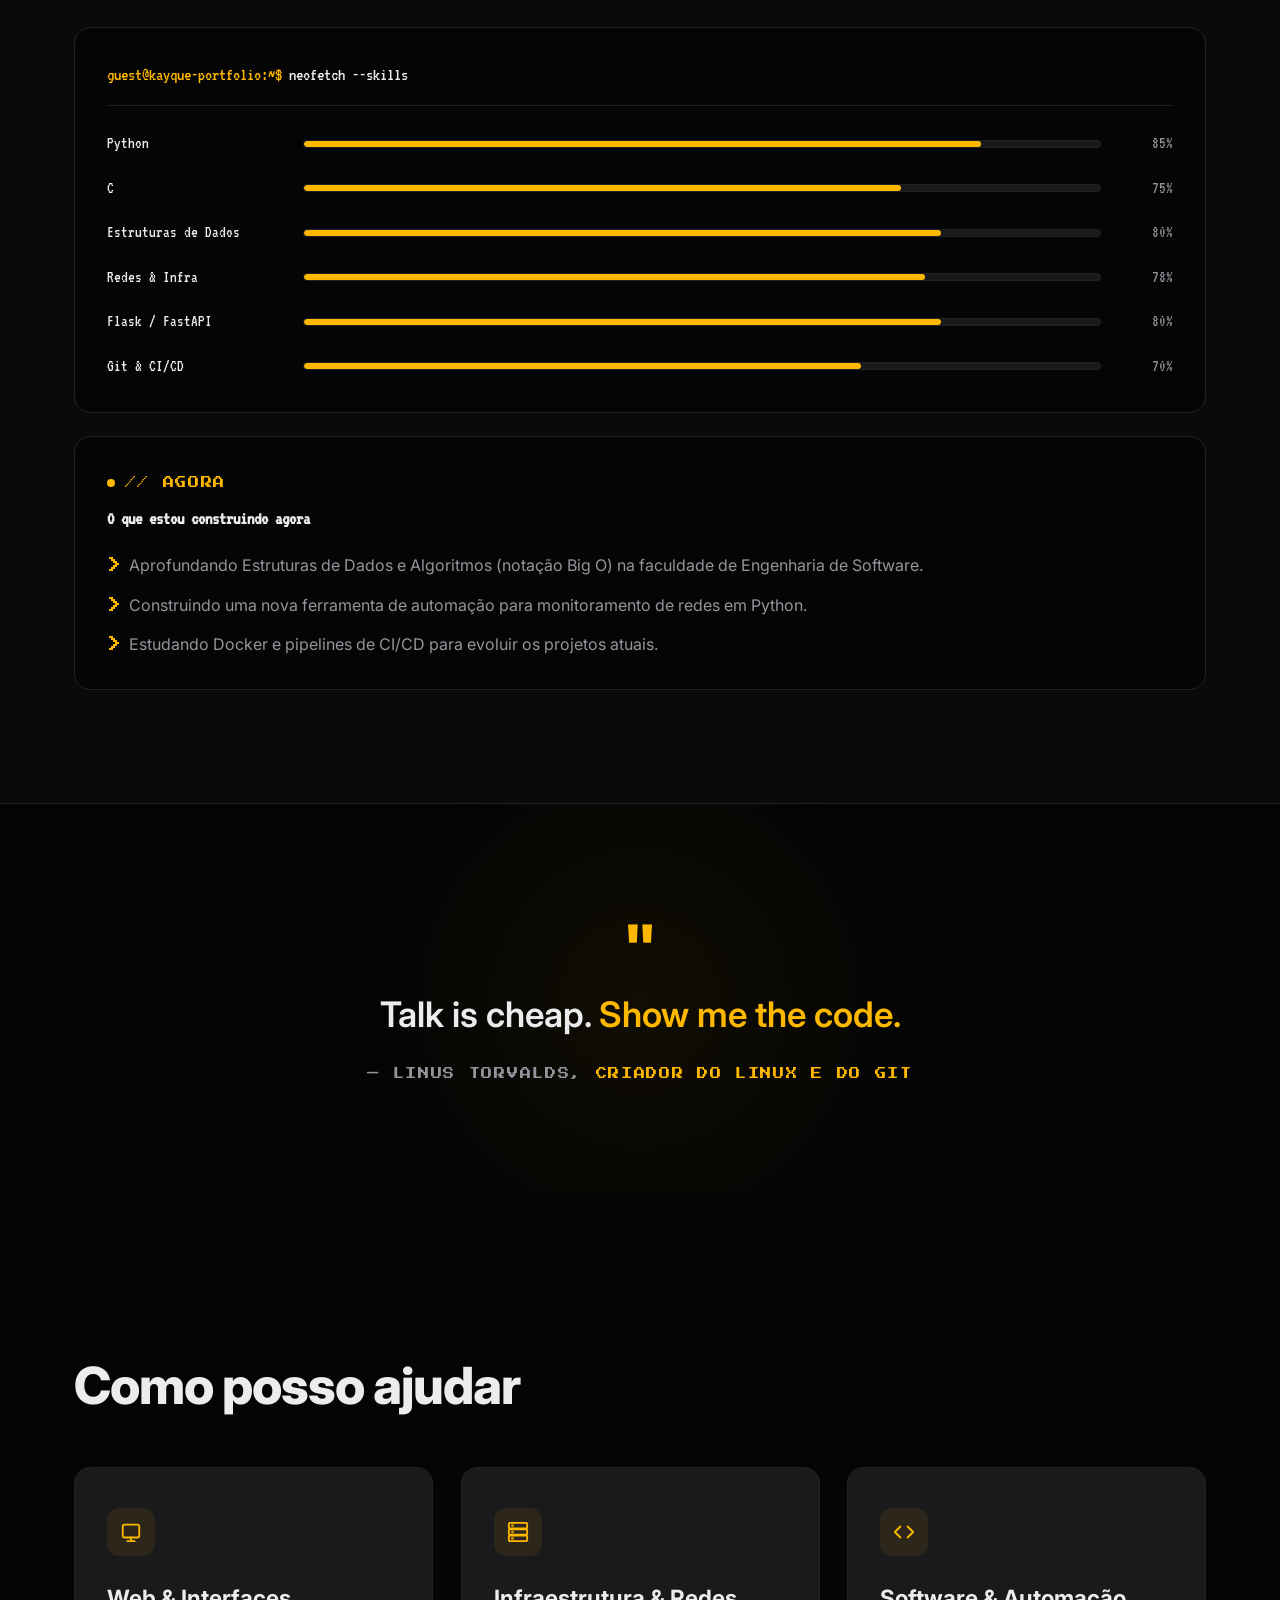
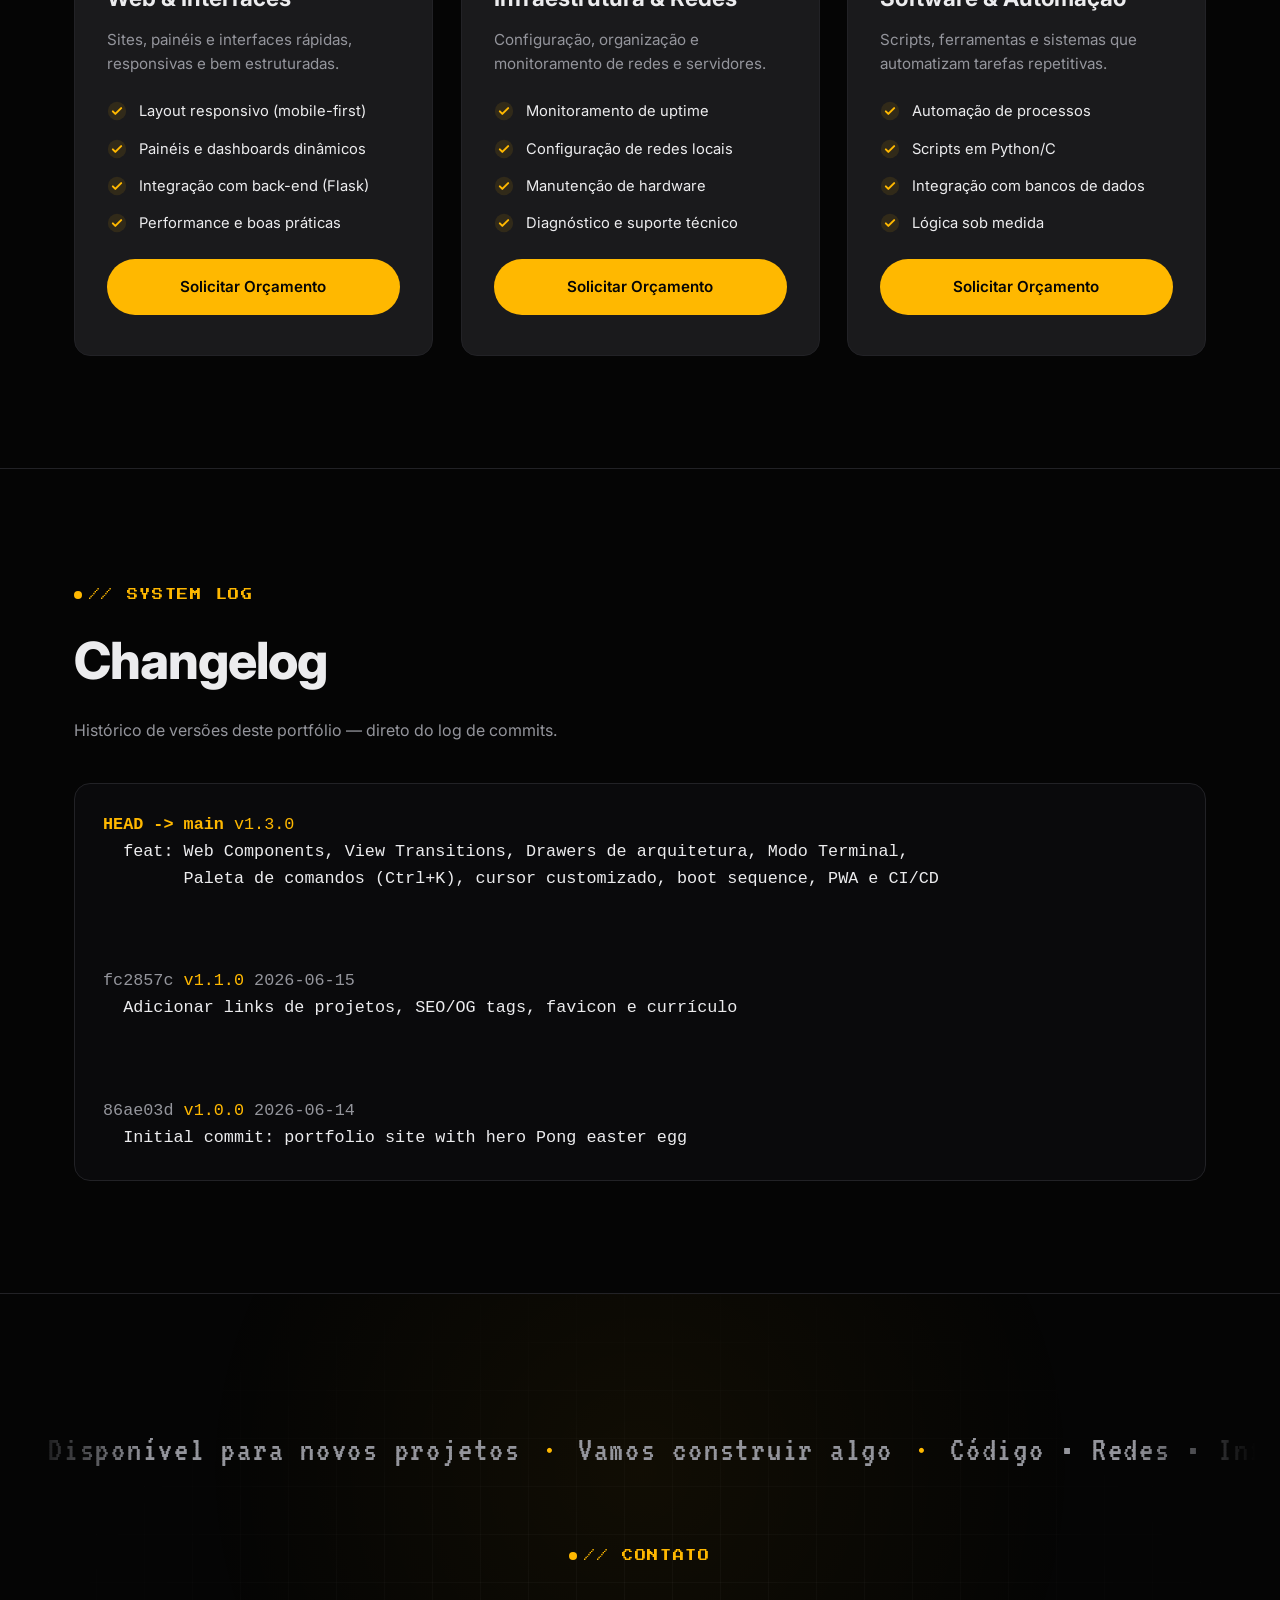
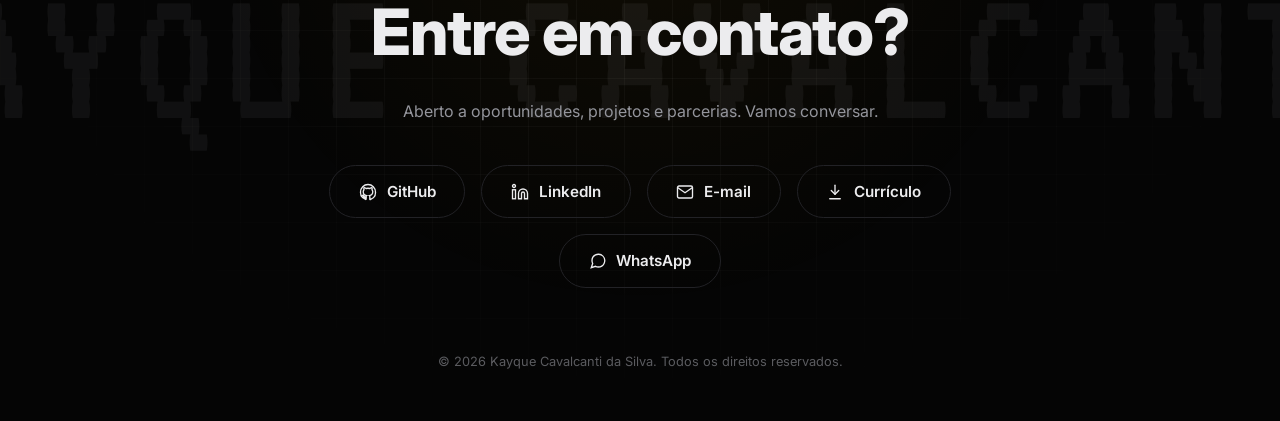
==== commit 141c99f1: "Adicionar i18n, SEO, README e melhorias de performance/seguranca - Internacionalizacao completa (PT/" ====
--- a/index.html
+++ b/index.html
@@ -3,7 +3,7 @@
 <head>
   <meta charset="UTF-8" />
   <meta name="viewport" content="width=device-width, initial-scale=1.0" />
-  <title>Kayque Cavalcanti da Silva | Portfólio</title>
+  <title data-i18n="meta.title">Kayque Cavalcanti da Silva | Portfólio</title>
   <meta name="description" content="Portfólio de Kayque Cavalcanti da Silva — Técnico de TI & Estudante de Engenharia de Software." />
   <link rel="canonical" href="https://kayquecavalcanti.github.io/portifolio/" />
 
@@ -46,12 +46,16 @@
   <link rel="preconnect" href="https://fonts.gstatic.com" crossorigin />
   <link href="https://fonts.googleapis.com/css2?family=Inter:wght@300;400;500;600;700;800&family=Press+Start+2P&family=VT323&display=swap" rel="stylesheet" />
 
+  <!-- Adianta a conexão com a API do GitHub usada na seção "Mais projetos" -->
+  <link rel="preconnect" href="https://api.github.com" />
+  <link rel="dns-prefetch" href="https://api.github.com" />
+
   <link rel="stylesheet" href="styles.css" />
 </head>
 <body>
 
   <!-- Acessibilidade: link para pular direto ao conteúdo -->
-  <a href="#main-content" class="skip-link">Pular para o conteúdo principal</a>
+  <a href="#main-content" class="skip-link" data-i18n="skipLink">Pular para o conteúdo principal</a>
 
   <!-- ============================ BOOT SEQUENCE ============================ -->
   <div class="boot-screen" id="bootScreen" aria-hidden="true">
@@ -71,15 +75,16 @@
       <a href="#home" class="logo">KC<span class="dot">.</span>dev</a>
 
       <ul class="nav-links" id="navLinks">
-        <li><a href="#home" class="nav-link">Início</a></li>
-        <li><a href="#about" class="nav-link">Sobre</a></li>
-        <li><a href="#projects" class="nav-link">Projetos</a></li>
-        <li><a href="#services" class="nav-link">Serviços</a></li>
-        <li><a href="#contact" class="nav-link nav-cta">Contato</a></li>
+        <li><a href="#home" class="nav-link" data-i18n="nav.home">Início</a></li>
+        <li><a href="#about" class="nav-link" data-i18n="nav.about">Sobre</a></li>
+        <li><a href="#projects" class="nav-link" data-i18n="nav.projects">Projetos</a></li>
+        <li><a href="#services" class="nav-link" data-i18n="nav.services">Serviços</a></li>
+        <li><a href="#contact" class="nav-link nav-cta" data-i18n="nav.contact">Contato</a></li>
         <li><button class="cli-toggle" id="cliToggle" type="button">[ &gt;_ CLI ]</button></li>
+        <li><button class="lang-toggle" id="langToggle" type="button">EN</button></li>
       </ul>
 
-      <button class="nav-toggle" id="navToggle" aria-label="Abrir menu">
+      <button class="nav-toggle" id="navToggle" data-i18n-attr-aria-label="nav.openMenu" aria-label="Abrir menu">
         <span></span><span></span><span></span>
       </button>
     </div>
@@ -105,11 +110,11 @@
       <div class="marquee-group">
         <span class="marquee-item">C</span><span class="marquee-sep">•</span>
         <span class="marquee-item">Python</span><span class="marquee-sep">•</span>
-        <span class="marquee-item">Lógica de Programação</span><span class="marquee-sep">•</span>
-        <span class="marquee-item">Estruturas de Dados</span><span class="marquee-sep">•</span>
+        <span class="marquee-item" data-i18n="marquee.logic">Lógica de Programação</span><span class="marquee-sep">•</span>
+        <span class="marquee-item" data-i18n="marquee.dataStructures">Estruturas de Dados</span><span class="marquee-sep">•</span>
         <span class="marquee-item">Flask</span><span class="marquee-sep">•</span>
         <span class="marquee-item">SQLite</span><span class="marquee-sep">•</span>
-        <span class="marquee-item">Redes</span><span class="marquee-sep">•</span>
+        <span class="marquee-item" data-i18n="marquee.networks">Redes</span><span class="marquee-sep">•</span>
         <span class="marquee-item">Hardware</span><span class="marquee-sep">•</span>
       </div>
     </div>
@@ -119,24 +124,24 @@
   <section class="about" id="about">
     <div class="container about-grid">
       <div class="about-image reveal">
-        <img src="perfil.jpg" alt="Foto de perfil de Kayque Cavalcanti da Silva" />
+        <img src="perfil.jpg" alt="Foto de perfil de Kayque Cavalcanti da Silva" width="687" height="955" loading="lazy" decoding="async" />
         <div class="availability-badge">
           <span class="pulse-dot"></span>
-          Disponível para novos projetos
+          <span data-i18n="about.badge">Disponível para novos projetos</span>
         </div>
       </div>
 
       <div class="about-content reveal">
-        <span class="section-label">// Sobre mim</span>
-        <h2 class="about-title">Código que pensa.<br />Infraestrutura que resolve.</h2>
-        <p class="about-text">
+        <span class="section-label" data-i18n="about.label">// Sobre mim</span>
+        <h2 class="about-title" data-i18n-html="about.title">Código que pensa.<br />Infraestrutura que resolve.</h2>
+        <p class="about-text" data-i18n-html="about.p1">
           Tudo começou com uma pergunta de jogador: <strong>"o que está rodando por trás da tela?"</strong>.
           Essa curiosidade me levou direto para dentro da máquina — para C, gerenciamento de memória,
           complexidade de algoritmos (Big O) e as estruturas de dados que sustentam qualquer sistema,
           as mesmas que sustentam a engine, a física e as regras de um jogo, muito antes de me
           preocupar com o que aparece na tela.
         </p>
-        <p class="about-text">
+        <p class="about-text" data-i18n-html="about.p2">
           Hoje, como <strong>Técnico de TI</strong> e estudante de <strong>Engenharia de Software</strong>,
           uso essa base para construir coisas que funcionam de ponta a ponta: do cabo de rede ao
           código, da infraestrutura ao painel que mostra os resultados. Gosto de pegar um problema
@@ -148,29 +153,29 @@
           <div class="focus-item">
             <span class="focus-icon">0x01</span>
             <div>
-              <h4>Fundamentos</h4>
-              <p>C, lógica e estruturas de dados como base de tudo.</p>
+              <h4 data-i18n="about.focus.f1Title">Fundamentos</h4>
+              <p data-i18n="about.focus.f1Text">C, lógica e estruturas de dados como base de tudo.</p>
             </div>
           </div>
           <div class="focus-item">
             <span class="focus-icon">0x02</span>
             <div>
-              <h4>Desenvolvimento</h4>
-              <p>Python, Flask, FastAPI e SQLite em soluções funcionais.</p>
+              <h4 data-i18n="about.focus.f2Title">Desenvolvimento</h4>
+              <p data-i18n="about.focus.f2Text">Python, Flask, FastAPI e SQLite em soluções funcionais.</p>
             </div>
           </div>
           <div class="focus-item">
             <span class="focus-icon">0x03</span>
             <div>
-              <h4>Infraestrutura</h4>
-              <p>Redes, hardware e monitoramento na prática.</p>
+              <h4 data-i18n="about.focus.f3Title">Infraestrutura</h4>
+              <p data-i18n="about.focus.f3Text">Redes, hardware e monitoramento na prática.</p>
             </div>
           </div>
           <div class="focus-item">
             <span class="focus-icon">0x04</span>
             <div>
-              <h4>Mentalidade</h4>
-              <p>Aprender construindo e resolver problemas reais.</p>
+              <h4 data-i18n="about.focus.f4Title">Mentalidade</h4>
+              <p data-i18n="about.focus.f4Text">Aprender construindo e resolver problemas reais.</p>
             </div>
           </div>
         </div>
@@ -180,10 +185,12 @@
 
   <!-- ============================ PROJETOS ============================ -->
   <section class="projects" id="projects">
+   <div class="projects-pin" id="projectsPin">
+    <div class="projects-sticky">
     <div class="container">
-      <span class="section-label reveal">// Projetos</span>
-      <h2 class="section-title reveal">Projetos Recentes</h2>
-      <p class="scroll-hint reveal">Arraste para o lado →</p>
+      <span class="section-label reveal" data-i18n="projects.label">// Projetos</span>
+      <h2 class="section-title reveal" data-i18n="projects.title">Projetos Recentes</h2>
+      <p class="scroll-hint reveal" id="projectsHint" data-i18n="projects.hintDrag">Arraste para o lado →</p>
 
       <div class="projects-grid" id="projectsGrid">
 
@@ -193,10 +200,11 @@
           featured
           number="LVL. 01"
           title="Torre de Comando"
+          data-i18n-title="projects.cards.torreDeComando.title"
           github="https://github.com/KayqueCavalcanti/command-tower"
           case-study="torre-de-comando"
         >
-          <p slot="description">
+          <p slot="description" data-i18n="projects.cards.torreDeComando.description">
             Dashboard de monitoramento e auditoria de ferramentas DevOps (GitLab, Nexus, UrbanCode, Apptio)
             em Python/Flask, aplicando Clean Code, Design Patterns (Strategy, Factory, Singleton) e SOLID.
             Inclui histórico em SQLite, alertas via Slack, testes unitários e pipeline de CI/CD no GitLab.
@@ -212,10 +220,11 @@
           class="reveal reveal-delay-1"
           number="LVL. 02"
           title="Painel de Monitoramento"
+          data-i18n-title="projects.cards.painelMonitoramento.title"
           github="https://github.com/KayqueCavalcanti/dashboard-interativo"
           case-study="painel-monitoramento"
         >
-          <p slot="description">
+          <p slot="description" data-i18n="projects.cards.painelMonitoramento.description">
             Dashboard de monitoramento de sistemas em tempo real, com telemetria via WebSocket
             de CPU, RAM, disco, rede e processos, gráficos reativos, histórico persistido em
             SQLite e alertas de limite configuráveis.
@@ -231,10 +240,11 @@
           class="reveal reveal-delay-2"
           number="LVL. 03"
           title="Processador OCR de PDF"
+          data-i18n-title="projects.cards.processadorOcr.title"
           github="https://github.com/KayqueCavalcanti/processador-pdfs"
           case-study="processador-ocr"
         >
-          <p slot="description">
+          <p slot="description" data-i18n="projects.cards.processadorOcr.description">
             API REST em FastAPI que recebe uploads de PDF e enfileira o processamento com
             RabbitMQ (DLQ + retry com backoff exponencial), extraindo texto via parsing nativo
             com fallback de OCR (Tesseract) para documentos digitalizados, com persistência em
@@ -251,10 +261,11 @@
           class="reveal"
           number="LVL. 04"
           title="Sistema de Cotação"
+          data-i18n-title="projects.cards.sistemaCotacao.title"
           github="https://github.com/KayqueCavalcanti/quotation-system"
           case-study="sistema-cotacao"
         >
-          <p slot="description">
+          <p slot="description" data-i18n="projects.cards.sistemaCotacao.description">
             Sistema de orçamento e cotação com backend em FastAPI e frontend em HTML, CSS e
             JavaScript, automatizando o fluxo entre solicitação e proposta.
           </p>
@@ -267,26 +278,28 @@
         <article class="project-card coming-soon reveal reveal-delay-1">
           <div class="card-inner">
             <span class="coming-soon-icon">_</span>
-            <h3>Próximo Projeto</h3>
-            <p>Algo novo está sendo compilado. Em construção.</p>
+            <h3 data-i18n="projects.comingSoon.title">Próximo Projeto</h3>
+            <p data-i18n="projects.comingSoon.text">Algo novo está sendo compilado. Em construção.</p>
           </div>
         </article>
 
       </div>
     </div>
+    </div>
+   </div>
   </section>
 
   <!-- ============================ MAIS PROJETOS (GITHUB) ============================ -->
   <section class="github-projects" id="github-projects">
     <div class="container">
-      <span class="section-label reveal">// Mais Projetos</span>
-      <h2 class="section-title reveal">Repositórios no GitHub</h2>
-      <p class="section-intro reveal">
+      <span class="section-label reveal" data-i18n="github.label">// Mais Projetos</span>
+      <h2 class="section-title reveal" data-i18n="github.title">Repositórios no GitHub</h2>
+      <p class="section-intro reveal" data-i18n="github.intro">
         Alguns dos meus repositórios públicos, carregados automaticamente em tempo real via API do GitHub.
       </p>
 
       <div class="github-grid" id="githubGrid">
-        <p class="github-status">Carregando repositórios...</p>
+        <p class="github-status" data-i18n="github.loading">Carregando repositórios...</p>
       </div>
     </div>
   </section>
@@ -294,52 +307,52 @@
   <!-- ============================ MÁQUINA DE DESENVOLVIMENTO ============================ -->
   <section class="dev-machine" id="dev-machine">
     <div class="container">
-      <span class="section-label reveal">// Setup</span>
-      <h2 class="section-title reveal">Máquina de Desenvolvimento</h2>
-      <p class="section-intro reveal">
+      <span class="section-label reveal" data-i18n="devMachine.label">// Setup</span>
+      <h2 class="section-title reveal" data-i18n="devMachine.title">Máquina de Desenvolvimento</h2>
+      <p class="section-intro reveal" data-i18n="devMachine.intro">
         As ferramentas que uso no dia a dia para programar, testar e colocar projetos no ar.
       </p>
 
       <div class="tools-grid">
         <div class="tool-card reveal">
           <span class="tool-icon">VSC</span>
-          <h4>VS Code</h4>
-          <p>Editor principal</p>
+          <h4 data-i18n="devMachine.tools.vscodeTitle">VS Code</h4>
+          <p data-i18n="devMachine.tools.vscodeDesc">Editor principal</p>
         </div>
         <div class="tool-card reveal reveal-delay-1">
           <span class="tool-icon">WIN</span>
-          <h4>Windows 11</h4>
-          <p>Sistema operacional</p>
+          <h4 data-i18n="devMachine.tools.windowsTitle">Windows 11</h4>
+          <p data-i18n="devMachine.tools.windowsDesc">Sistema operacional</p>
         </div>
         <div class="tool-card reveal reveal-delay-2">
           <span class="tool-icon">GIT</span>
-          <h4>Git &amp; GitHub</h4>
-          <p>Controle de versão</p>
+          <h4 data-i18n-html="devMachine.tools.gitTitle">Git &amp; GitHub</h4>
+          <p data-i18n="devMachine.tools.gitDesc">Controle de versão</p>
         </div>
         <div class="tool-card reveal reveal-delay-3">
           <span class="tool-icon">_$</span>
-          <h4>PowerShell / Bash</h4>
-          <p>Terminal do dia a dia</p>
+          <h4 data-i18n="devMachine.tools.shellTitle">PowerShell / Bash</h4>
+          <p data-i18n="devMachine.tools.shellDesc">Terminal do dia a dia</p>
         </div>
         <div class="tool-card reveal">
           <span class="tool-icon">PY</span>
-          <h4>Python</h4>
-          <p>Scripts e back-end</p>
+          <h4 data-i18n="devMachine.tools.pythonTitle">Python</h4>
+          <p data-i18n="devMachine.tools.pythonDesc">Scripts e back-end</p>
         </div>
         <div class="tool-card reveal reveal-delay-1">
           <span class="tool-icon">C</span>
-          <h4>C / GCC</h4>
-          <p>Fundamentos de baixo nível</p>
+          <h4 data-i18n="devMachine.tools.cTitle">C / GCC</h4>
+          <p data-i18n="devMachine.tools.cDesc">Fundamentos de baixo nível</p>
         </div>
         <div class="tool-card reveal reveal-delay-2">
           <span class="tool-icon">API</span>
-          <h4>Flask / FastAPI</h4>
-          <p>APIs e back-end web</p>
+          <h4 data-i18n="devMachine.tools.apiTitle">Flask / FastAPI</h4>
+          <p data-i18n="devMachine.tools.apiDesc">APIs e back-end web</p>
         </div>
         <div class="tool-card reveal reveal-delay-3">
           <span class="tool-icon">DB</span>
-          <h4>SQLite</h4>
-          <p>Banco de dados leve</p>
+          <h4 data-i18n="devMachine.tools.dbTitle">SQLite</h4>
+          <p data-i18n="devMachine.tools.dbDesc">Banco de dados leve</p>
         </div>
       </div>
 
@@ -359,12 +372,12 @@
             <span class="spec-value">75%</span>
           </div>
           <div class="spec-row">
-            <span class="spec-label">Estruturas de Dados</span>
+            <span class="spec-label" data-i18n-html="devMachine.specs.dataStructures">Estruturas de Dados</span>
             <span class="spec-bar"><span class="spec-fill" style="--target-width: 80%"></span></span>
             <span class="spec-value">80%</span>
           </div>
           <div class="spec-row">
-            <span class="spec-label">Redes &amp; Infra</span>
+            <span class="spec-label" data-i18n-html="devMachine.specs.networksInfra">Redes &amp; Infra</span>
             <span class="spec-bar"><span class="spec-fill" style="--target-width: 78%"></span></span>
             <span class="spec-value">78%</span>
           </div>
@@ -379,6 +392,19 @@
             <span class="spec-value">70%</span>
           </div>
         </div>
+      </div>
+
+      <div class="now-panel reveal">
+        <div class="now-header">
+          <span class="pulse-dot"></span>
+          <span class="now-label" data-i18n="now.label">// Agora</span>
+        </div>
+        <h3 class="now-title" data-i18n="now.title">O que estou construindo agora</h3>
+        <ul class="now-list">
+          <li data-i18n="now.item1">Aprofundando Estruturas de Dados e Algoritmos (notação Big O) na faculdade de Engenharia de Software.</li>
+          <li data-i18n="now.item2">Construindo uma nova ferramenta de automação para monitoramento de redes em Python.</li>
+          <li data-i18n="now.item3">Estudando Docker e pipelines de CI/CD para evoluir os projetos atuais.</li>
+        </ul>
       </div>
     </div>
   </section>
@@ -390,15 +416,15 @@
       <p class="quote-text reveal">
         Talk is cheap. <span class="quote-highlight">Show me the code.</span>
       </p>
-      <p class="quote-author reveal">— Linus Torvalds, <span>criador do Linux e do Git</span></p>
+      <p class="quote-author reveal" data-i18n-html="quote.author">— Linus Torvalds, <span>criador do Linux e do Git</span></p>
     </div>
   </section>
 
   <!-- ============================ SERVIÇOS ============================ -->
   <section class="services" id="services">
     <div class="container">
-      <span class="section-label reveal">// Serviços</span>
-      <h2 class="section-title reveal">Como posso ajudar</h2>
+      <span class="section-label reveal" data-i18n="services.label">// Serviços</span>
+      <h2 class="section-title reveal" data-i18n="services.title">Como posso ajudar</h2>
 
       <div class="services-grid">
 
@@ -407,15 +433,15 @@
           <div class="service-icon">
             <svg width="22" height="22" viewBox="0 0 24 24" fill="none" stroke="currentColor" stroke-width="2" stroke-linecap="round" stroke-linejoin="round"><rect x="3" y="4" width="18" height="14" rx="2"/><line x1="8" y1="22" x2="16" y2="22"/><line x1="12" y1="18" x2="12" y2="22"/></svg>
           </div>
-          <h3>Web &amp; Interfaces</h3>
-          <p>Sites, painéis e interfaces rápidas, responsivas e bem estruturadas.</p>
+          <h3 data-i18n-html="services.card1.title">Web &amp; Interfaces</h3>
+          <p data-i18n="services.card1.desc">Sites, painéis e interfaces rápidas, responsivas e bem estruturadas.</p>
           <ul class="service-list">
-            <li><svg class="check-icon" viewBox="0 0 24 24"><circle cx="12" cy="12" r="11"/><path d="M7 12.5l3 3 7-7"/></svg> Layout responsivo (mobile-first)</li>
-            <li><svg class="check-icon" viewBox="0 0 24 24"><circle cx="12" cy="12" r="11"/><path d="M7 12.5l3 3 7-7"/></svg> Painéis e dashboards dinâmicos</li>
-            <li><svg class="check-icon" viewBox="0 0 24 24"><circle cx="12" cy="12" r="11"/><path d="M7 12.5l3 3 7-7"/></svg> Integração com back-end (Flask)</li>
-            <li><svg class="check-icon" viewBox="0 0 24 24"><circle cx="12" cy="12" r="11"/><path d="M7 12.5l3 3 7-7"/></svg> Performance e boas práticas</li>
+            <li><svg class="check-icon" viewBox="0 0 24 24"><circle cx="12" cy="12" r="11"/><path d="M7 12.5l3 3 7-7"/></svg> <span data-i18n="services.card1.item1">Layout responsivo (mobile-first)</span></li>
+            <li><svg class="check-icon" viewBox="0 0 24 24"><circle cx="12" cy="12" r="11"/><path d="M7 12.5l3 3 7-7"/></svg> <span data-i18n="services.card1.item2">Painéis e dashboards dinâmicos</span></li>
+            <li><svg class="check-icon" viewBox="0 0 24 24"><circle cx="12" cy="12" r="11"/><path d="M7 12.5l3 3 7-7"/></svg> <span data-i18n="services.card1.item3">Integração com back-end (Flask)</span></li>
+            <li><svg class="check-icon" viewBox="0 0 24 24"><circle cx="12" cy="12" r="11"/><path d="M7 12.5l3 3 7-7"/></svg> <span data-i18n="services.card1.item4">Performance e boas práticas</span></li>
           </ul>
-          <a href="#" class="btn btn-primary btn-block wa-btn" target="_blank" rel="noopener noreferrer" data-message="Olá! Vi seu portfólio e tenho um projeto de site/interface. Podemos conversar sobre um orçamento?">Solicitar Orçamento</a>
+          <a href="#" class="btn btn-primary btn-block wa-btn" target="_blank" rel="noopener noreferrer" data-message="Olá! Vi seu portfólio e tenho um projeto de site/interface. Podemos conversar sobre um orçamento?" data-i18n="services.requestQuote">Solicitar Orçamento</a>
         </div>
 
         <!-- Serviço 2 -->
@@ -423,15 +449,15 @@
           <div class="service-icon">
             <svg width="22" height="22" viewBox="0 0 24 24" fill="none" stroke="currentColor" stroke-width="2" stroke-linecap="round" stroke-linejoin="round"><rect x="2" y="2" width="20" height="6" rx="1"/><rect x="2" y="9" width="20" height="6" rx="1"/><rect x="2" y="16" width="20" height="6" rx="1"/><circle cx="6" cy="5" r="0.5"/><circle cx="6" cy="12" r="0.5"/><circle cx="6" cy="19" r="0.5"/></svg>
           </div>
-          <h3>Infraestrutura &amp; Redes</h3>
-          <p>Configuração, organização e monitoramento de redes e servidores.</p>
+          <h3 data-i18n-html="services.card2.title">Infraestrutura &amp; Redes</h3>
+          <p data-i18n="services.card2.desc">Configuração, organização e monitoramento de redes e servidores.</p>
           <ul class="service-list">
-            <li><svg class="check-icon" viewBox="0 0 24 24"><circle cx="12" cy="12" r="11"/><path d="M7 12.5l3 3 7-7"/></svg> Monitoramento de uptime</li>
-            <li><svg class="check-icon" viewBox="0 0 24 24"><circle cx="12" cy="12" r="11"/><path d="M7 12.5l3 3 7-7"/></svg> Configuração de redes locais</li>
-            <li><svg class="check-icon" viewBox="0 0 24 24"><circle cx="12" cy="12" r="11"/><path d="M7 12.5l3 3 7-7"/></svg> Manutenção de hardware</li>
-            <li><svg class="check-icon" viewBox="0 0 24 24"><circle cx="12" cy="12" r="11"/><path d="M7 12.5l3 3 7-7"/></svg> Diagnóstico e suporte técnico</li>
+            <li><svg class="check-icon" viewBox="0 0 24 24"><circle cx="12" cy="12" r="11"/><path d="M7 12.5l3 3 7-7"/></svg> <span data-i18n="services.card2.item1">Monitoramento de uptime</span></li>
+            <li><svg class="check-icon" viewBox="0 0 24 24"><circle cx="12" cy="12" r="11"/><path d="M7 12.5l3 3 7-7"/></svg> <span data-i18n="services.card2.item2">Configuração de redes locais</span></li>
+            <li><svg class="check-icon" viewBox="0 0 24 24"><circle cx="12" cy="12" r="11"/><path d="M7 12.5l3 3 7-7"/></svg> <span data-i18n="services.card2.item3">Manutenção de hardware</span></li>
+            <li><svg class="check-icon" viewBox="0 0 24 24"><circle cx="12" cy="12" r="11"/><path d="M7 12.5l3 3 7-7"/></svg> <span data-i18n="services.card2.item4">Diagnóstico e suporte técnico</span></li>
           </ul>
-          <a href="#" class="btn btn-primary btn-block wa-btn" target="_blank" rel="noopener noreferrer" data-message="Olá! Vi seu portfólio e preciso de ajuda com infraestrutura/redes. Podemos conversar?">Solicitar Orçamento</a>
+          <a href="#" class="btn btn-primary btn-block wa-btn" target="_blank" rel="noopener noreferrer" data-message="Olá! Vi seu portfólio e preciso de ajuda com infraestrutura/redes. Podemos conversar?" data-i18n="services.requestQuote">Solicitar Orçamento</a>
         </div>
 
         <!-- Serviço 3 -->
@@ -439,15 +465,15 @@
           <div class="service-icon">
             <svg width="22" height="22" viewBox="0 0 24 24" fill="none" stroke="currentColor" stroke-width="2" stroke-linecap="round" stroke-linejoin="round"><polyline points="16 18 22 12 16 6"/><polyline points="8 6 2 12 8 18"/></svg>
           </div>
-          <h3>Software &amp; Automação</h3>
-          <p>Scripts, ferramentas e sistemas que automatizam tarefas repetitivas.</p>
+          <h3 data-i18n-html="services.card3.title">Software &amp; Automação</h3>
+          <p data-i18n="services.card3.desc">Scripts, ferramentas e sistemas que automatizam tarefas repetitivas.</p>
           <ul class="service-list">
-            <li><svg class="check-icon" viewBox="0 0 24 24"><circle cx="12" cy="12" r="11"/><path d="M7 12.5l3 3 7-7"/></svg> Automação de processos</li>
-            <li><svg class="check-icon" viewBox="0 0 24 24"><circle cx="12" cy="12" r="11"/><path d="M7 12.5l3 3 7-7"/></svg> Scripts em Python/C</li>
-            <li><svg class="check-icon" viewBox="0 0 24 24"><circle cx="12" cy="12" r="11"/><path d="M7 12.5l3 3 7-7"/></svg> Integração com bancos de dados</li>
-            <li><svg class="check-icon" viewBox="0 0 24 24"><circle cx="12" cy="12" r="11"/><path d="M7 12.5l3 3 7-7"/></svg> Lógica sob medida</li>
+            <li><svg class="check-icon" viewBox="0 0 24 24"><circle cx="12" cy="12" r="11"/><path d="M7 12.5l3 3 7-7"/></svg> <span data-i18n="services.card3.item1">Automação de processos</span></li>
+            <li><svg class="check-icon" viewBox="0 0 24 24"><circle cx="12" cy="12" r="11"/><path d="M7 12.5l3 3 7-7"/></svg> <span data-i18n="services.card3.item2">Scripts em Python/C</span></li>
+            <li><svg class="check-icon" viewBox="0 0 24 24"><circle cx="12" cy="12" r="11"/><path d="M7 12.5l3 3 7-7"/></svg> <span data-i18n="services.card3.item3">Integração com bancos de dados</span></li>
+            <li><svg class="check-icon" viewBox="0 0 24 24"><circle cx="12" cy="12" r="11"/><path d="M7 12.5l3 3 7-7"/></svg> <span data-i18n="services.card3.item4">Lógica sob medida</span></li>
           </ul>
-          <a href="#" class="btn btn-primary btn-block wa-btn" target="_blank" rel="noopener noreferrer" data-message="Olá! Vi seu portfólio e tenho uma ideia de automação/software. Podemos conversar sobre um orçamento?">Solicitar Orçamento</a>
+          <a href="#" class="btn btn-primary btn-block wa-btn" target="_blank" rel="noopener noreferrer" data-message="Olá! Vi seu portfólio e tenho uma ideia de automação/software. Podemos conversar sobre um orçamento?" data-i18n="services.requestQuote">Solicitar Orçamento</a>
         </div>
 
       </div>
@@ -457,9 +483,9 @@
   <!-- ============================ SYSTEM LOG (CHANGELOG) ============================ -->
   <section class="changelog" id="changelog">
     <div class="container">
-      <span class="section-label reveal">// System Log</span>
-      <h2 class="section-title reveal">Changelog</h2>
-      <p class="section-intro reveal">Histórico de versões deste portfólio — direto do log de commits.</p>
+      <span class="section-label reveal" data-i18n="changelog.label">// System Log</span>
+      <h2 class="section-title reveal" data-i18n="changelog.title">Changelog</h2>
+      <p class="section-intro reveal" data-i18n="changelog.intro">Histórico de versões deste portfólio — direto do log de commits.</p>
 
       <pre class="changelog-log reveal"><code><span class="log-entry"><span class="log-head">HEAD -&gt; main</span> <span class="log-tag">v1.3.0</span>
   feat: Web Components, View Transitions, Drawers de arquitetura, Modo Terminal,
@@ -483,72 +509,72 @@
     <div class="footer-marquee">
       <div class="marquee-track" id="footerMarqueeTrack">
         <div class="marquee-group">
-          <span class="marquee-item">Disponível para novos projetos</span><span class="marquee-sep">•</span>
-          <span class="marquee-item">Vamos construir algo</span><span class="marquee-sep">•</span>
-          <span class="marquee-item">Código • Redes • Infraestrutura</span><span class="marquee-sep">•</span>
-          <span class="marquee-item">Aberto a freelas e parcerias</span><span class="marquee-sep">•</span>
+          <span class="marquee-item" data-i18n="footer.marquee1">Disponível para novos projetos</span><span class="marquee-sep">•</span>
+          <span class="marquee-item" data-i18n="footer.marquee2">Vamos construir algo</span><span class="marquee-sep">•</span>
+          <span class="marquee-item" data-i18n="footer.marquee3">Código • Redes • Infraestrutura</span><span class="marquee-sep">•</span>
+          <span class="marquee-item" data-i18n="footer.marquee4">Aberto a freelas e parcerias</span><span class="marquee-sep">•</span>
         </div>
       </div>
     </div>
 
     <div class="footer-content reveal">
-      <span class="section-label">// Contato</span>
-      <h2 class="footer-title">Entre em contato?</h2>
-      <p class="footer-text">Aberto a oportunidades, projetos e parcerias. Vamos conversar.</p>
+      <span class="section-label" data-i18n="footer.label">// Contato</span>
+      <h2 class="footer-title" data-i18n="footer.title">Entre em contato?</h2>
+      <p class="footer-text" data-i18n="footer.text">Aberto a oportunidades, projetos e parcerias. Vamos conversar.</p>
 
       <div class="footer-links">
         <a href="https://github.com/KayqueCavalcanti?tab=repositories" target="_blank" rel="noopener noreferrer" class="oval-link">
           <svg viewBox="0 0 24 24"><path d="M12 2C6.48 2 2 6.58 2 12.25c0 4.51 2.87 8.33 6.84 9.68.5.1.68-.22.68-.49 0-.24-.01-.87-.01-1.7-2.78.62-3.37-1.36-3.37-1.36-.45-1.18-1.11-1.49-1.11-1.49-.91-.64.07-.63.07-.63 1 .07 1.53 1.05 1.53 1.05.89 1.56 2.34 1.11 2.91.85.09-.66.34-1.11.62-1.36-2.22-.26-4.55-1.14-4.55-5.07 0-1.12.39-2.04 1.03-2.76-.1-.26-.45-1.31.1-2.72 0 0 .84-.27 2.75 1.05a9.4 9.4 0 0 1 5 0c1.91-1.32 2.75-1.05 2.75-1.05.55 1.41.2 2.46.1 2.72.64.72 1.03 1.64 1.03 2.76 0 3.94-2.34 4.81-4.57 5.06.36.32.67.94.67 1.9 0 1.37-.01 2.48-.01 2.82 0 .27.18.6.69.49A10.02 10.02 0 0 0 22 12.25C22 6.58 17.52 2 12 2z"/></svg>
-          GitHub
+          <span data-i18n="footer.links.github">GitHub</span>
         </a>
         <a href="https://www.linkedin.com/in/kayque-cavalcanti-090438350/" target="_blank" rel="noopener noreferrer" class="oval-link">
           <svg viewBox="0 0 24 24"><path d="M16 8a6 6 0 0 1 6 6v7h-4v-7a2 2 0 0 0-2-2 2 2 0 0 0-2 2v7h-4v-7a6 6 0 0 1 6-6z"/><rect x="2" y="9" width="4" height="12"/><circle cx="4" cy="4" r="2"/></svg>
-          LinkedIn
+          <span data-i18n="footer.links.linkedin">LinkedIn</span>
         </a>
         <a href="mailto:kayque.silva969@gmail.com" class="oval-link">
           <svg viewBox="0 0 24 24"><rect x="2" y="4" width="20" height="16" rx="2"/><path d="M22 6l-10 7L2 6"/></svg>
-          E-mail
+          <span data-i18n="footer.links.email">E-mail</span>
         </a>
         <a href="curriculo-kayque-cavalcanti.pdf" download class="oval-link">
           <svg viewBox="0 0 24 24" fill="none" stroke="currentColor" stroke-width="2" stroke-linecap="round" stroke-linejoin="round"><path d="M12 3v12"/><polyline points="7 10 12 15 17 10"/><path d="M5 21h14"/></svg>
-          Currículo
+          <span data-i18n="footer.links.resume">Currículo</span>
         </a>
         <a href="#" class="oval-link wa-btn" target="_blank" rel="noopener noreferrer" data-message="Olá! Vi seu portfólio e gostaria de conversar sobre um projeto.">
           <svg viewBox="0 0 24 24"><path d="M21 11.5a8.38 8.38 0 0 1-.9 3.8 8.5 8.5 0 0 1-7.6 4.7 8.38 8.38 0 0 1-3.8-.9L3 21l1.9-5.7a8.38 8.38 0 0 1-.9-3.8 8.5 8.5 0 0 1 4.7-7.6 8.38 8.38 0 0 1 3.8-.9h.5a8.48 8.48 0 0 1 8 8v.5z"/></svg>
-          WhatsApp
+          <span data-i18n="footer.links.whatsapp">WhatsApp</span>
         </a>
       </div>
 
-      <p class="footer-copy">© 2026 Kayque Cavalcanti da Silva. Todos os direitos reservados.</p>
+      <p class="footer-copy" data-i18n="footer.copy">© 2026 Kayque Cavalcanti da Silva. Todos os direitos reservados.</p>
     </div>
   </footer>
 
   <!-- ============================ DRAWER: ESTUDO DE CASO ============================ -->
   <div class="drawer-overlay" id="drawerOverlay" aria-hidden="true"></div>
-  <aside class="drawer" id="drawer" aria-hidden="true">
+  <aside class="drawer" id="drawer" aria-hidden="true" role="dialog" aria-modal="true" data-i18n-attr-aria-label="drawer.ariaLabel" aria-label="Estudo de caso">
     <div class="drawer-header">
-      <span class="section-label">// Estudo de caso</span>
-      <button class="drawer-close" id="drawerCloseX" aria-label="Fechar estudo de caso">×</button>
+      <span class="section-label" data-i18n="drawer.label">// Estudo de caso</span>
+      <button class="drawer-close" id="drawerCloseX" data-i18n-attr-aria-label="drawer.closeAria" aria-label="Fechar estudo de caso">×</button>
     </div>
     <div class="drawer-body" id="drawerBody">
       <!-- Conteúdo injetado dinamicamente via script.js -->
     </div>
     <div class="drawer-footer">
-      <button class="btn btn-outline" id="drawerCloseBtn" type="button">Fechar</button>
+      <button class="btn btn-outline" id="drawerCloseBtn" type="button" data-i18n="drawer.closeBtn">Fechar</button>
       <a class="btn btn-primary" id="drawerGithubBtn" href="#" target="_blank" rel="noopener noreferrer">
-        Ver no GitHub
+        <span data-i18n="drawer.viewGithub">Ver no GitHub</span>
         <svg viewBox="0 0 24 24" fill="none" stroke="currentColor" stroke-width="2" stroke-linecap="round" stroke-linejoin="round"><line x1="7" y1="17" x2="17" y2="7"/><polyline points="7 7 17 7 17 17"/></svg>
       </a>
     </div>
   </aside>
 
   <!-- ============================ MODO TERMINAL ============================ -->
-  <div class="terminal-overlay" id="terminalOverlay" aria-hidden="true">
+  <div class="terminal-overlay" id="terminalOverlay" aria-hidden="true" role="dialog" aria-modal="true" data-i18n-attr-aria-label="terminal.ariaLabel" aria-label="Modo terminal">
     <div class="terminal-window">
-      <div class="terminal-output" id="terminalOutput"></div>
+      <div class="terminal-output" id="terminalOutput" role="log" aria-live="polite" aria-atomic="false"></div>
       <div class="terminal-input-line">
         <span class="terminal-prompt">guest@kayque-portfolio:~$</span>
-        <input type="text" id="terminalInput" class="terminal-input" autocomplete="off" autocapitalize="off" spellcheck="false" aria-label="Comando do terminal" />
+        <input type="text" id="terminalInput" class="terminal-input" autocomplete="off" autocapitalize="off" spellcheck="false" data-i18n-attr-aria-label="terminal.inputAriaLabel" aria-label="Comando do terminal" />
       </div>
     </div>
   </div>
@@ -565,9 +591,9 @@
 
   <!-- ============================ PALETA DE COMANDOS (CTRL+K) ============================ -->
   <button class="cmdk-hint" id="cmdkHint" type="button">
-    <kbd>Ctrl</kbd>+<kbd>K</kbd> Busca rápida
+    <kbd>Ctrl</kbd>+<kbd>K</kbd> <span data-i18n="cmdk.hintLabel">Busca rápida</span>
   </button>
-  <div class="cmdk-overlay" id="cmdkOverlay" aria-hidden="true">
+  <div class="cmdk-overlay" id="cmdkOverlay" aria-hidden="true" role="dialog" aria-modal="true" data-i18n-attr-aria-label="cmdk.ariaLabel" aria-label="Paleta de comandos">
     <div class="cmdk-panel">
       <div class="cmdk-input-wrap">
         <span aria-hidden="true">&gt;</span>
@@ -579,6 +605,8 @@
           autocomplete="off"
           autocapitalize="off"
           spellcheck="false"
+          data-i18n-attr-placeholder="cmdk.placeholder"
+          data-i18n-attr-aria-label="cmdk.ariaLabel"
           aria-label="Busca rápida"
         />
       </div>
@@ -587,6 +615,7 @@
   </div>
 
   <!-- ============================ JAVASCRIPT ============================ -->
+  <script src="translations.js"></script>
   <script src="script.js"></script>
 
 </body>
--- a/styles.css
+++ b/styles.css
@@ -31,17 +31,6 @@
     }
 
     /* =========================================================
-       EASTER EGG: KONAMI CODE — ↑ ↑ ↓ ↓ ← → ← → B A (ver script.js)
-       Por 10s, o destaque vira verde "arcade" e o corpo do texto
-       muda para a fonte pixelada
-       ========================================================= */
-    body.konami-mode {
-      --color-accent: #39ff14;
-      --font-body: 'Press Start 2P', monospace;
-      transition: color 0.3s ease;
-    }
-
-    /* =========================================================
        RESET / BASE
        ========================================================= */
     * {
@@ -60,6 +49,7 @@
       font-family: var(--font-body);
       line-height: 1.6;
       overflow-x: hidden;
+      overflow-wrap: break-word;
     }
 
     img {
@@ -225,6 +215,13 @@
       transition: background var(--transition), border-color var(--transition), box-shadow var(--transition);
     }
 
+    /* Estado "rolado": aplicado via JS (classList.toggle) ao passar de 40px de scroll */
+    .navbar.scrolled {
+      background: rgba(10, 10, 12, 0.8);
+      border-color: rgba(255, 255, 255, 0.12);
+      box-shadow: 0 8px 32px rgba(0, 0, 0, 0.5);
+    }
+
     .nav-container {
       height: 100%;
       display: flex;
@@ -301,6 +298,25 @@
       transition: var(--transition);
     }
     .cli-toggle:hover {
+      color: var(--color-accent);
+      border-color: var(--color-accent);
+      box-shadow: 0 0 14px rgba(255, 184, 0, 0.25);
+    }
+
+    /* Botão de troca de idioma PT/EN */
+    .lang-toggle {
+      font-family: var(--font-pixel);
+      font-size: 0.65rem;
+      letter-spacing: 0.05em;
+      color: var(--color-text-muted);
+      background: transparent;
+      border: 1px solid var(--color-border);
+      border-radius: 999px;
+      padding: 0.55rem 0.85rem;
+      cursor: pointer;
+      transition: var(--transition);
+    }
+    .lang-toggle:hover {
       color: var(--color-accent);
       border-color: var(--color-accent);
       box-shadow: 0 0 14px rgba(255, 184, 0, 0.25);
@@ -497,7 +513,7 @@
     .marquee-track {
       display: flex;
       width: max-content;
-      animation: marquee-scroll 32s linear infinite;
+      animation: marquee-scroll 48s linear infinite;
     }
 
     .marquee-track:hover {
@@ -706,6 +722,31 @@
       margin-bottom: 2rem;
     }
 
+    /* Wrapper "pinado": JS define a altura extra para travar o scroll
+       vertical enquanto o carrossel de projetos é percorrido. */
+    .projects-pin {
+      position: relative;
+    }
+
+    .projects-sticky {
+      display: flex;
+      flex-direction: column;
+      justify-content: center;
+    }
+
+    .projects-pin.pin-active .projects-sticky {
+      position: sticky;
+      top: 0;
+      height: 100dvh;
+      overflow: hidden;
+    }
+
+    .projects-pin.pin-active .projects-grid {
+      overflow: visible;
+      scroll-snap-type: none;
+      width: max-content;
+    }
+
     /* Galeria de projetos em scroll horizontal */
     .projects-grid {
       display: flex;
@@ -717,6 +758,13 @@
       margin: 0 -1.5rem;
       padding-left: 1.5rem;
       padding-right: 1.5rem;
+      /* overflow-x: auto força overflow-y a virar "auto" também, então
+         reservamos espaço no topo para o glow/elevação do hover não ser cortado. */
+      padding-top: 2.5rem;
+      margin-top: -2.5rem;
+      /* Evita que o navegador reposicione o scroll horizontal automaticamente
+         (scroll anchoring) quando o layout dos cards muda no carregamento. */
+      overflow-anchor: none;
     }
 
     .projects-grid::-webkit-scrollbar {
@@ -730,15 +778,6 @@
     .project-card {
       flex: 0 0 clamp(280px, 85vw, 380px);
       scroll-snap-align: start;
-    }
-
-    /* Card em destaque é mais largo */
-    .project-card.featured {
-      flex-basis: clamp(280px, 90vw, 540px);
-    }
-
-    .project-card.coming-soon {
-      flex-basis: clamp(260px, 70vw, 320px);
     }
 
     /* Card com borda em gradiente (glow on hover) via wrapper + inner */
@@ -1226,7 +1265,7 @@
       -webkit-mask-image: linear-gradient(to right, transparent, black 10%, black 90%, transparent);
     }
     .footer-marquee .marquee-track {
-      animation: marquee-scroll 28s linear infinite;
+      animation: marquee-scroll 42s linear infinite;
     }
     .footer-marquee .marquee-item {
       font-family: var(--font-display);
@@ -1769,6 +1808,62 @@
         grid-template-columns: 110px 1fr 48px;
         font-size: 0.9rem;
       }
+    }
+
+    /* Widget "Agora" — o que está em construção/estudo no momento */
+    .now-panel {
+      margin-top: 1.5rem;
+      background: var(--color-bg);
+      border: 1px solid var(--color-border);
+      border-radius: var(--radius);
+      padding: 2rem;
+    }
+    .now-header {
+      display: inline-flex;
+      align-items: center;
+      gap: 0.6em;
+      margin-bottom: 0.75rem;
+    }
+    .now-header .pulse-dot {
+      width: 8px;
+      height: 8px;
+      flex-shrink: 0;
+      border-radius: 50%;
+      background: var(--color-accent);
+      animation: pulse-dot 2s infinite;
+    }
+    .now-label {
+      font-family: var(--font-pixel);
+      font-size: 0.7rem;
+      letter-spacing: 0.15em;
+      color: var(--color-accent);
+      text-transform: uppercase;
+    }
+    .now-title {
+      font-family: var(--font-display);
+      font-size: 1.15rem;
+      color: var(--color-text);
+      margin-bottom: 1.25rem;
+    }
+    .now-list {
+      display: grid;
+      gap: 0.85rem;
+      list-style: none;
+      padding: 0;
+      margin: 0;
+    }
+    .now-list li {
+      position: relative;
+      padding-left: 1.4rem;
+      color: var(--color-text-muted);
+      line-height: 1.6;
+    }
+    .now-list li::before {
+      content: '>';
+      position: absolute;
+      left: 0;
+      color: var(--color-accent);
+      font-family: var(--font-pixel);
     }
 
     /* =========================================================
@@ -2077,6 +2172,10 @@
         font-size: 0.7rem;
         padding: 0.75rem 1.25rem;
       }
+      .lang-toggle {
+        font-size: 0.7rem;
+        padding: 0.75rem 1.25rem;
+      }
     }
 
     @media (max-width: 640px) {
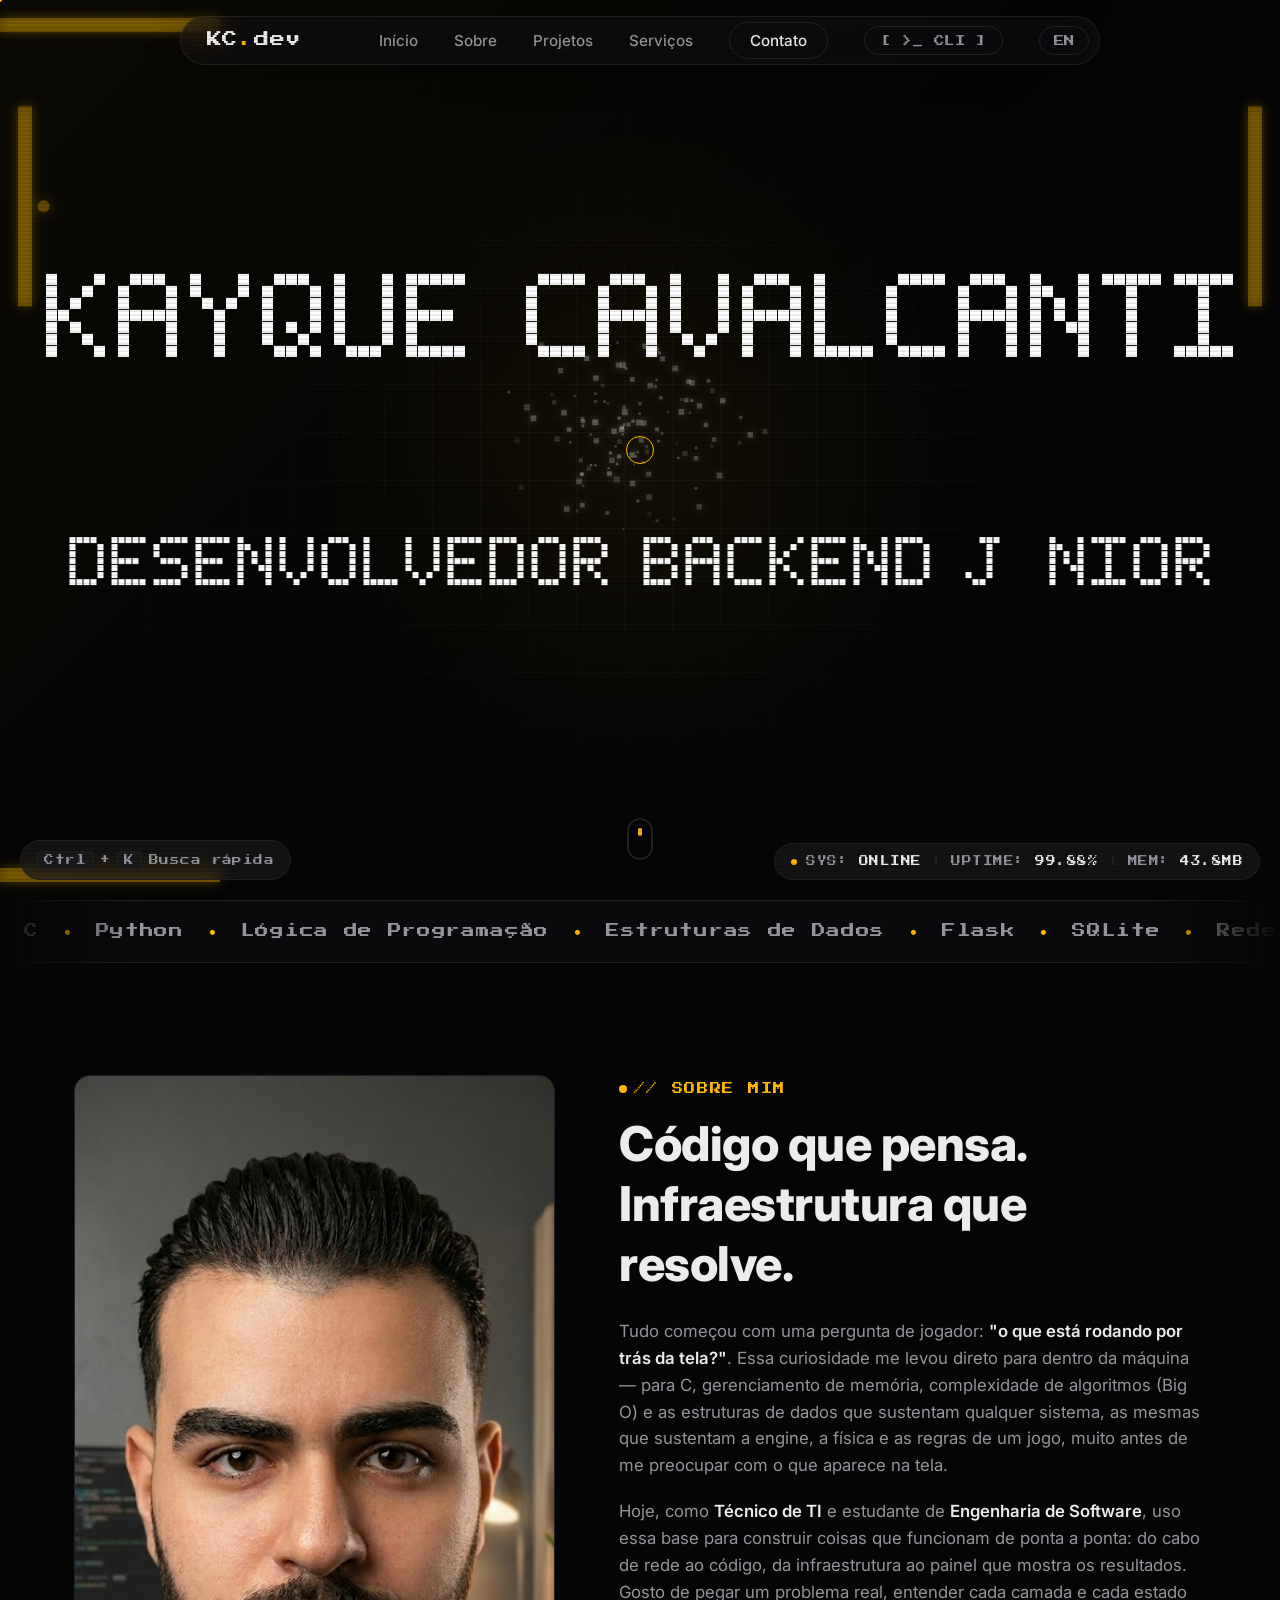
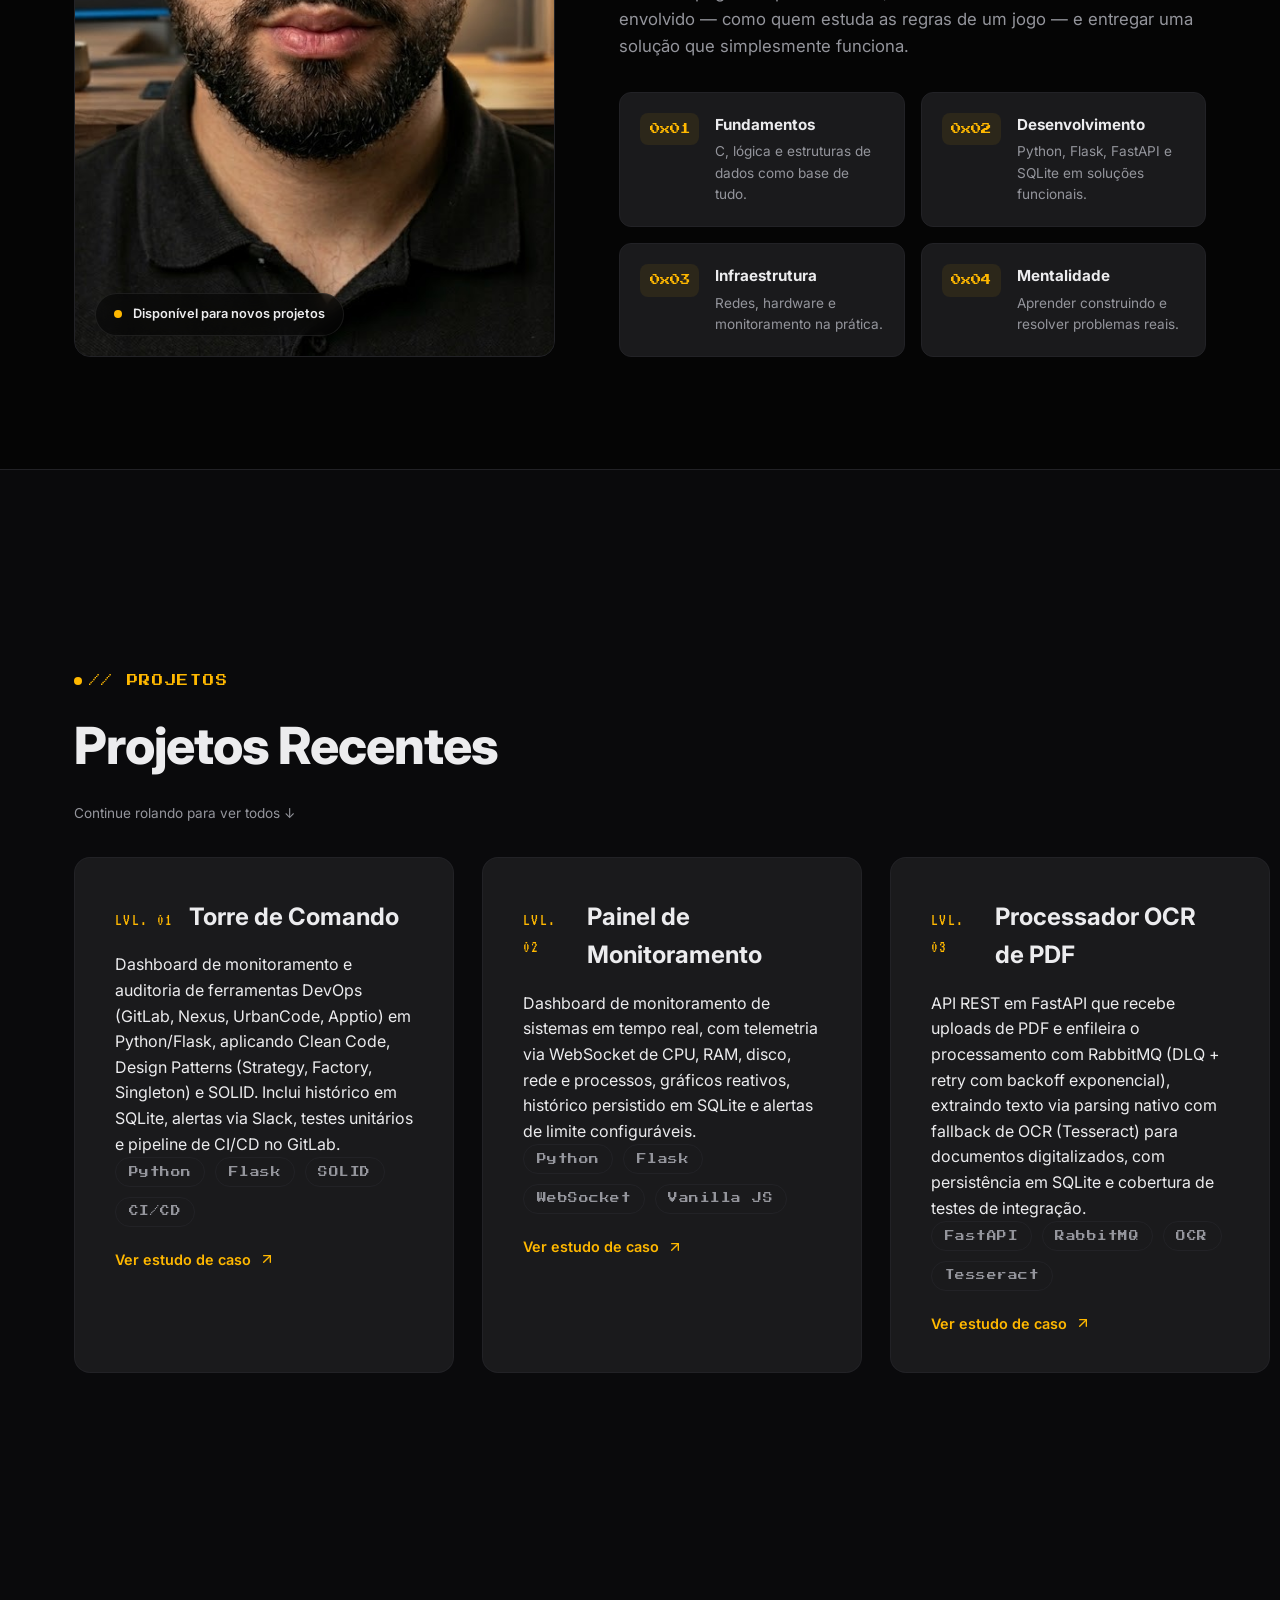
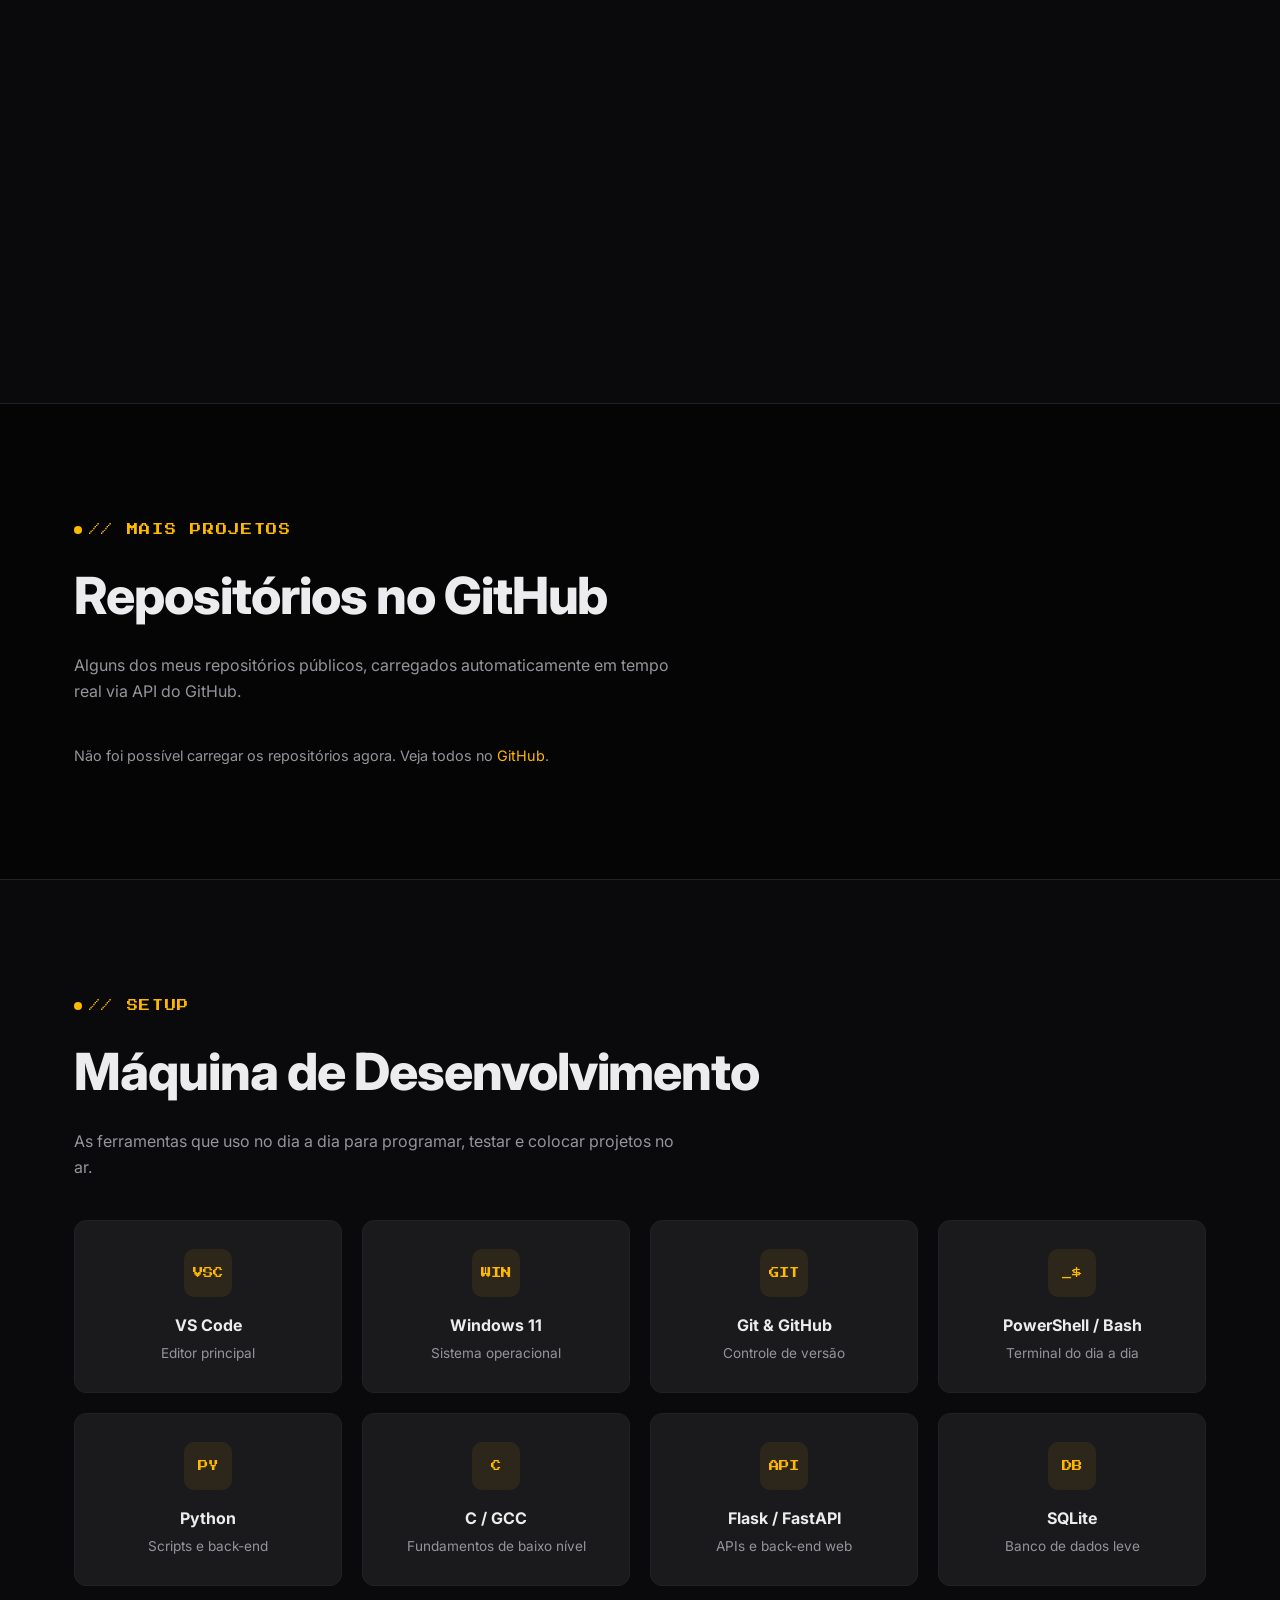
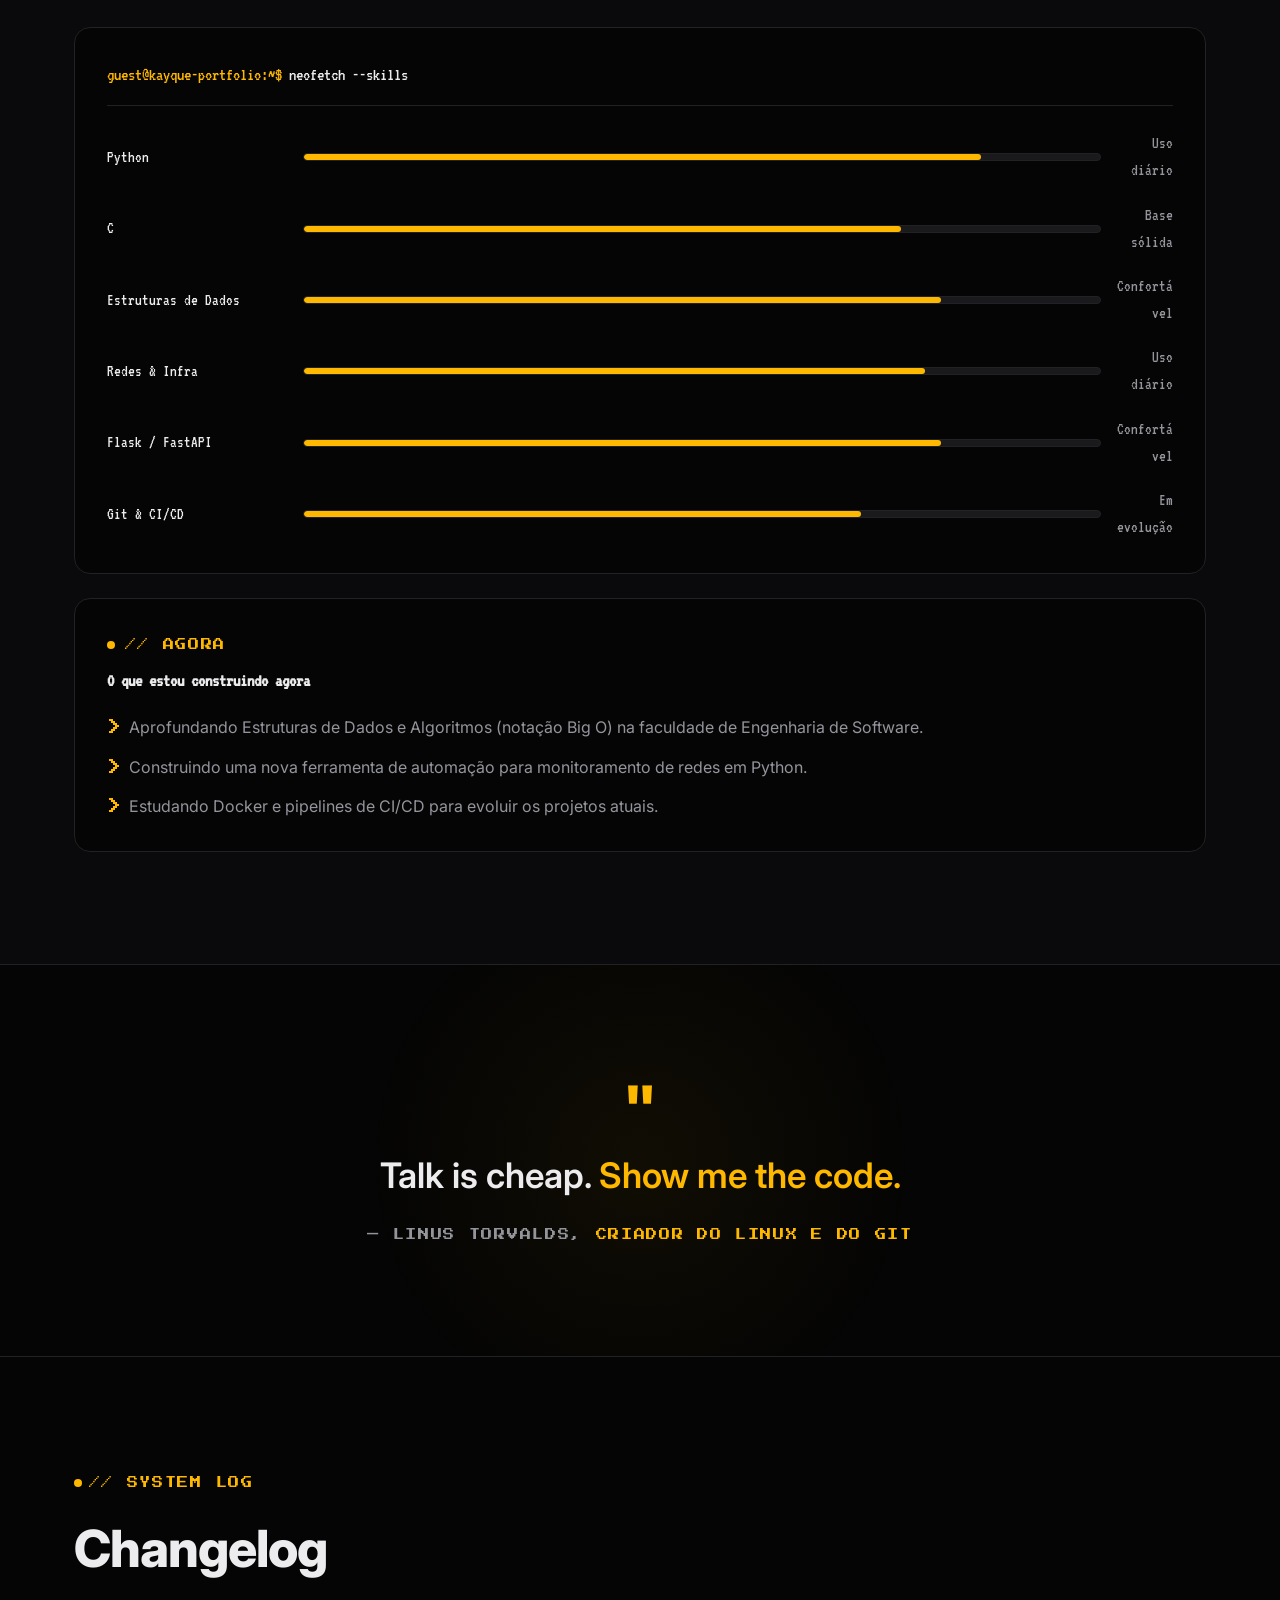
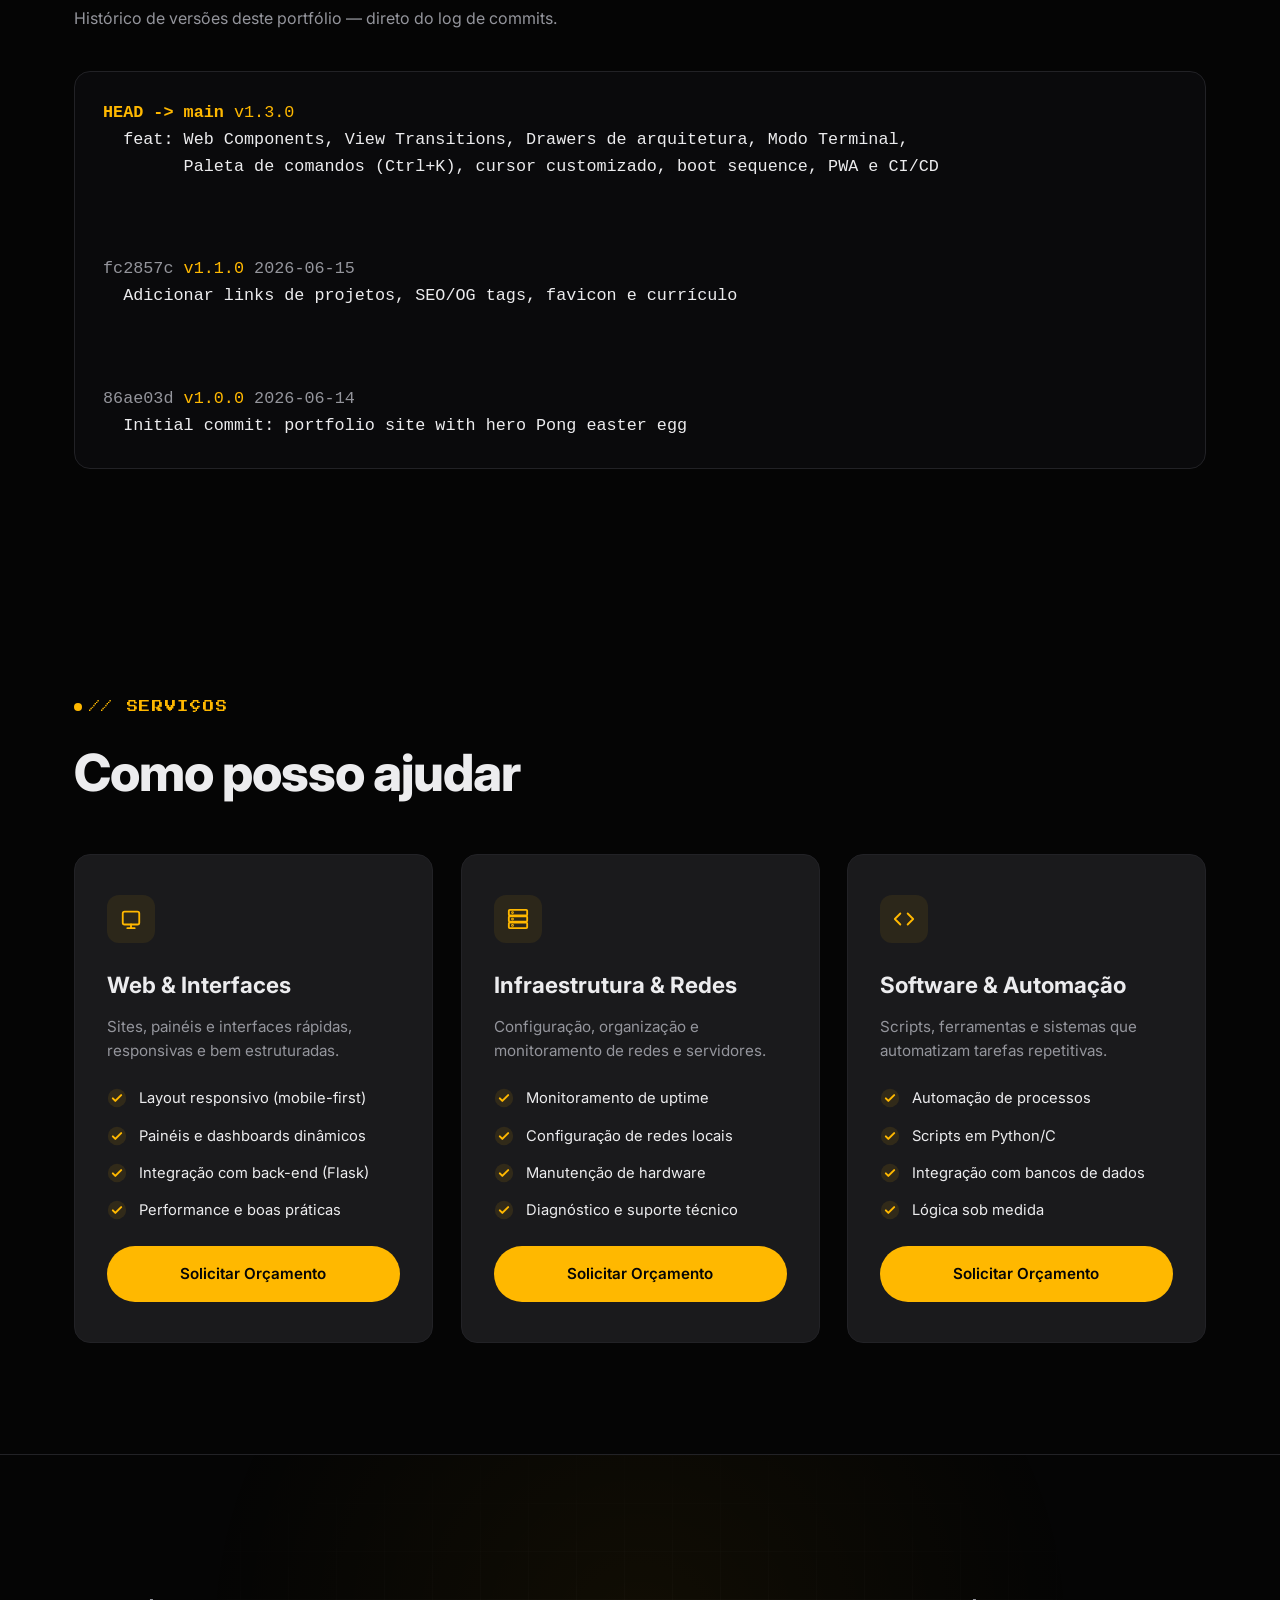
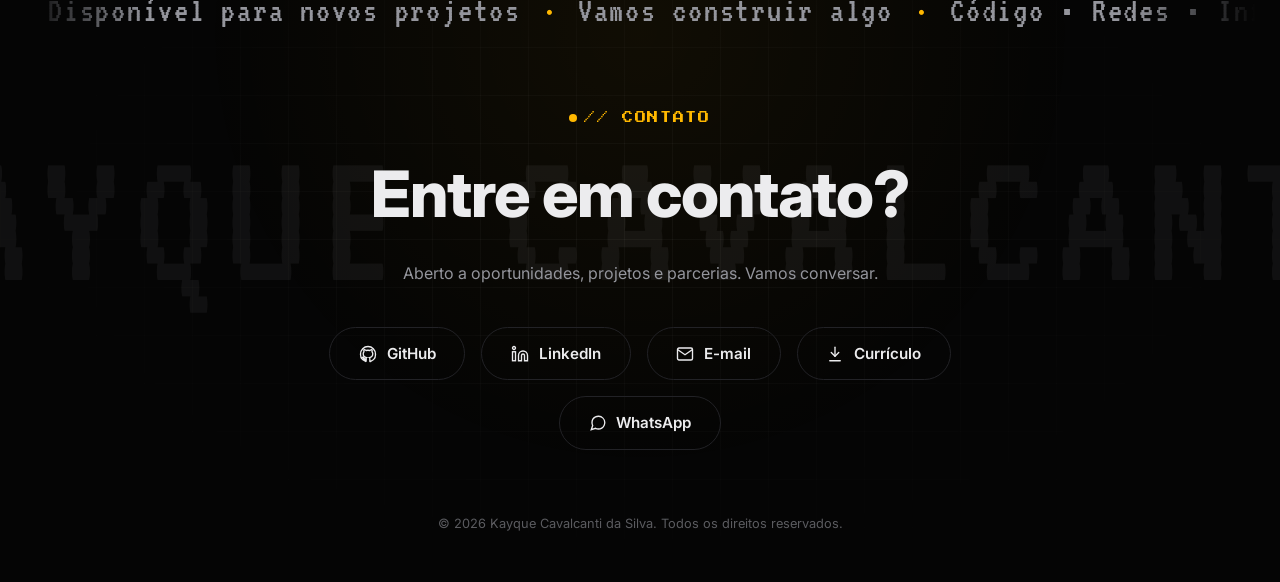
==== commit 1a96bb55: "Reposicionamento para vaga junior e correcoes de PWA/seguranca - Posicionamento unico: "Desenvolvedo" ====
--- a/index.html
+++ b/index.html
@@ -3,8 +3,8 @@
 <head>
   <meta charset="UTF-8" />
   <meta name="viewport" content="width=device-width, initial-scale=1.0" />
-  <title data-i18n="meta.title">Kayque Cavalcanti da Silva | Portfólio</title>
-  <meta name="description" content="Portfólio de Kayque Cavalcanti da Silva — Técnico de TI & Estudante de Engenharia de Software." />
+  <title data-i18n="meta.title">Kayque Cavalcanti da Silva | Desenvolvedor Backend Júnior</title>
+  <meta name="description" content="Portfólio de Kayque Cavalcanti da Silva — Desenvolvedor Backend Júnior | Técnico de TI | Estudante de Engenharia de Software." />
   <link rel="canonical" href="https://kayquecavalcanti.github.io/portifolio/" />
 
   <!-- Favicon -->
@@ -20,7 +20,7 @@
     "@context": "https://schema.org",
     "@type": "Person",
     "name": "Kayque Cavalcanti da Silva",
-    "jobTitle": "Técnico de TI & Estudante de Engenharia de Software",
+    "jobTitle": "Desenvolvedor Backend Júnior | Técnico de TI | Estudante de Engenharia de Software",
     "url": "https://kayquecavalcanti.github.io/portifolio/",
     "image": "https://kayquecavalcanti.github.io/portifolio/perfil.jpg",
     "sameAs": [
@@ -33,13 +33,13 @@
   <!-- Open Graph / Twitter Card -->
   <meta property="og:type" content="website" />
   <meta property="og:url" content="https://kayquecavalcanti.github.io/portifolio/" />
-  <meta property="og:title" content="Kayque Cavalcanti da Silva | Portfólio" />
-  <meta property="og:description" content="Portfólio de Kayque Cavalcanti da Silva — Técnico de TI & Estudante de Engenharia de Software." />
-  <meta property="og:image" content="https://kayquecavalcanti.github.io/portifolio/perfil.jpg" />
+  <meta property="og:title" content="Kayque Cavalcanti da Silva | Desenvolvedor Backend Júnior" />
+  <meta property="og:description" content="Portfólio de Kayque Cavalcanti da Silva — Desenvolvedor Backend Júnior | Técnico de TI | Estudante de Engenharia de Software." />
+  <meta property="og:image" content="https://kayquecavalcanti.github.io/portifolio/og-image.svg" />
   <meta name="twitter:card" content="summary_large_image" />
-  <meta name="twitter:title" content="Kayque Cavalcanti da Silva | Portfólio" />
-  <meta name="twitter:description" content="Portfólio de Kayque Cavalcanti da Silva — Técnico de TI & Estudante de Engenharia de Software." />
-  <meta name="twitter:image" content="https://kayquecavalcanti.github.io/portifolio/perfil.jpg" />
+  <meta name="twitter:title" content="Kayque Cavalcanti da Silva | Desenvolvedor Backend Júnior" />
+  <meta name="twitter:description" content="Portfólio de Kayque Cavalcanti da Silva — Desenvolvedor Backend Júnior | Técnico de TI | Estudante de Engenharia de Software." />
+  <meta name="twitter:image" content="https://kayquecavalcanti.github.io/portifolio/og-image.svg" />
 
   <!-- Fontes: Inter (corpo), VT323 (display/glitch), Press Start 2P (acentos pixelados) -->
   <link rel="preconnect" href="https://fonts.googleapis.com" />
@@ -98,7 +98,7 @@
     <canvas class="hero-pong" id="pongCanvas" aria-hidden="true"></canvas>
     <div class="hero-content">
       <h1 class="hero-title reveal" id="heroTitle"><span class="hero-title-text">KAYQUE CAVALCANTI</span></h1>
-      <p class="hero-subtitle reveal" id="heroSubtitle"><span class="hero-subtitle-text">Engenheiro de Software</span></p>
+      <p class="hero-subtitle reveal" id="heroSubtitle"><span class="hero-subtitle-text" data-i18n="hero.subtitle">Desenvolvedor Backend Júnior</span></p>
     </div>
     <div class="scroll-indicator"><span></span></div>
   </header>
@@ -364,32 +364,32 @@
           <div class="spec-row">
             <span class="spec-label">Python</span>
             <span class="spec-bar"><span class="spec-fill" style="--target-width: 85%"></span></span>
-            <span class="spec-value">85%</span>
+            <span class="spec-value" data-i18n="devMachine.specs.pythonLevel">Uso diário</span>
           </div>
           <div class="spec-row">
             <span class="spec-label">C</span>
             <span class="spec-bar"><span class="spec-fill" style="--target-width: 75%"></span></span>
-            <span class="spec-value">75%</span>
+            <span class="spec-value" data-i18n="devMachine.specs.cLevel">Base sólida</span>
           </div>
           <div class="spec-row">
             <span class="spec-label" data-i18n-html="devMachine.specs.dataStructures">Estruturas de Dados</span>
             <span class="spec-bar"><span class="spec-fill" style="--target-width: 80%"></span></span>
-            <span class="spec-value">80%</span>
+            <span class="spec-value" data-i18n="devMachine.specs.dataStructuresLevel">Confortável</span>
           </div>
           <div class="spec-row">
             <span class="spec-label" data-i18n-html="devMachine.specs.networksInfra">Redes &amp; Infra</span>
             <span class="spec-bar"><span class="spec-fill" style="--target-width: 78%"></span></span>
-            <span class="spec-value">78%</span>
+            <span class="spec-value" data-i18n="devMachine.specs.networksInfraLevel">Uso diário</span>
           </div>
           <div class="spec-row">
             <span class="spec-label">Flask / FastAPI</span>
             <span class="spec-bar"><span class="spec-fill" style="--target-width: 80%"></span></span>
-            <span class="spec-value">80%</span>
+            <span class="spec-value" data-i18n="devMachine.specs.flaskLevel">Confortável</span>
           </div>
           <div class="spec-row">
             <span class="spec-label">Git &amp; CI/CD</span>
             <span class="spec-bar"><span class="spec-fill" style="--target-width: 70%"></span></span>
-            <span class="spec-value">70%</span>
+            <span class="spec-value" data-i18n="devMachine.specs.gitLevel">Em evolução</span>
           </div>
         </div>
       </div>
@@ -417,6 +417,25 @@
         Talk is cheap. <span class="quote-highlight">Show me the code.</span>
       </p>
       <p class="quote-author reveal" data-i18n-html="quote.author">— Linus Torvalds, <span>criador do Linux e do Git</span></p>
+    </div>
+  </section>
+
+  <!-- ============================ SYSTEM LOG (CHANGELOG) ============================ -->
+  <section class="changelog" id="changelog">
+    <div class="container">
+      <span class="section-label reveal" data-i18n="changelog.label">// System Log</span>
+      <h2 class="section-title reveal" data-i18n="changelog.title">Changelog</h2>
+      <p class="section-intro reveal" data-i18n="changelog.intro">Histórico de versões deste portfólio — direto do log de commits.</p>
+
+      <pre class="changelog-log reveal"><code><span class="log-entry"><span class="log-head">HEAD -&gt; main</span> <span class="log-tag">v1.3.0</span>
+  feat: Web Components, View Transitions, Drawers de arquitetura, Modo Terminal,
+        Paleta de comandos (Ctrl+K), cursor customizado, boot sequence, PWA e CI/CD</span>
+
+<span class="log-entry"><span class="log-hash">fc2857c</span> <span class="log-tag">v1.1.0</span> <span class="log-date">2026-06-15</span>
+  Adicionar links de projetos, SEO/OG tags, favicon e currículo</span>
+
+<span class="log-entry"><span class="log-hash">86ae03d</span> <span class="log-tag">v1.0.0</span> <span class="log-date">2026-06-14</span>
+  Initial commit: portfolio site with hero Pong easter egg</span></code></pre>
     </div>
   </section>
 
@@ -477,25 +496,6 @@
         </div>
 
       </div>
-    </div>
-  </section>
-
-  <!-- ============================ SYSTEM LOG (CHANGELOG) ============================ -->
-  <section class="changelog" id="changelog">
-    <div class="container">
-      <span class="section-label reveal" data-i18n="changelog.label">// System Log</span>
-      <h2 class="section-title reveal" data-i18n="changelog.title">Changelog</h2>
-      <p class="section-intro reveal" data-i18n="changelog.intro">Histórico de versões deste portfólio — direto do log de commits.</p>
-
-      <pre class="changelog-log reveal"><code><span class="log-entry"><span class="log-head">HEAD -&gt; main</span> <span class="log-tag">v1.3.0</span>
-  feat: Web Components, View Transitions, Drawers de arquitetura, Modo Terminal,
-        Paleta de comandos (Ctrl+K), cursor customizado, boot sequence, PWA e CI/CD</span>
-
-<span class="log-entry"><span class="log-hash">fc2857c</span> <span class="log-tag">v1.1.0</span> <span class="log-date">2026-06-15</span>
-  Adicionar links de projetos, SEO/OG tags, favicon e currículo</span>
-
-<span class="log-entry"><span class="log-hash">86ae03d</span> <span class="log-tag">v1.0.0</span> <span class="log-date">2026-06-14</span>
-  Initial commit: portfolio site with hero Pong easter egg</span></code></pre>
     </div>
   </section>
 
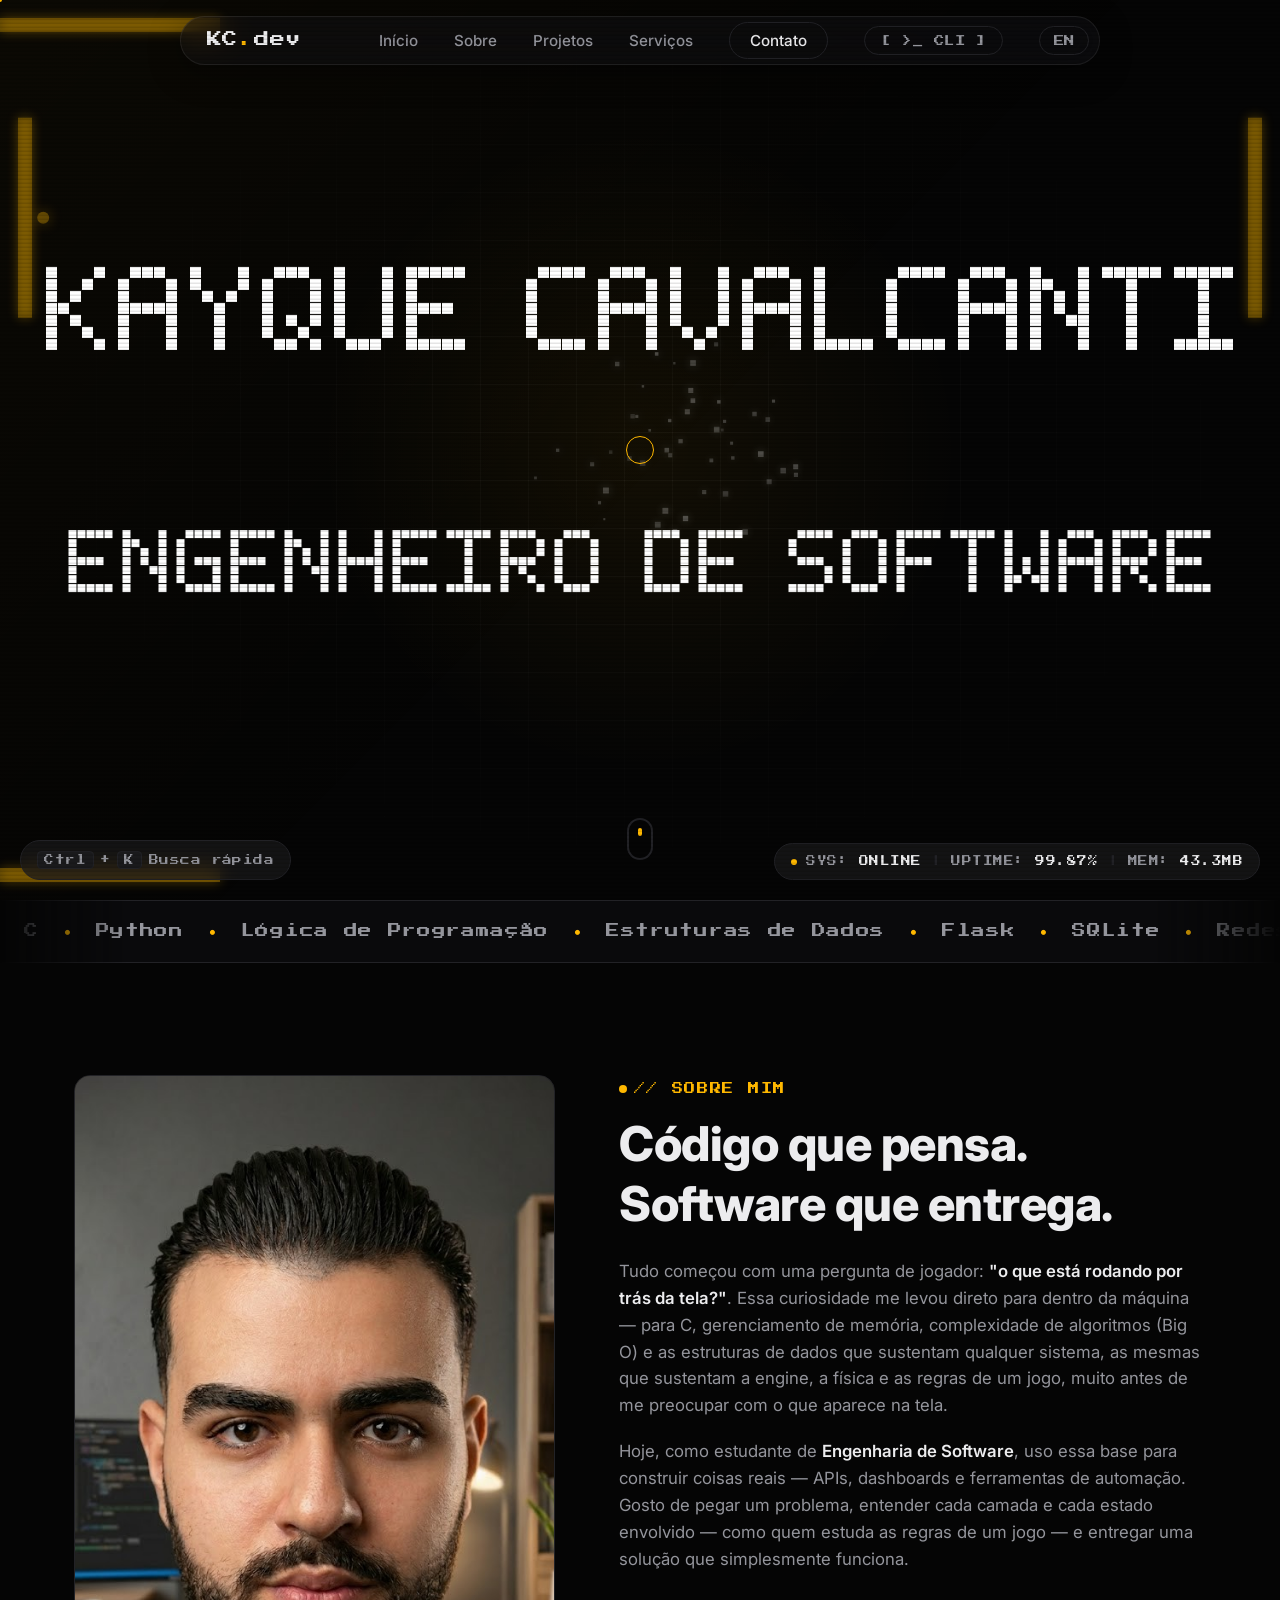
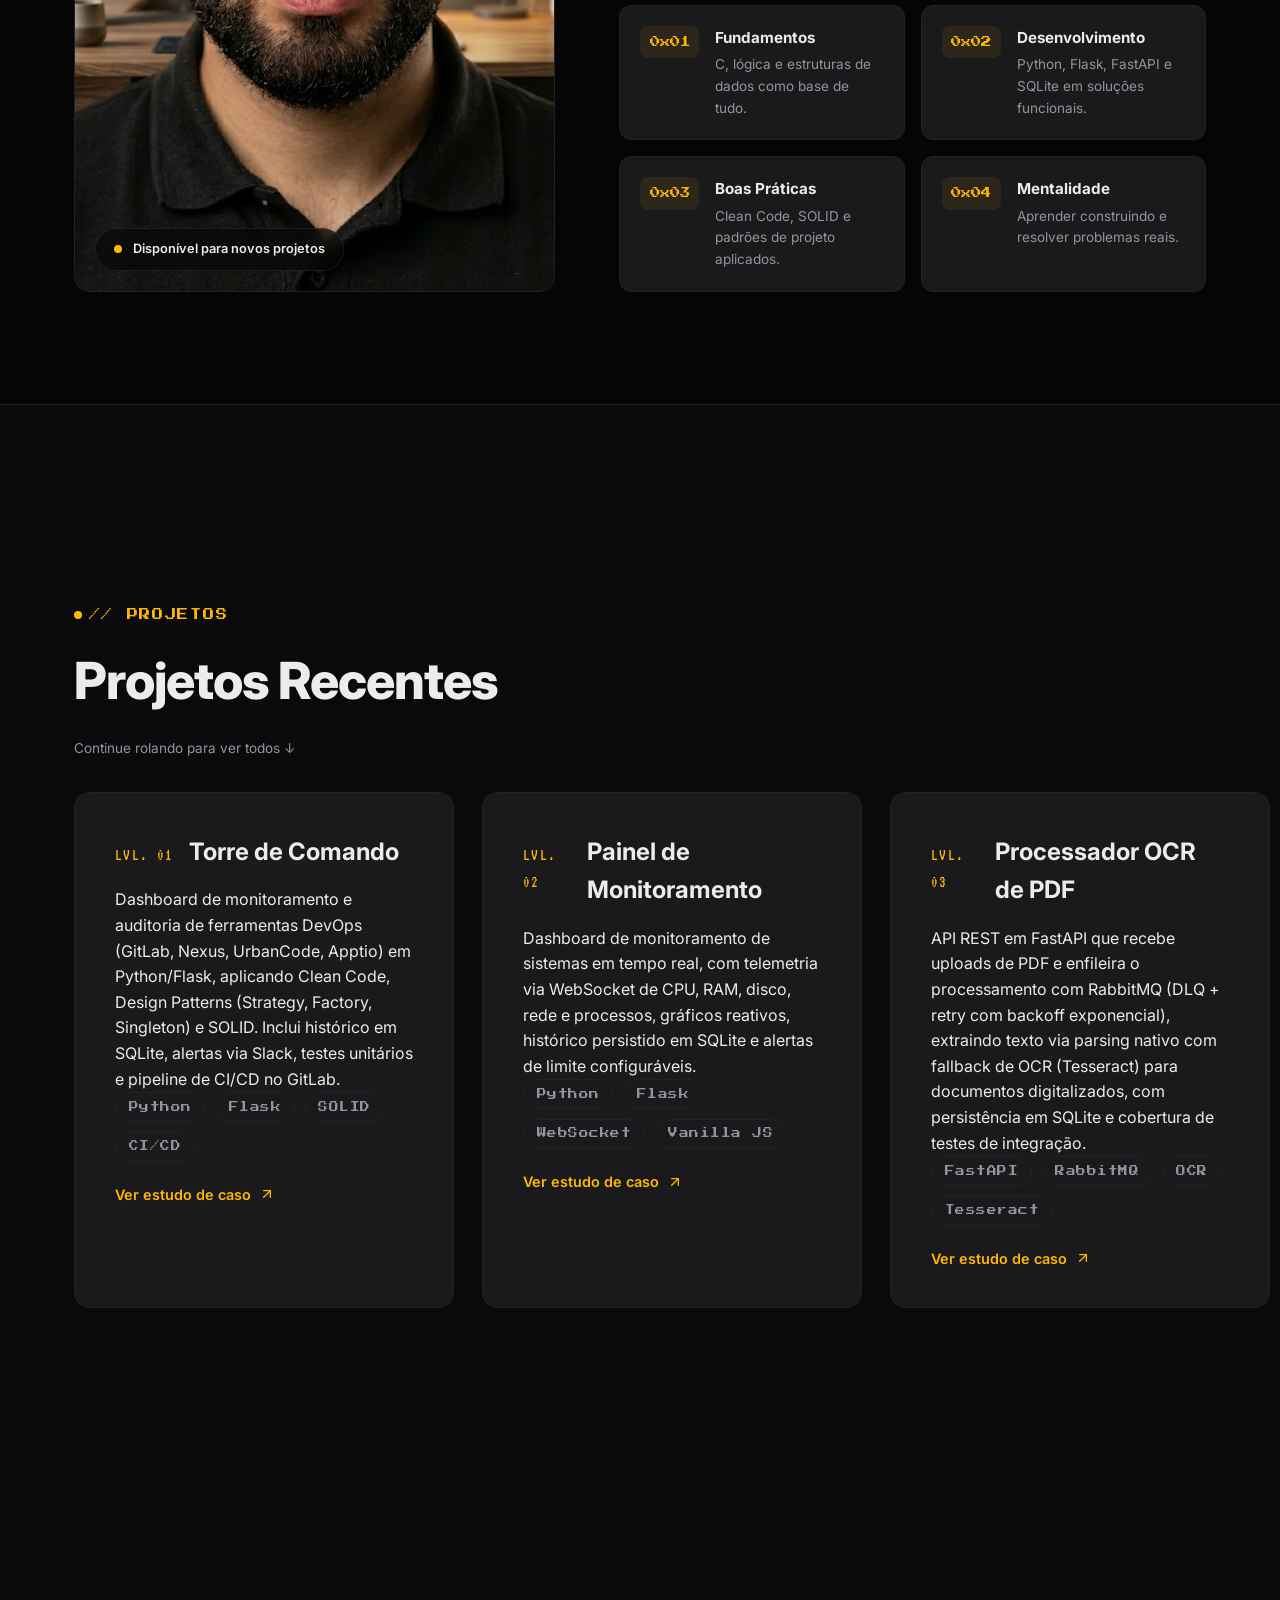
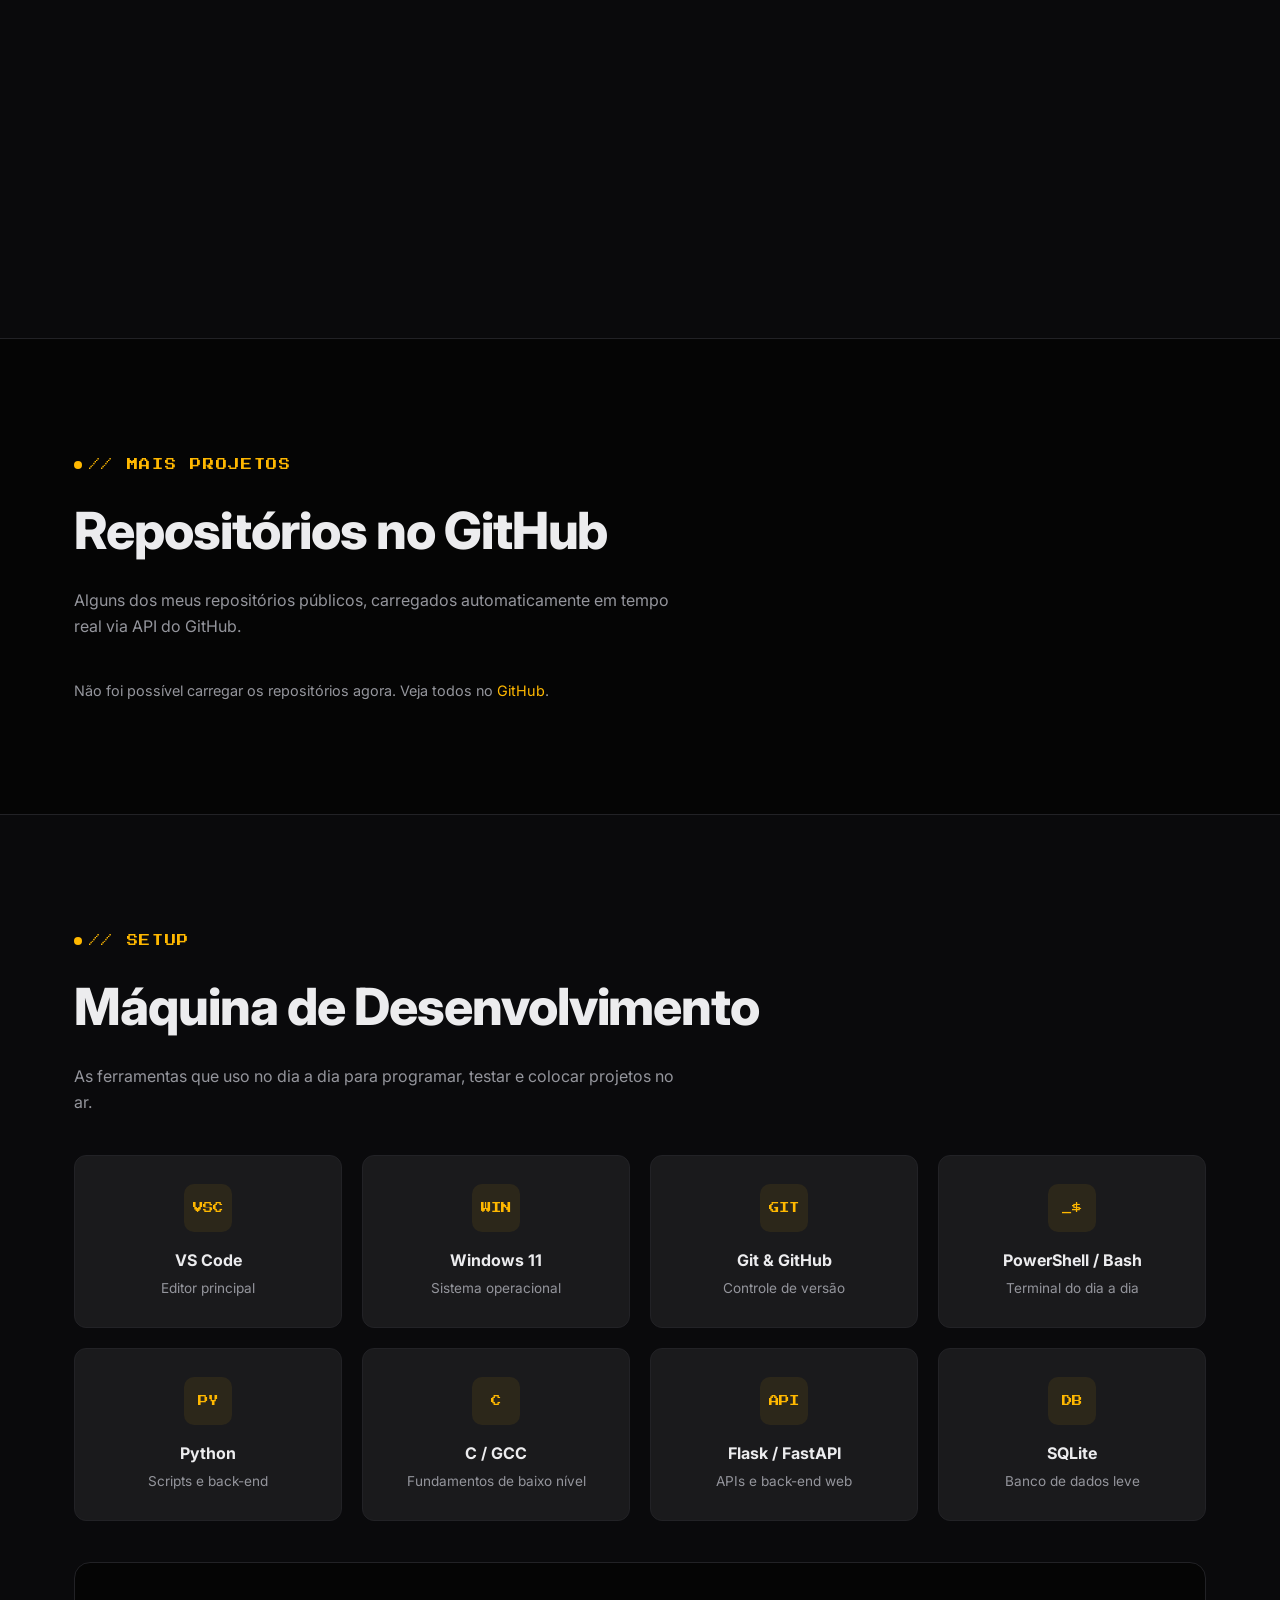
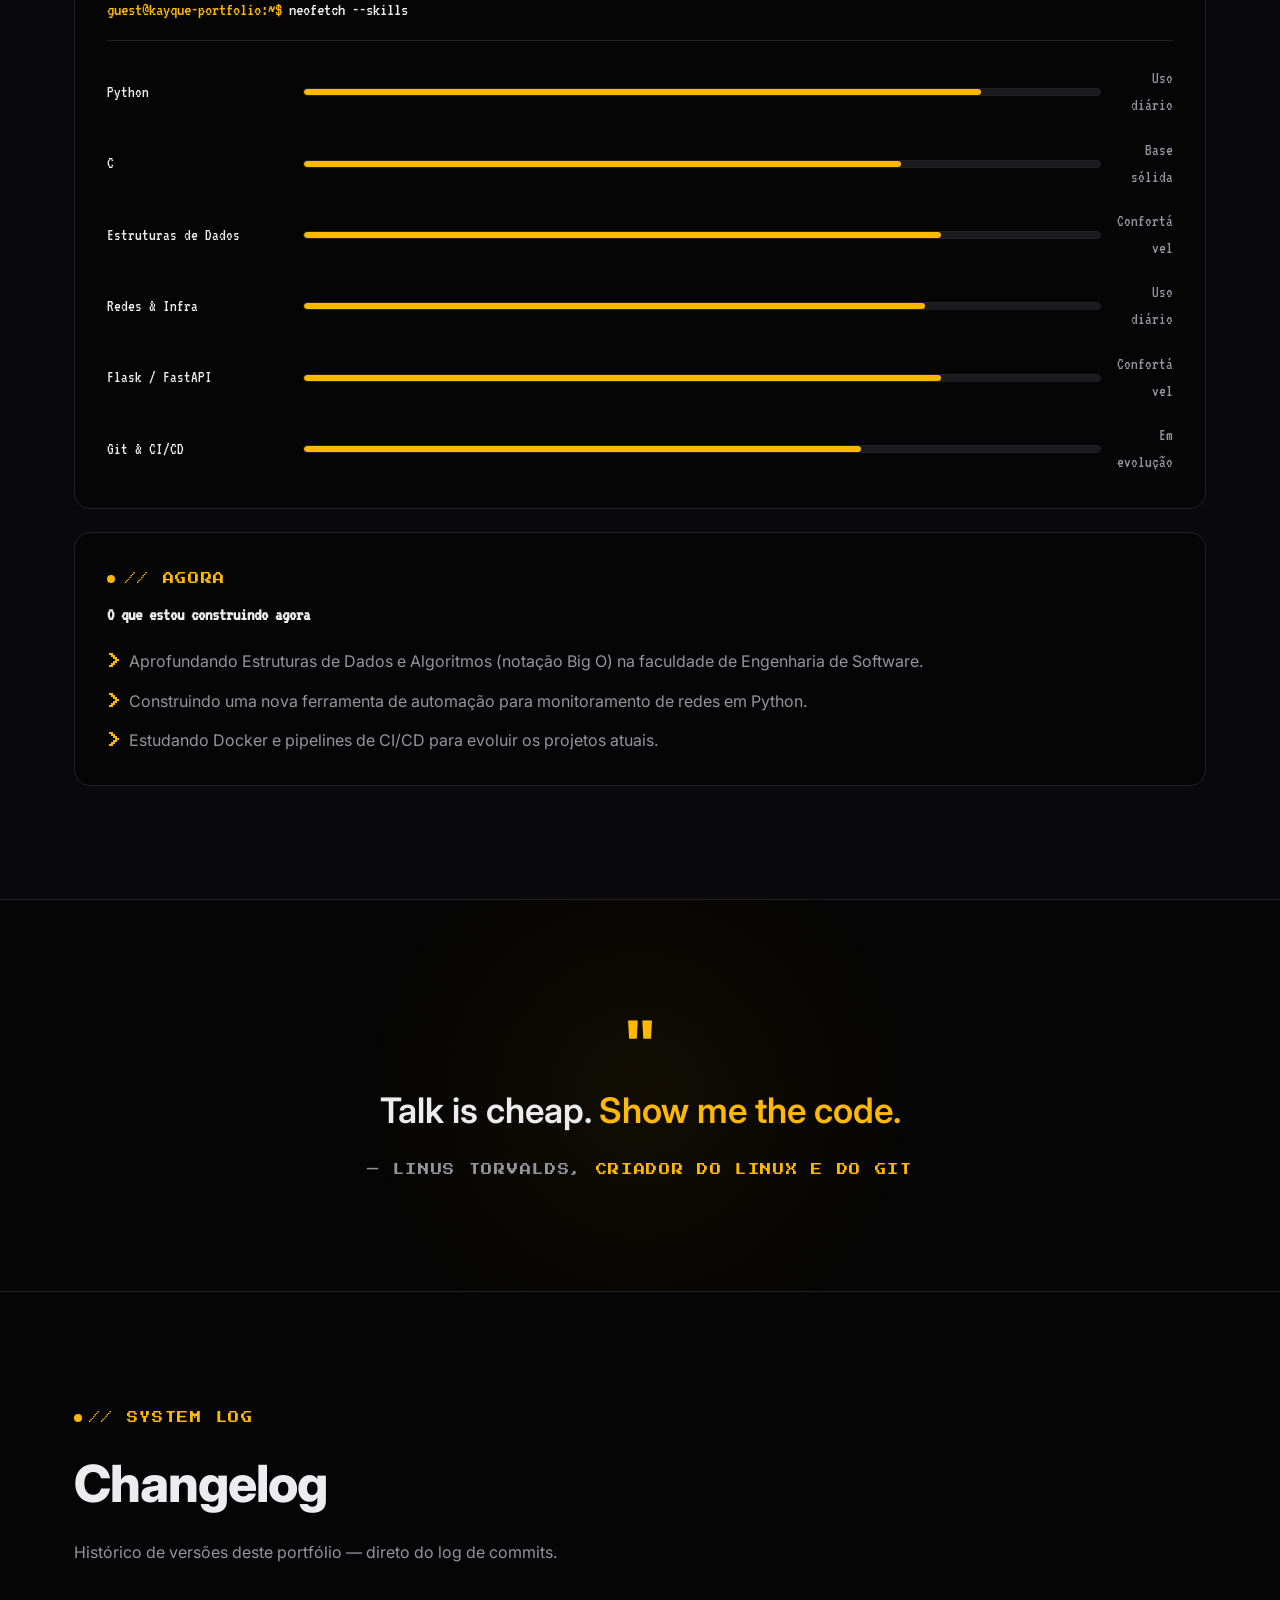
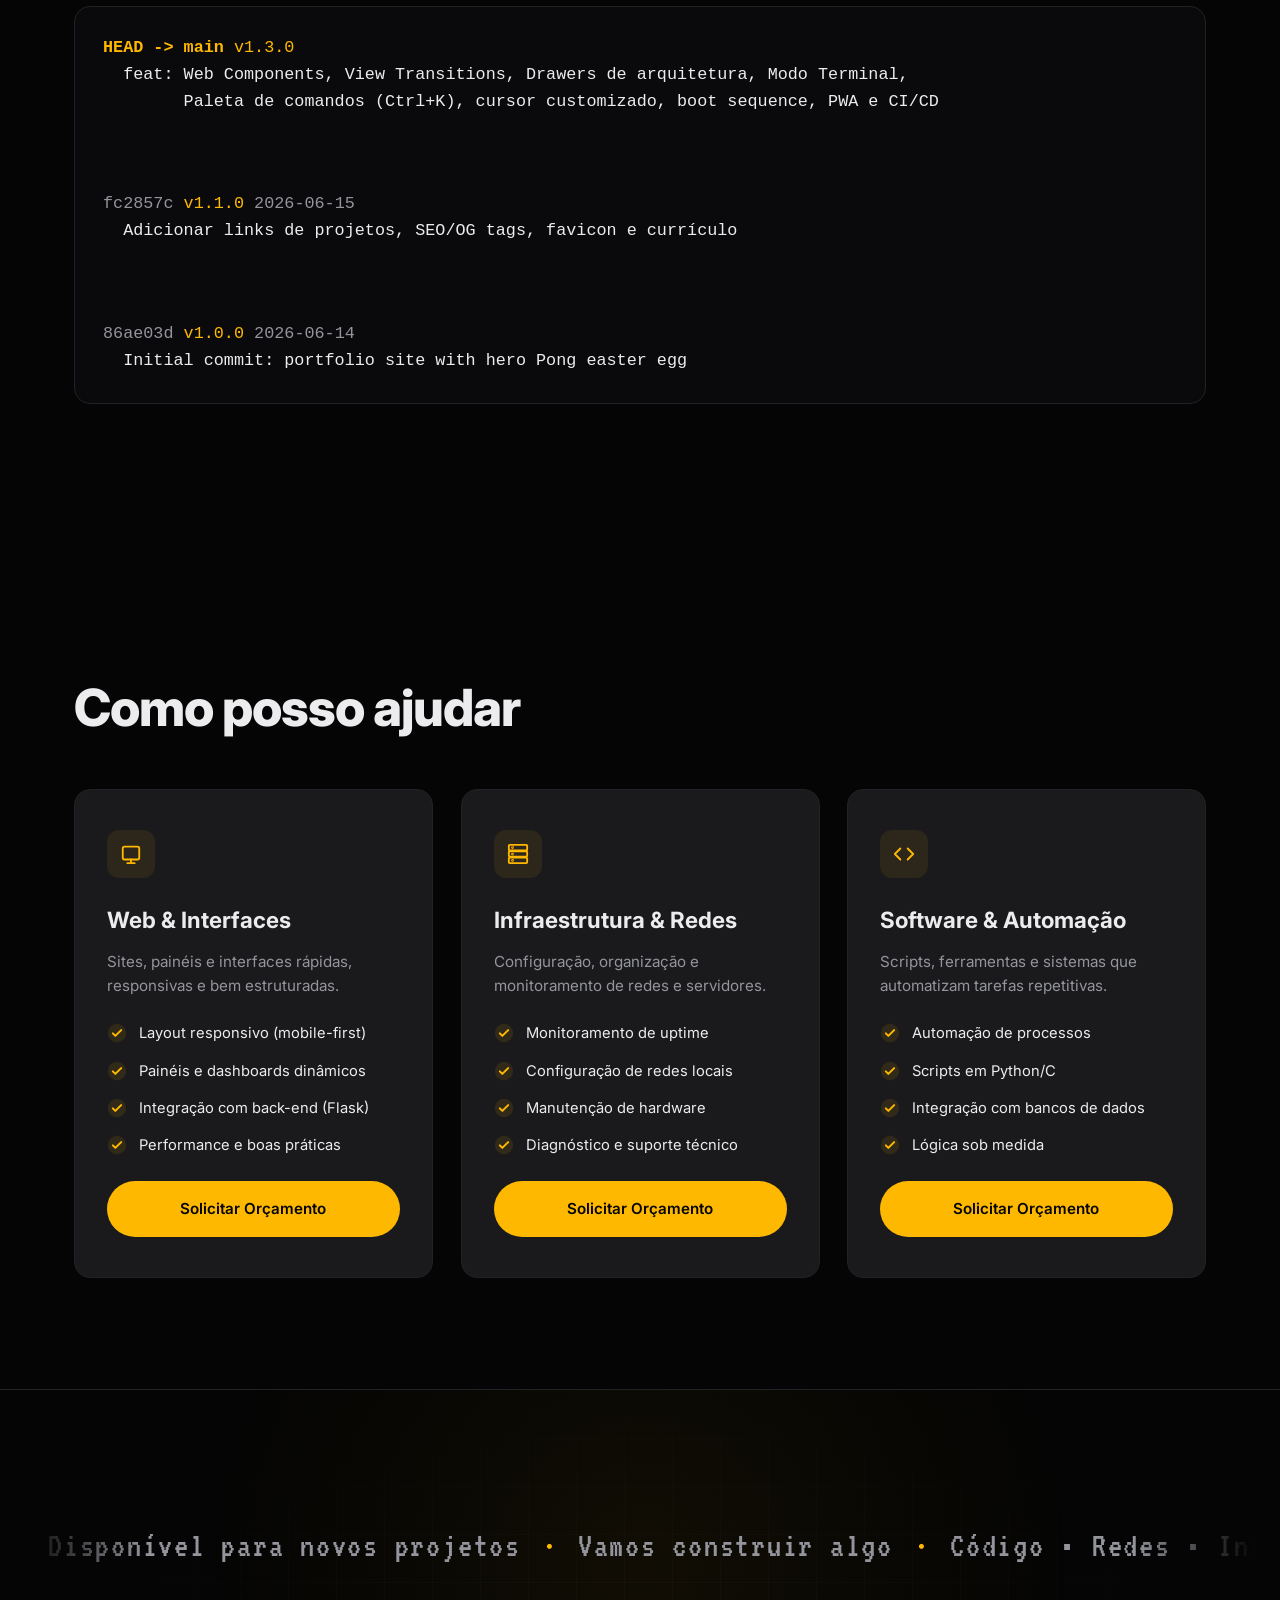
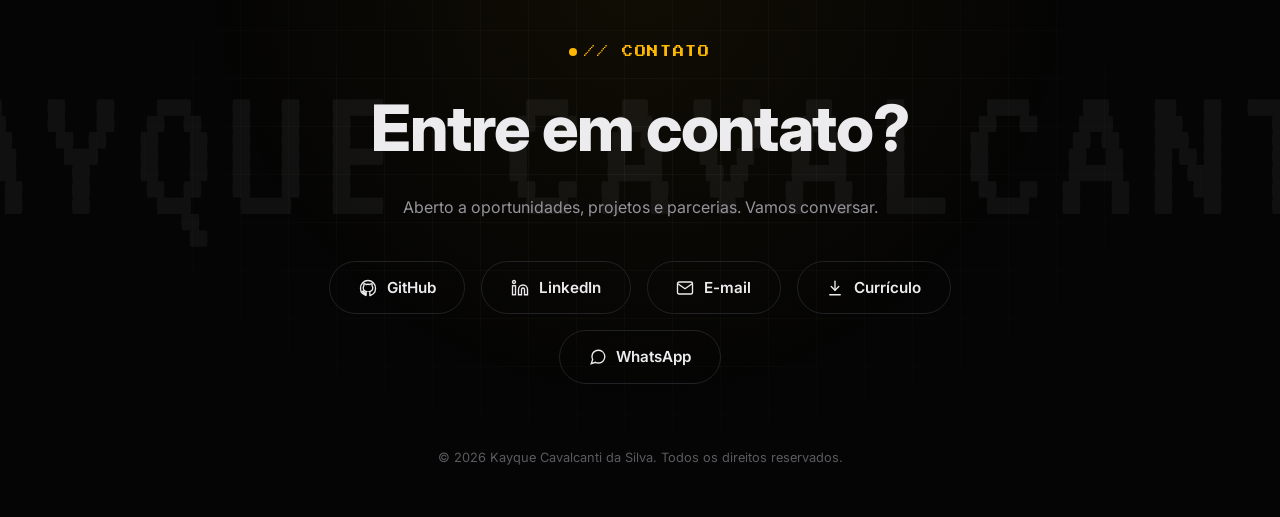
==== commit 5387a7d3: "Pong mostra Engenheiro de Software e remove identidade de Tecnico de TI - Pong: data-pong-text no he" ====
--- a/index.html
+++ b/index.html
@@ -98,7 +98,7 @@
     <canvas class="hero-pong" id="pongCanvas" aria-hidden="true"></canvas>
     <div class="hero-content">
       <h1 class="hero-title reveal" id="heroTitle"><span class="hero-title-text">KAYQUE CAVALCANTI</span></h1>
-      <p class="hero-subtitle reveal" id="heroSubtitle"><span class="hero-subtitle-text" data-i18n="hero.subtitle">Desenvolvedor Backend Júnior</span></p>
+      <p class="hero-subtitle reveal" id="heroSubtitle" data-pong-text="Engenheiro de Software"><span class="hero-subtitle-text" data-i18n="hero.subtitle">Desenvolvedor Backend Júnior</span></p>
     </div>
     <div class="scroll-indicator"><span></span></div>
   </header>
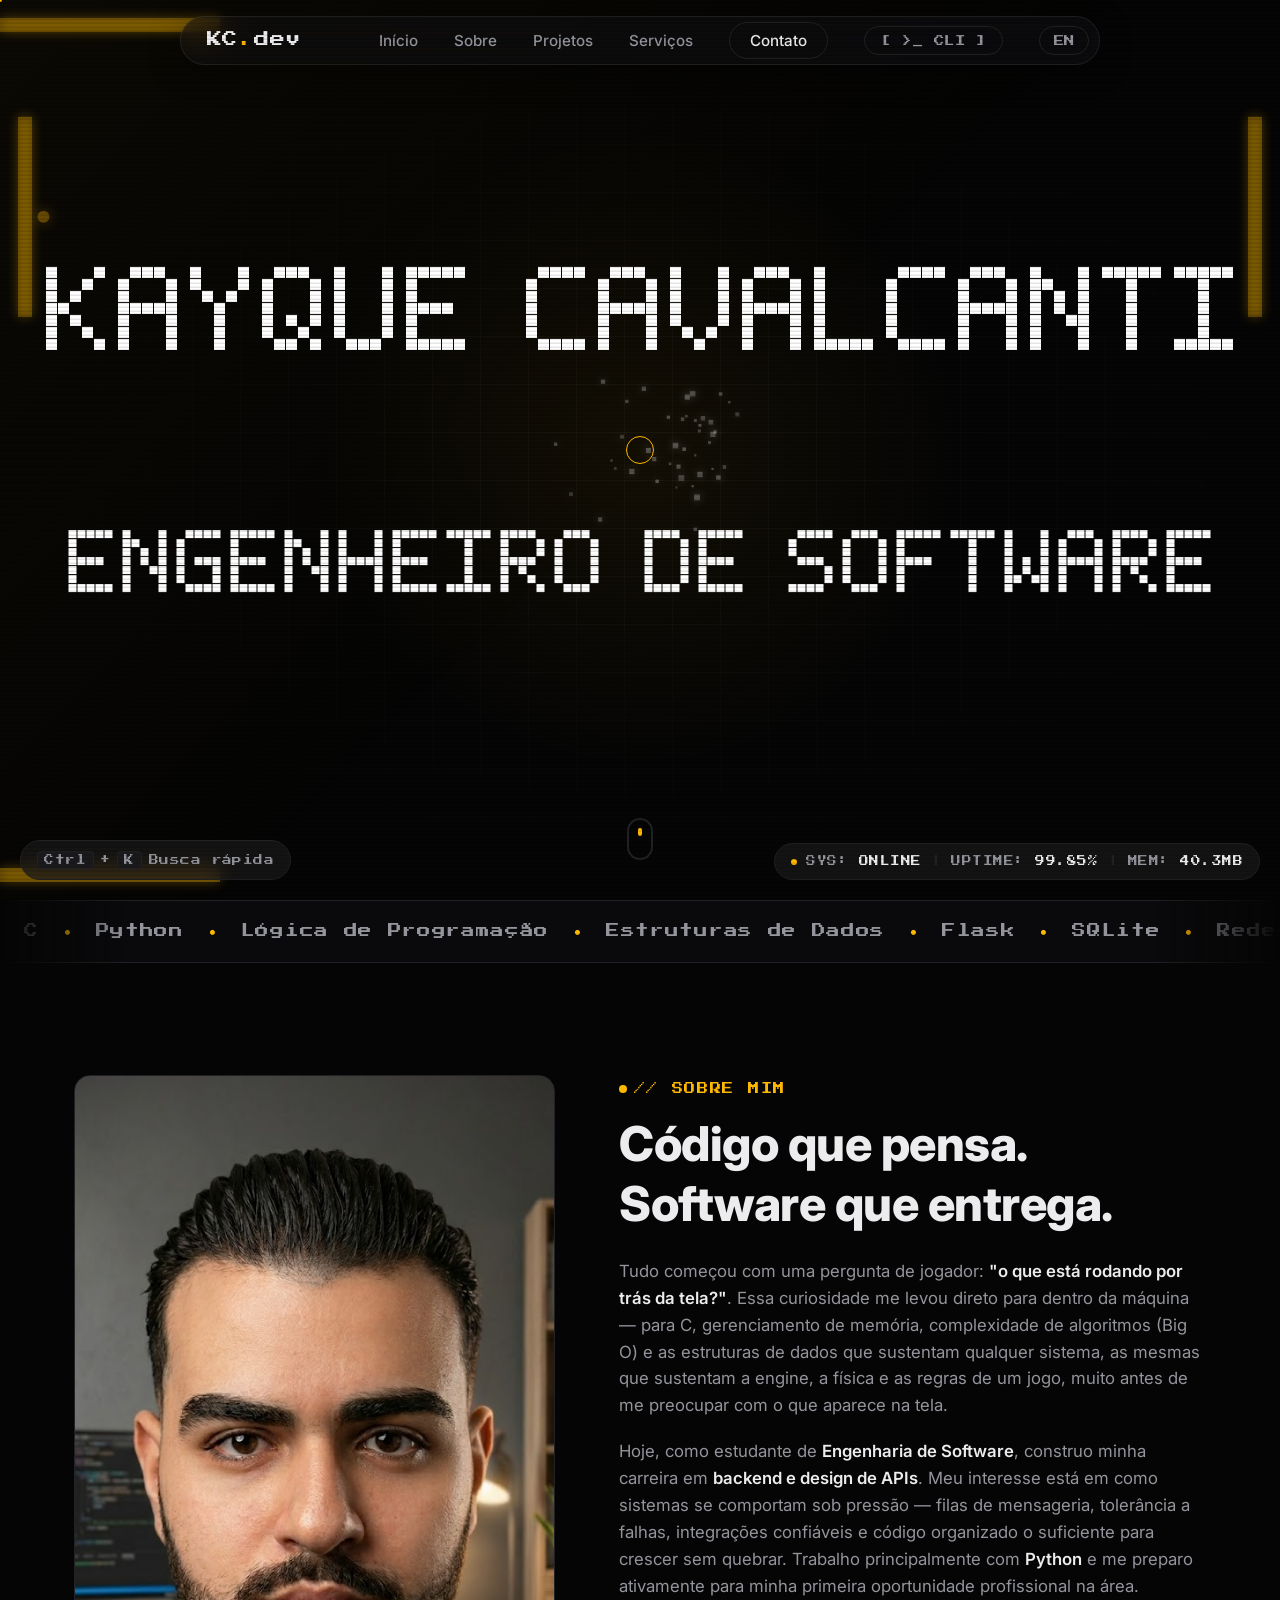
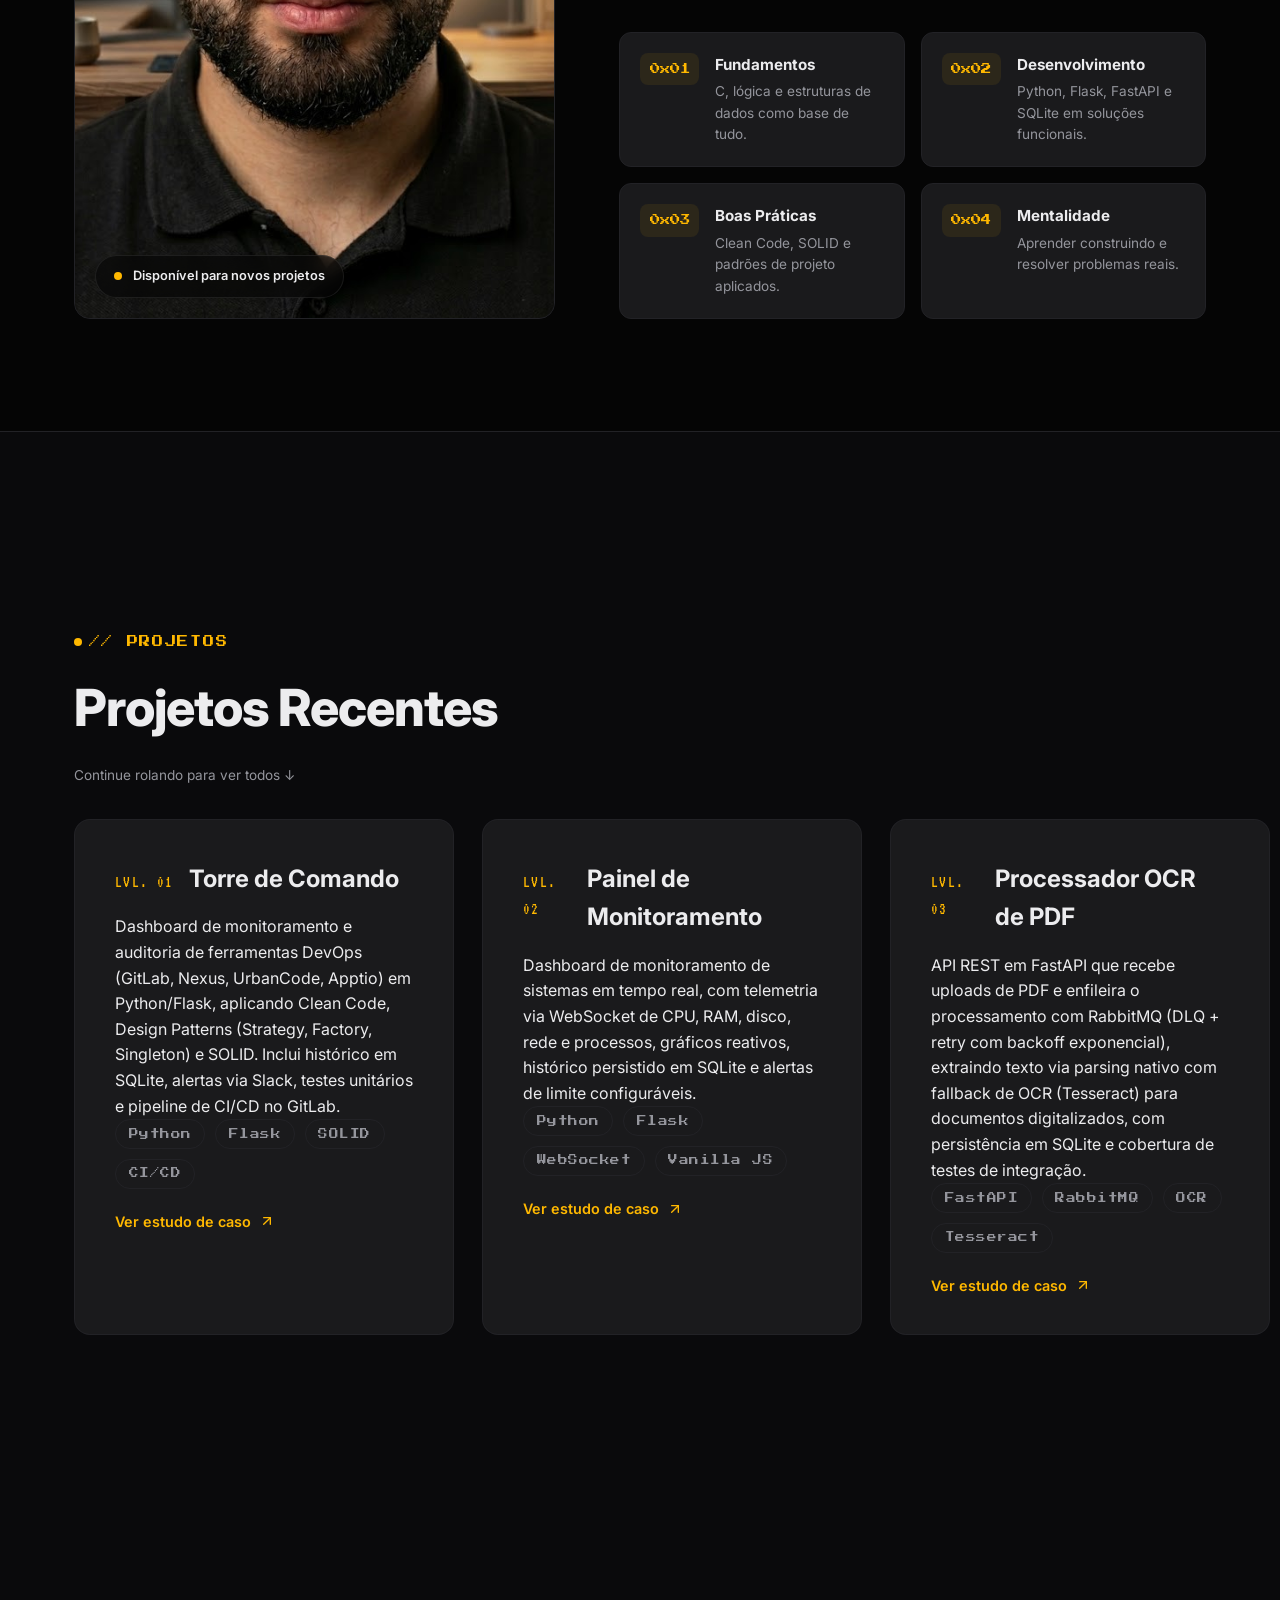
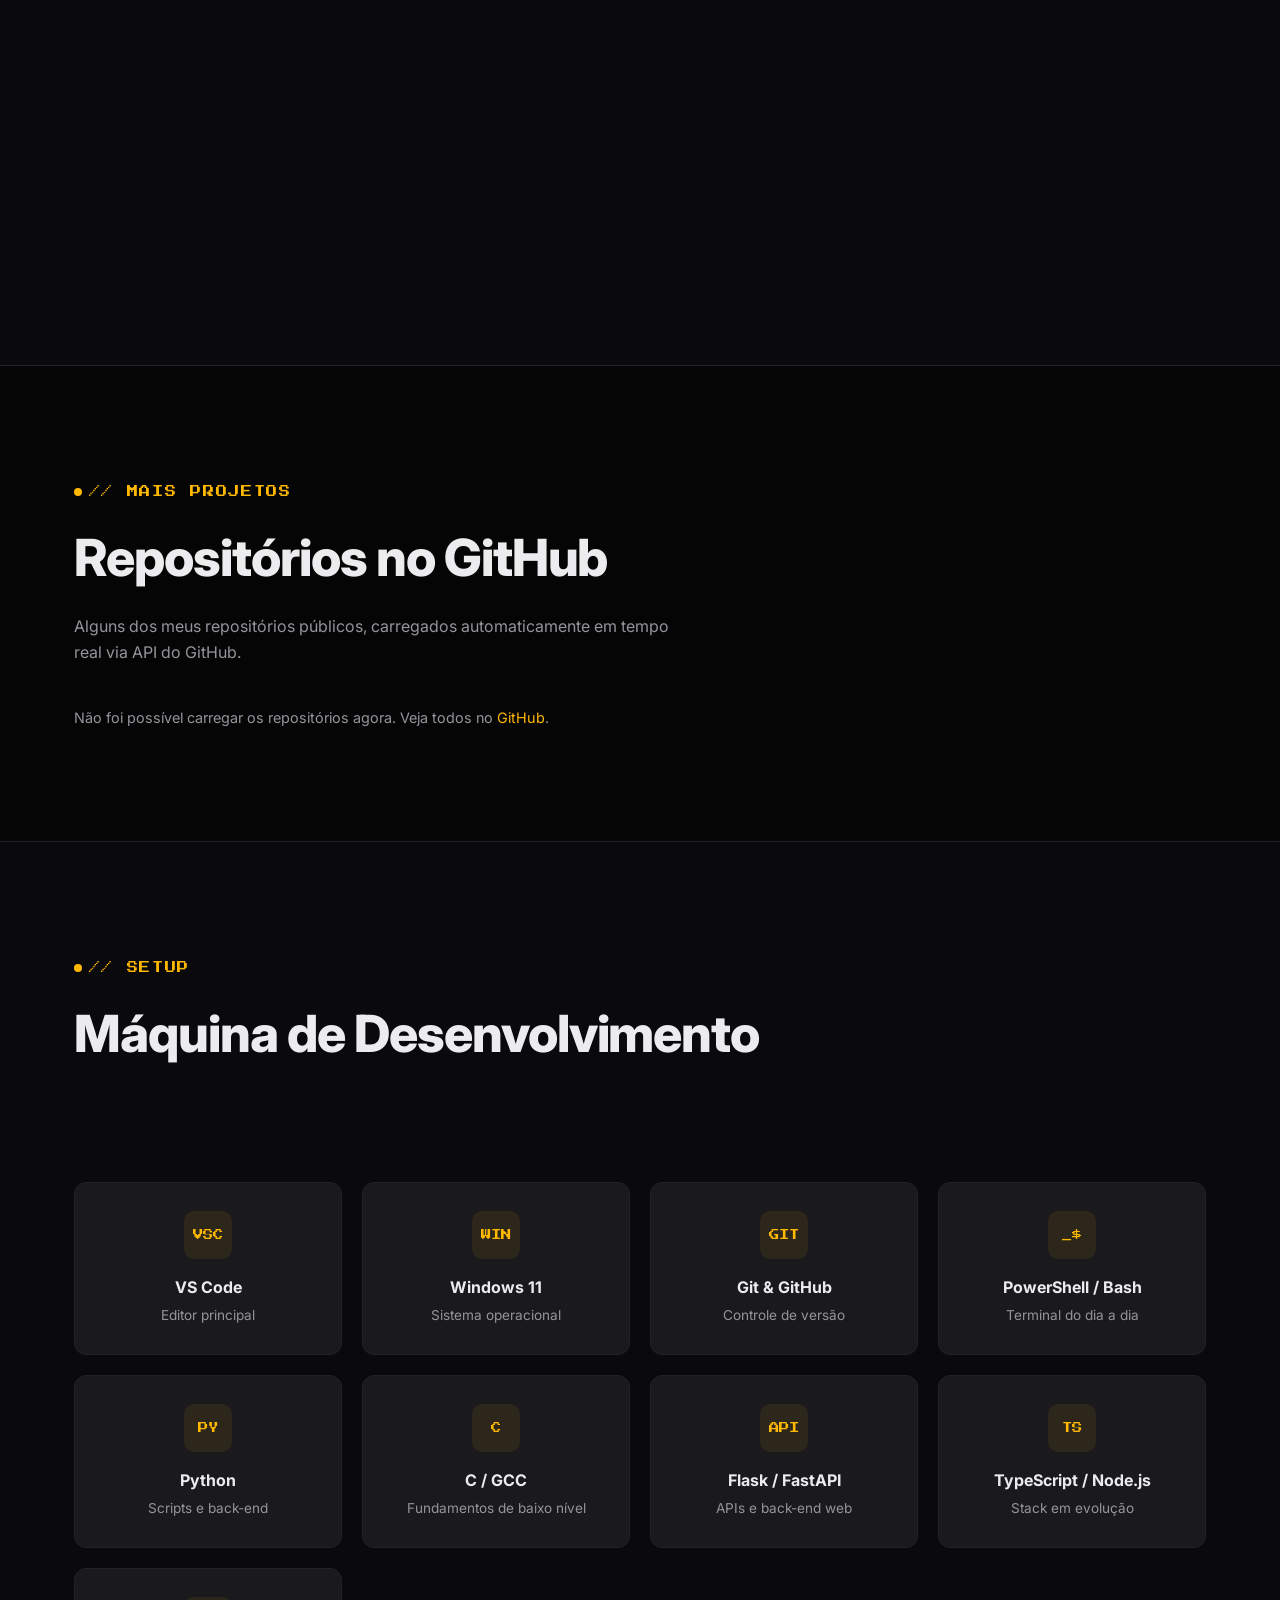
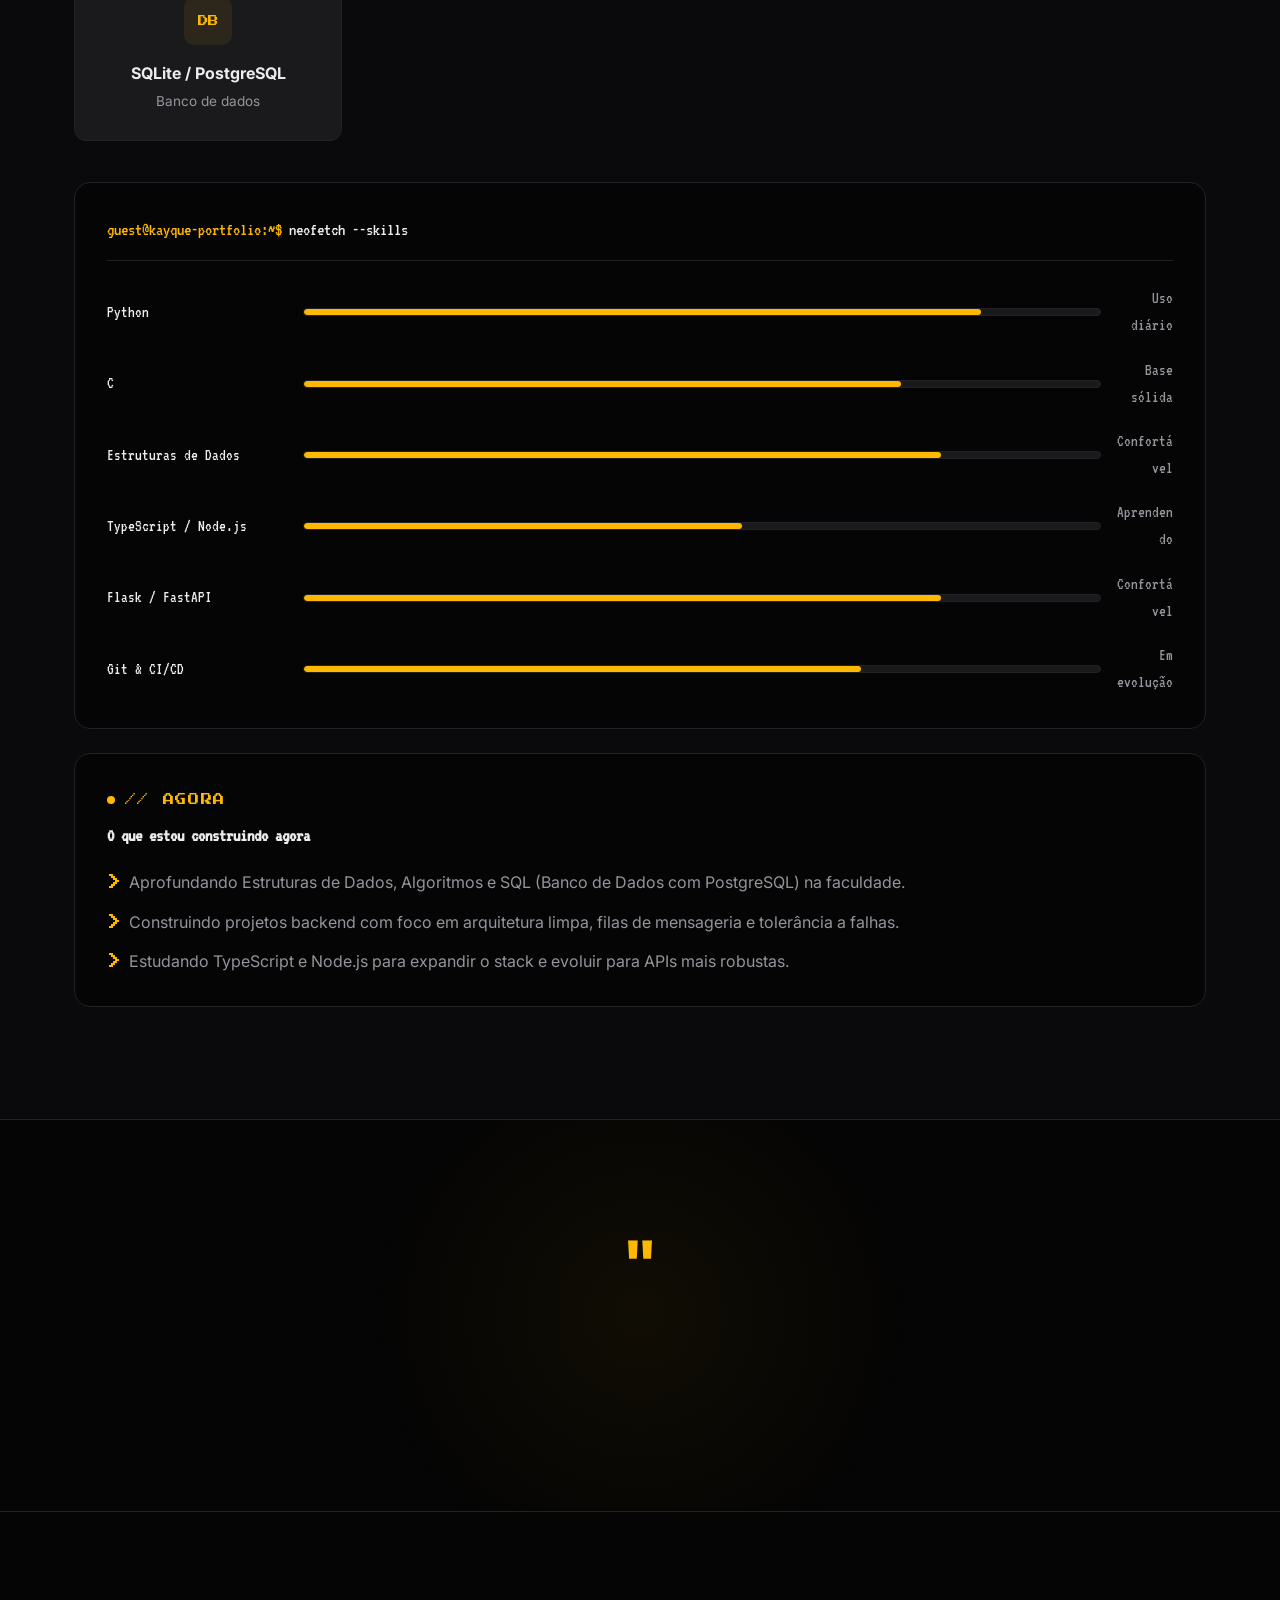
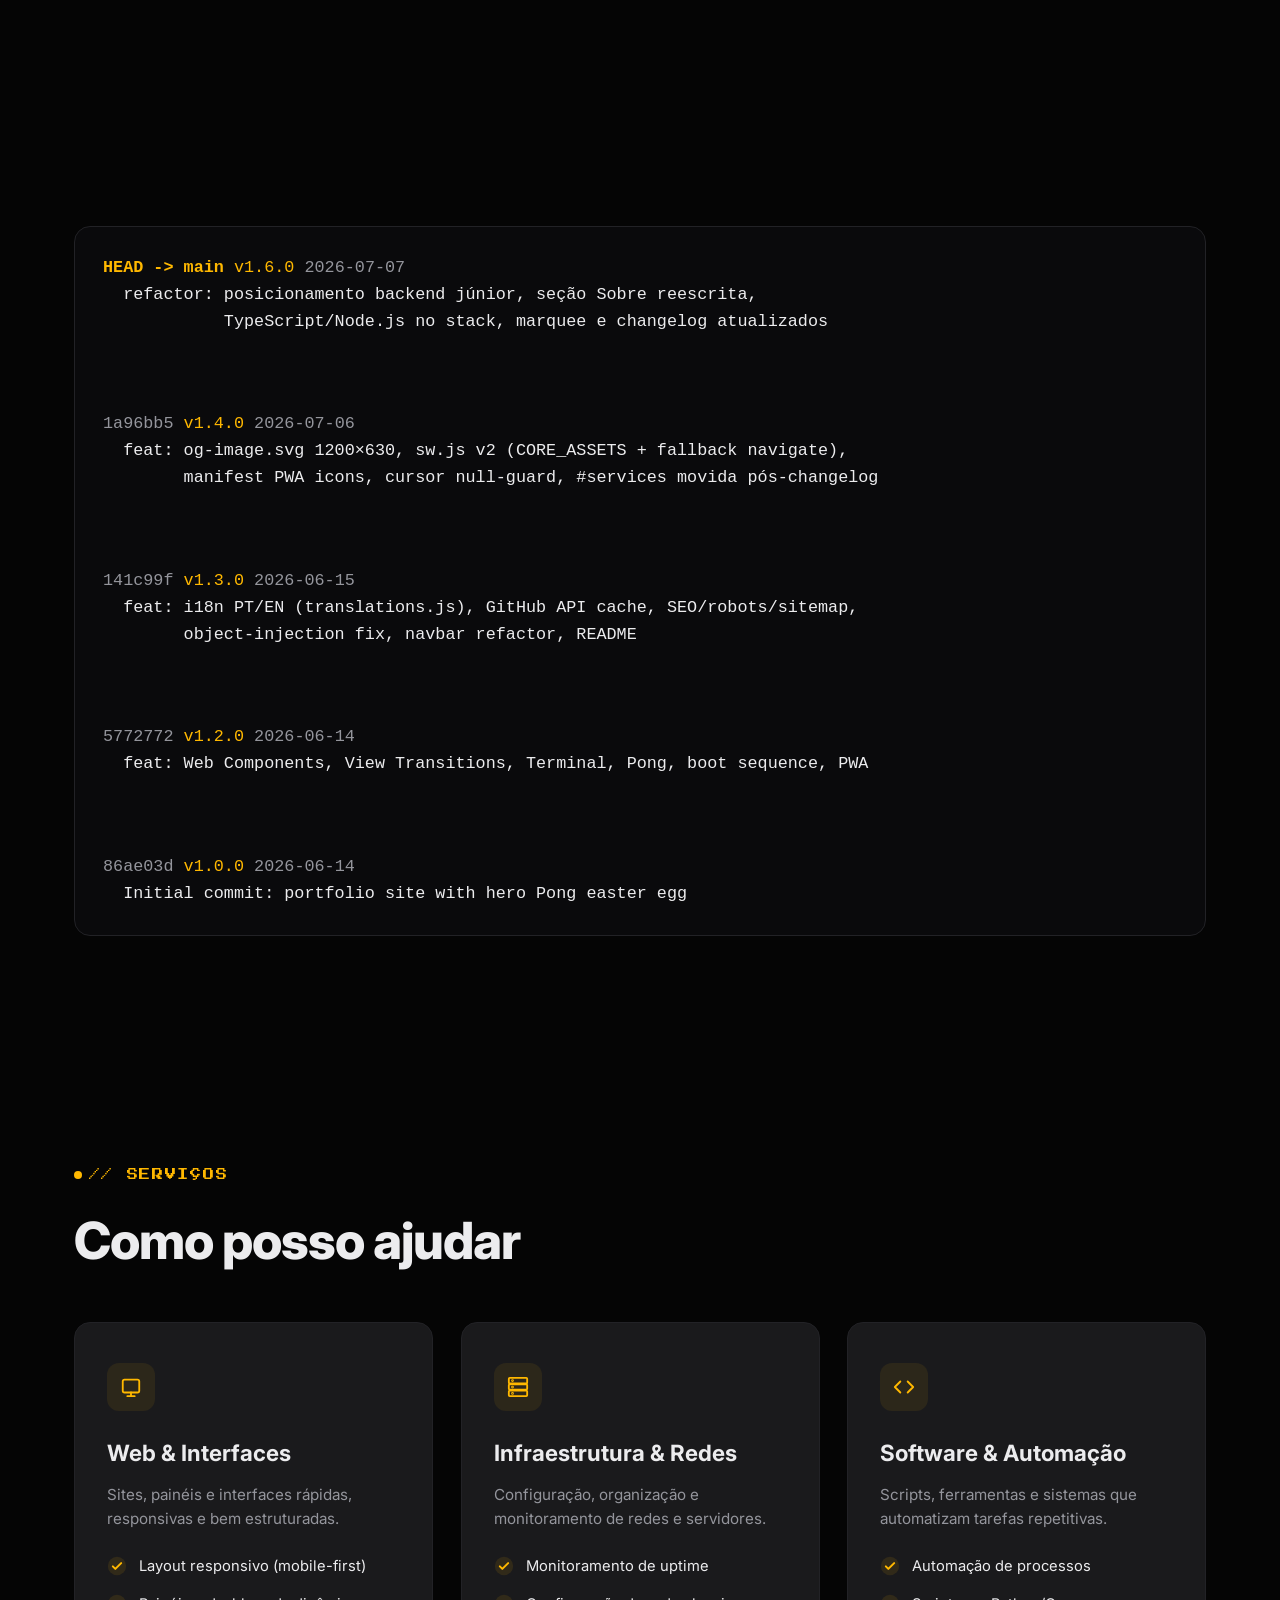
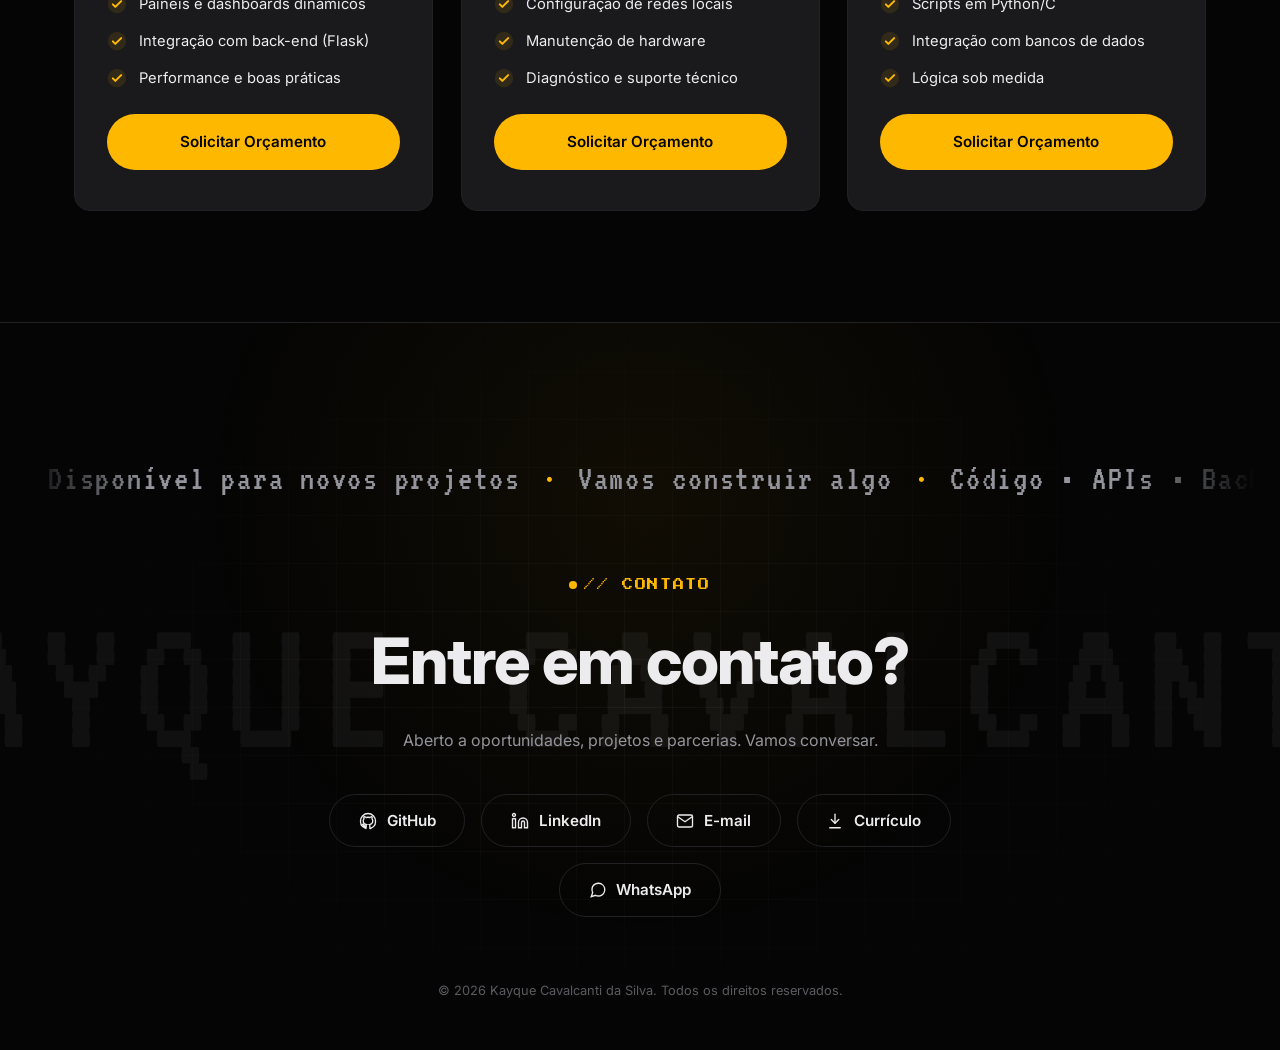
==== commit c69f88d5: "Stack, changelog e marquee atualizados para posicionamento backend - Footer marquee: "Redes/Infraest" ====
--- a/index.html
+++ b/index.html
@@ -350,9 +350,14 @@
           <p data-i18n="devMachine.tools.apiDesc">APIs e back-end web</p>
         </div>
         <div class="tool-card reveal reveal-delay-3">
+          <span class="tool-icon">TS</span>
+          <h4 data-i18n="devMachine.tools.tsTitle">TypeScript / Node.js</h4>
+          <p data-i18n="devMachine.tools.tsDesc">Stack em evolução</p>
+        </div>
+        <div class="tool-card reveal">
           <span class="tool-icon">DB</span>
-          <h4 data-i18n="devMachine.tools.dbTitle">SQLite</h4>
-          <p data-i18n="devMachine.tools.dbDesc">Banco de dados leve</p>
+          <h4 data-i18n="devMachine.tools.dbTitle">SQLite / PostgreSQL</h4>
+          <p data-i18n="devMachine.tools.dbDesc">Banco de dados</p>
         </div>
       </div>
 
@@ -377,9 +382,9 @@
             <span class="spec-value" data-i18n="devMachine.specs.dataStructuresLevel">Confortável</span>
           </div>
           <div class="spec-row">
-            <span class="spec-label" data-i18n-html="devMachine.specs.networksInfra">Redes &amp; Infra</span>
-            <span class="spec-bar"><span class="spec-fill" style="--target-width: 78%"></span></span>
-            <span class="spec-value" data-i18n="devMachine.specs.networksInfraLevel">Uso diário</span>
+            <span class="spec-label">TypeScript / Node.js</span>
+            <span class="spec-bar"><span class="spec-fill" style="--target-width: 55%"></span></span>
+            <span class="spec-value" data-i18n="devMachine.specs.tsNodeLevel">Aprendendo</span>
           </div>
           <div class="spec-row">
             <span class="spec-label">Flask / FastAPI</span>
@@ -427,12 +432,20 @@
       <h2 class="section-title reveal" data-i18n="changelog.title">Changelog</h2>
       <p class="section-intro reveal" data-i18n="changelog.intro">Histórico de versões deste portfólio — direto do log de commits.</p>
 
-      <pre class="changelog-log reveal"><code><span class="log-entry"><span class="log-head">HEAD -&gt; main</span> <span class="log-tag">v1.3.0</span>
-  feat: Web Components, View Transitions, Drawers de arquitetura, Modo Terminal,
-        Paleta de comandos (Ctrl+K), cursor customizado, boot sequence, PWA e CI/CD</span>
-
-<span class="log-entry"><span class="log-hash">fc2857c</span> <span class="log-tag">v1.1.0</span> <span class="log-date">2026-06-15</span>
-  Adicionar links de projetos, SEO/OG tags, favicon e currículo</span>
+      <pre class="changelog-log reveal"><code><span class="log-entry"><span class="log-head">HEAD -&gt; main</span> <span class="log-tag">v1.6.0</span> <span class="log-date">2026-07-07</span>
+  refactor: posicionamento backend júnior, seção Sobre reescrita,
+            TypeScript/Node.js no stack, marquee e changelog atualizados</span>
+
+<span class="log-entry"><span class="log-hash">1a96bb5</span> <span class="log-tag">v1.4.0</span> <span class="log-date">2026-07-06</span>
+  feat: og-image.svg 1200×630, sw.js v2 (CORE_ASSETS + fallback navigate),
+        manifest PWA icons, cursor null-guard, #services movida pós-changelog</span>
+
+<span class="log-entry"><span class="log-hash">141c99f</span> <span class="log-tag">v1.3.0</span> <span class="log-date">2026-06-15</span>
+  feat: i18n PT/EN (translations.js), GitHub API cache, SEO/robots/sitemap,
+        object-injection fix, navbar refactor, README</span>
+
+<span class="log-entry"><span class="log-hash">5772772</span> <span class="log-tag">v1.2.0</span> <span class="log-date">2026-06-14</span>
+  feat: Web Components, View Transitions, Terminal, Pong, boot sequence, PWA</span>
 
 <span class="log-entry"><span class="log-hash">86ae03d</span> <span class="log-tag">v1.0.0</span> <span class="log-date">2026-06-14</span>
   Initial commit: portfolio site with hero Pong easter egg</span></code></pre>
